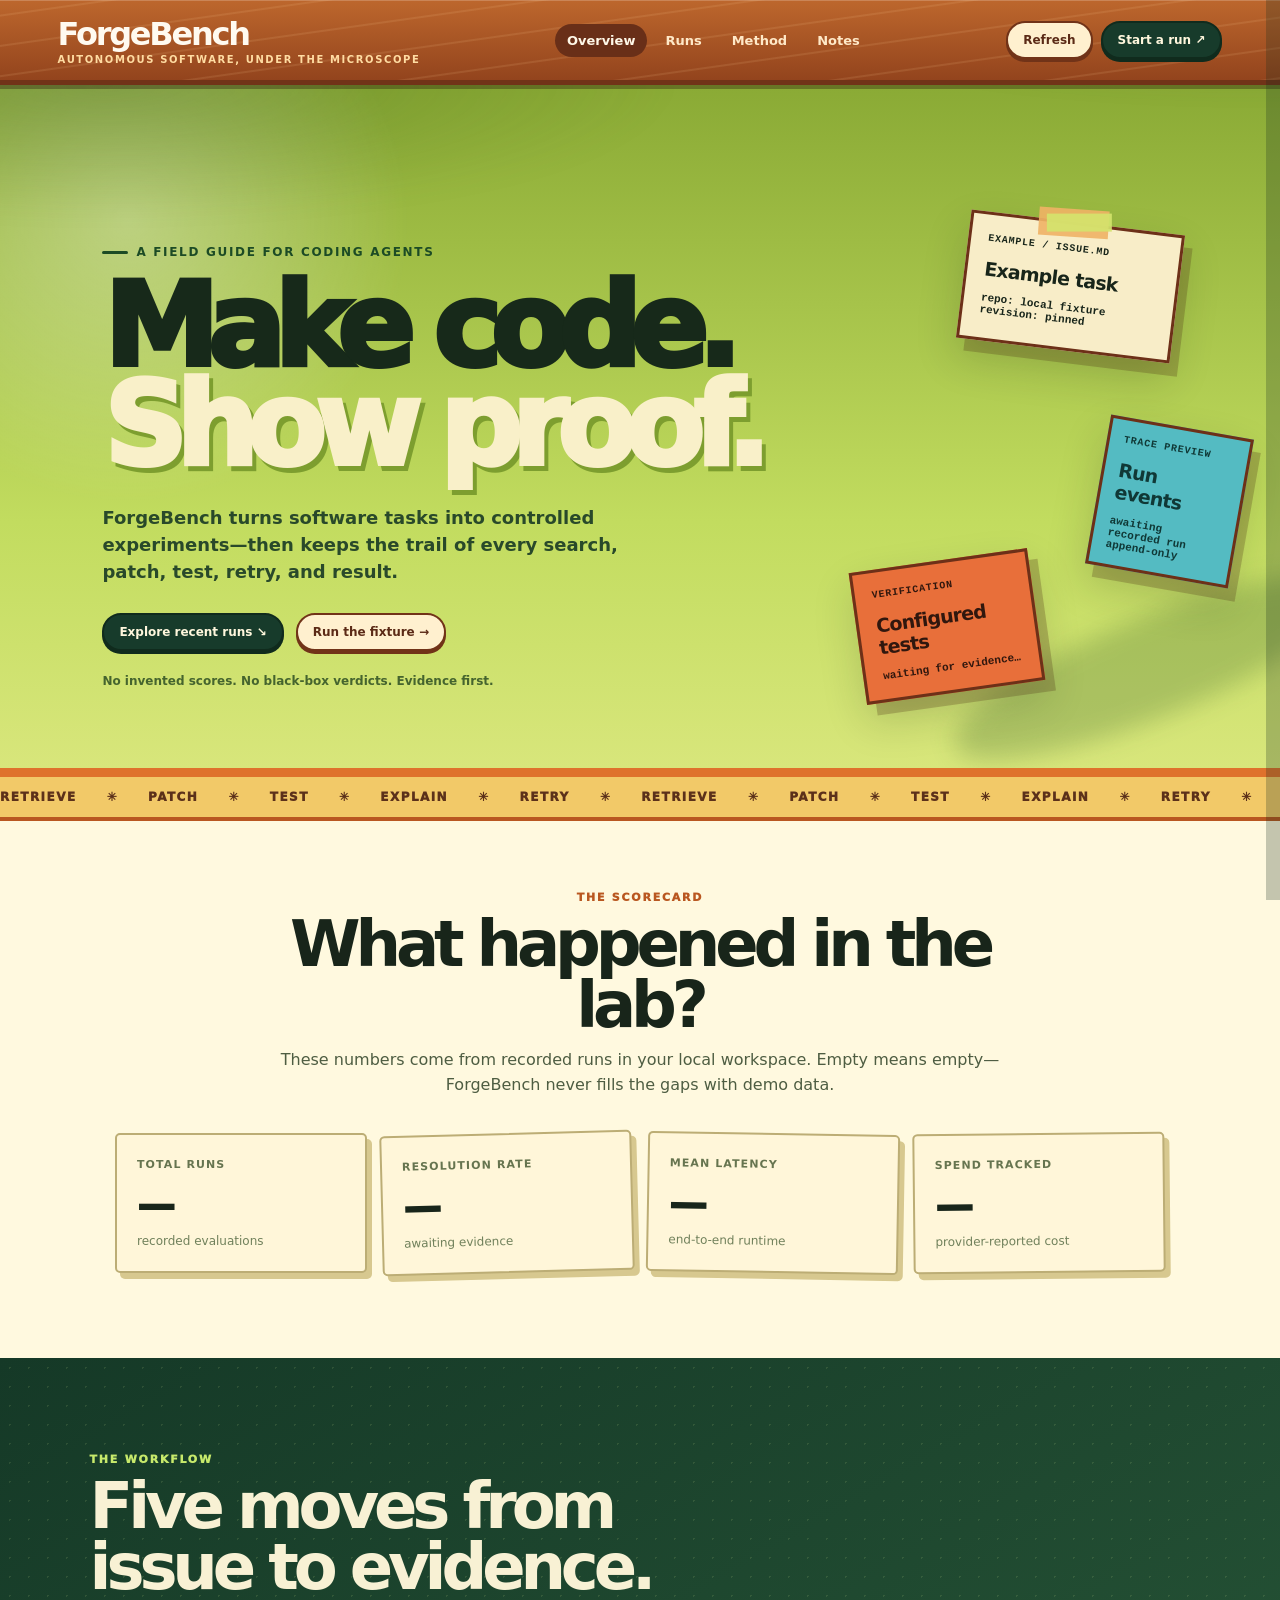
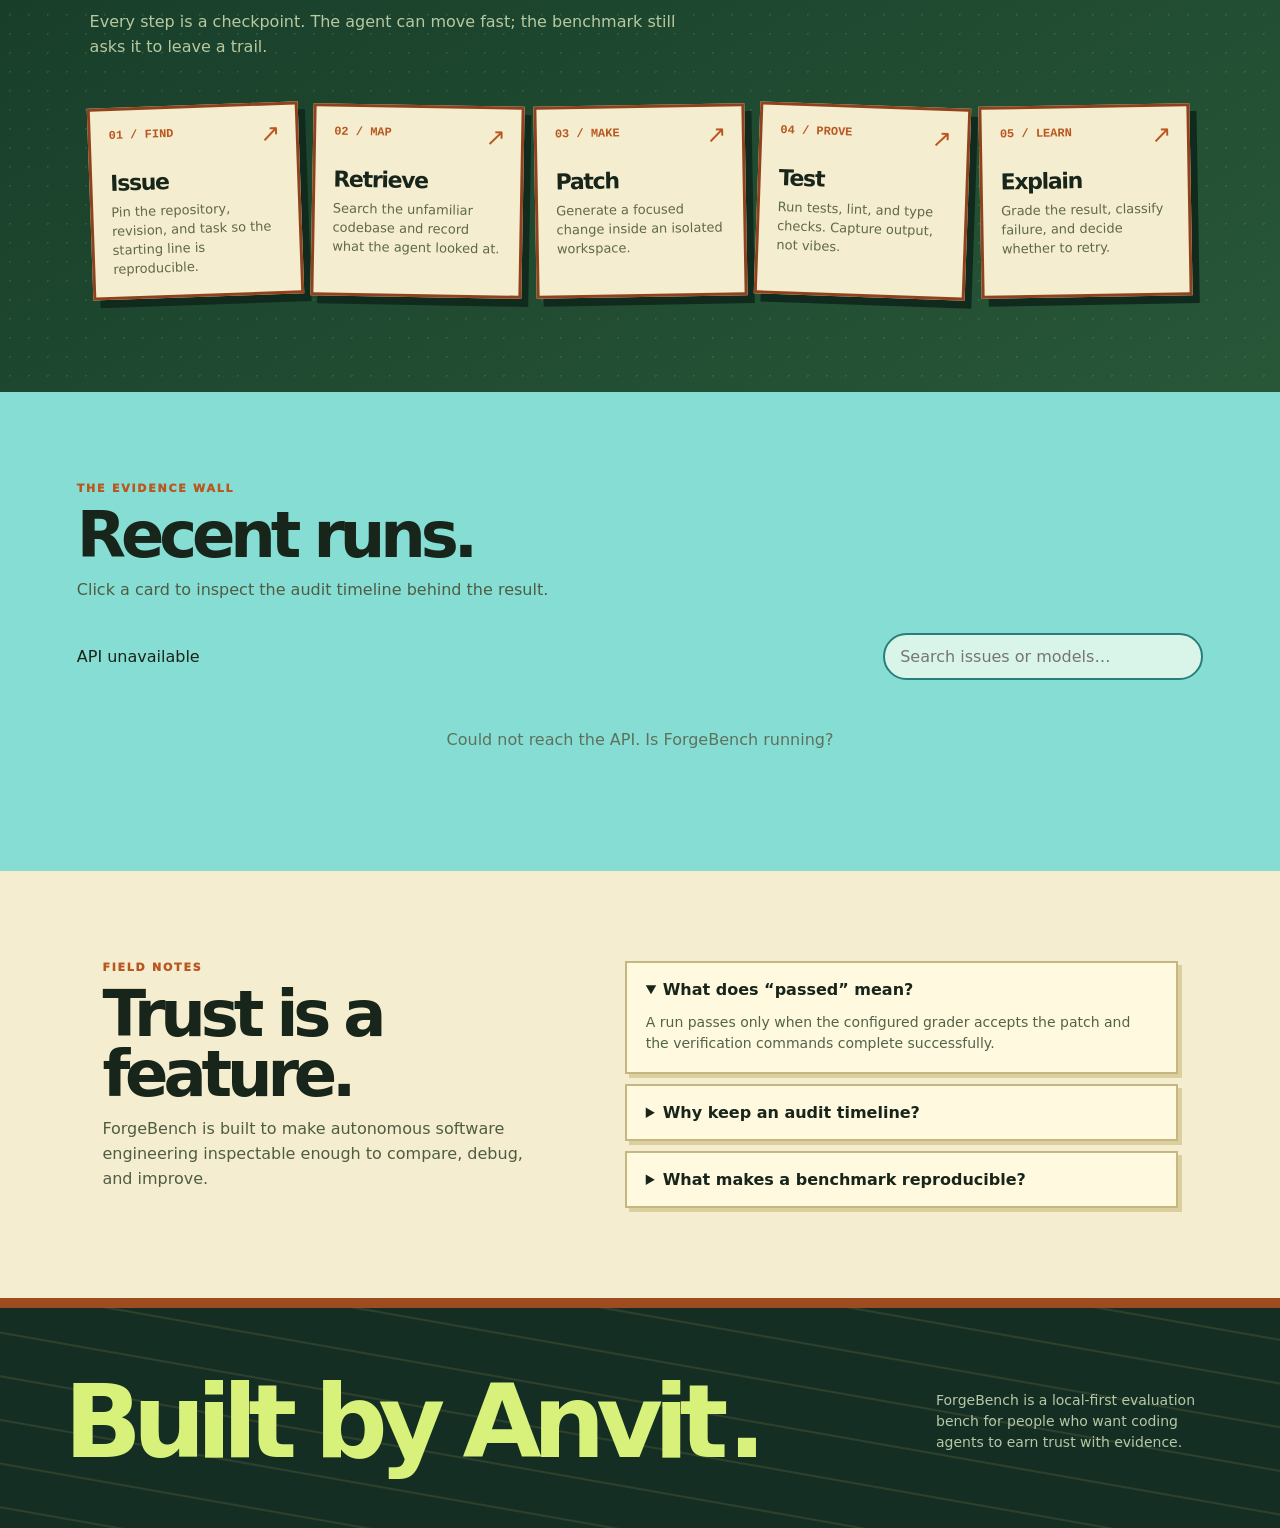
==== dashboard/index.html @ 29126e34 "Build ForgeBench coding agent and benchmark prototype" ====
<!doctype html>
<html lang="en">
<head>
  <meta charset="utf-8" />
  <meta name="viewport" content="width=device-width,initial-scale=1" />
  <meta name="theme-color" content="#1d462f" />
  <title>ForgeBench — autonomous software, under the microscope</title>
  <link rel="icon" href="/dashboard/assets/favicon.svg" />
  <style>
    :root{color-scheme:light;--forest:#173b2b;--forest-2:#245238;--moss:#729b34;--lime:#c7e96b;--leaf:#9ec64b;--paper:#f5edcf;--paper-2:#fff9df;--ink:#18251a;--rust:#b95720;--orange:#eb7a2f;--aqua:#8ce3db;--line:rgba(24,37,26,.22);--shadow:0 18px 42px rgba(22,38,22,.18);font-family:"Avenir Next","Trebuchet MS",ui-rounded,system-ui,sans-serif}*{box-sizing:border-box}html{scroll-behavior:smooth}body{margin:0;background:var(--forest);color:var(--ink);overflow-x:hidden}button,input{font:inherit}button{cursor:pointer}a{color:inherit}.page{max-width:1480px;margin:0 auto;background:var(--paper);box-shadow:0 0 80px rgba(0,0,0,.18);min-height:100vh}.topbar{position:sticky;top:0;z-index:10;display:flex;align-items:center;justify-content:space-between;gap:24px;padding:15px 4.5%;color:#fffaf0;background:linear-gradient(180deg,#bd672d,#93441d);border-bottom:5px solid #713318;box-shadow:0 4px 0 rgba(42,20,10,.35),inset 0 1px rgba(255,255,255,.2)}.topbar:before{content:"";position:absolute;inset:0;pointer-events:none;opacity:.12;background:repeating-linear-gradient(172deg,transparent 0 14px,#ffd097 15px 16px,transparent 17px 30px)}.wordmark,.nav,.top-actions{position:relative}.wordmark{text-decoration:none;font-size:clamp(22px,3vw,32px);font-weight:900;letter-spacing:-.07em}.wordmark span{display:block;font-size:10px;letter-spacing:.16em;text-transform:uppercase;font-weight:700;color:#ffdca2;margin-top:1px}.nav{display:flex;gap:6px}.nav button{border:0;background:transparent;color:#ffe9c8;padding:9px 12px;border-radius:999px;font-size:13px;font-weight:700}.nav button:hover,.nav button.active{background:#692f18;color:#fff8e8}.top-actions{display:flex;gap:8px;align-items:center}.btn{border:2px solid #713318;background:#fff0cf;color:#5b2a16;padding:10px 15px;border-radius:999px;font-size:12px;font-weight:900;box-shadow:0 3px 0 #713318;transition:transform .18s,box-shadow .18s}.btn:hover{transform:translateY(-2px);box-shadow:0 5px 0 #713318}.btn:active{transform:translateY(1px);box-shadow:0 1px 0 #713318}.btn.dark{background:#173b2b;color:#fff7dd;border-color:#102b1d;box-shadow:0 3px 0 #102b1d}.hero{position:relative;min-height:690px;overflow:hidden;padding:clamp(80px,12vw,170px) 8% 80px;background:radial-gradient(circle at 10% 20%,rgba(255,255,255,.32),transparent 22%),linear-gradient(180deg,#8aaa35,#c2dc5f 64%,#d8e67b);border-bottom:9px solid #df722c}.hero:before,.hero:after{content:"";position:absolute;pointer-events:none}.hero:before{inset:-45% -10% auto;height:75%;background:radial-gradient(ellipse at 15% 60%,rgba(56,91,20,.28),transparent 31%),radial-gradient(ellipse at 90% 38%,rgba(38,79,33,.32),transparent 28%);filter:blur(10px)}.hero:after{width:420px;height:100px;right:-80px;bottom:50px;border-radius:50%;background:rgba(40,83,37,.23);filter:blur(12px);transform:rotate(-22deg)}.hero-copy{position:relative;z-index:2;max-width:760px}.eyebrow{display:inline-flex;align-items:center;gap:8px;margin-bottom:19px;color:#1c4b25;font-size:12px;font-weight:900;letter-spacing:.14em;text-transform:uppercase}.eyebrow:before{content:"";width:26px;height:3px;background:#1c4b25;border-radius:9px}.hero h1{margin:0;max-width:830px;font-size:clamp(56px,9vw,132px);line-height:.86;letter-spacing:-.095em;font-weight:950;color:#17291a}.hero h1 em{font-style:normal;color:#f9f0c9;text-shadow:4px 5px 0 #7d9e2f}.hero p{max-width:540px;margin:28px 0 0;font-size:18px;line-height:1.5;font-weight:600;color:#29492a}.hero-actions{display:flex;gap:12px;flex-wrap:wrap;margin-top:28px}.hero-note{margin-top:23px;color:#45642e;font-size:12px;font-weight:700}.artifact{position:absolute;z-index:3;border:3px solid #6d3018;box-shadow:9px 12px 0 rgba(74,42,16,.25),var(--shadow);transition:transform .25s}.artifact.issue{right:8%;top:20%;width:215px;padding:18px 17px 22px;background:#f8edc8;transform:rotate(7deg);animation:drift 7s ease-in-out infinite}.artifact.issue:before{content:"";position:absolute;top:-16px;left:65px;width:70px;height:28px;background:#f0b365;transform:rotate(-3deg);opacity:.9}.artifact.test{right:19%;bottom:11%;width:180px;padding:17px;background:#e86f3a;color:#30170e;transform:rotate(-8deg);animation:drift 8s 1s ease-in-out infinite}.artifact.trace{right:3%;bottom:28%;width:145px;padding:14px;background:#54bbc2;color:#103836;transform:rotate(10deg);animation:drift 6.5s .5s ease-in-out infinite}.artifact .label{font:900 10px ui-monospace,SFMono-Regular,monospace;letter-spacing:.08em;text-transform:uppercase}.artifact strong{display:block;margin-top:14px;font-size:19px;letter-spacing:-.04em}.artifact code{display:block;margin-top:12px;font:700 11px ui-monospace,SFMono-Regular,monospace}.tape{position:absolute;width:65px;height:18px;top:-12px;left:35%;background:#d4e56d;transform:rotate(-7deg);opacity:.9}@keyframes drift{0%,100%{translate:0 0 rotate(0)}50%{translate:0 -13px rotate(2deg)}}.ticker{display:flex;gap:30px;overflow:hidden;white-space:nowrap;padding:13px 0;background:#f2c968;color:#5c311a;border-bottom:4px solid #b95720;font-size:12px;font-weight:950;letter-spacing:.12em;text-transform:uppercase}.ticker-track{display:flex;flex-shrink:0;gap:30px;min-width:max-content;animation:marquee 26s linear infinite}@keyframes marquee{to{transform:translateX(-50%)}}.overview{padding:70px 6% 85px;background:var(--paper-2)}.intro{text-align:center;max-width:740px;margin:0 auto 36px}.section-kicker{color:var(--rust);font-size:11px;font-weight:950;letter-spacing:.16em;text-transform:uppercase}.intro h2,.section-title h2{margin:10px 0 12px;font-size:clamp(34px,5vw,70px);line-height:.95;letter-spacing:-.08em}.intro p,.section-title p{margin:0;color:#4e5d42;font-size:16px;line-height:1.55}.stats{display:grid;grid-template-columns:repeat(4,1fr);gap:14px;max-width:1050px;margin:auto}.stat{position:relative;padding:23px 20px;background:#fff6d9;border:2px solid #bcad75;border-radius:5px;box-shadow:5px 6px 0 #d7c88f;transform:rotate(var(--tilt));transition:transform .2s}.stat:nth-child(2){--tilt:-1.5deg}.stat:nth-child(3){--tilt:1deg}.stat:nth-child(4){--tilt:-.6deg}.stat:hover{transform:translateY(-7px) rotate(0)}.stat .label{color:#66744f;font-size:11px;font-weight:900;text-transform:uppercase;letter-spacing:.1em}.stat .value{margin-top:12px;font-size:38px;font-weight:950;letter-spacing:-.08em}.stat .foot{margin-top:7px;color:#70805b;font-size:12px}.workshop{position:relative;padding:95px 7%;background:linear-gradient(150deg,#153927,#285738);color:#f8f1d4;overflow:hidden}.workshop:before{content:"";position:absolute;inset:0;opacity:.12;background-image:radial-gradient(#d9ee93 1px,transparent 1px);background-size:19px 19px}.workshop .section-title{position:relative;max-width:620px}.workshop .section-kicker{color:#c7e96b}.workshop .section-title p{color:#b7c9a0}.pipeline{position:relative;display:grid;grid-template-columns:repeat(5,1fr);gap:12px;margin-top:45px}.step{position:relative;min-height:180px;padding:18px;background:#f5edcf;color:var(--ink);border:3px solid #8e431e;box-shadow:7px 8px 0 #102a1e;transform:rotate(var(--tilt));transition:transform .25s}.step:nth-child(1){--tilt:-2deg}.step:nth-child(2){--tilt:1deg}.step:nth-child(3){--tilt:-1deg}.step:nth-child(4){--tilt:2deg}.step:nth-child(5){--tilt:-1deg}.step:hover{transform:translateY(-12px) rotate(0)}.step-number{font:900 12px ui-monospace,monospace;color:#b95720}.step h3{margin:28px 0 8px;font-size:22px;letter-spacing:-.06em}.step p{margin:0;color:#5f684b;font-size:13px;line-height:1.45}.step:after{content:"↗";position:absolute;right:15px;top:14px;color:#b95720;font-size:24px}.runs-section{padding:90px 6%;background:#86ddd4}.section-title{max-width:720px}.runs-section .section-title{margin-bottom:30px}.run-toolbar{display:flex;justify-content:space-between;align-items:center;gap:16px;margin-bottom:18px}.search{width:min(320px,100%);padding:12px 15px;border:2px solid #287f79;border-radius:999px;background:#d9f5e9;color:#18372e;outline:none}.search:focus{border-color:#153927;box-shadow:0 0 0 4px rgba(21,57,39,.13)}.run-list{display:grid;gap:12px}.run-card{display:grid;grid-template-columns:1fr auto;gap:20px;align-items:center;padding:20px 22px;background:#edfcdf;border:2px solid #2b7564;border-radius:6px;box-shadow:5px 5px 0 #55afa4;transition:transform .2s,background .2s;cursor:pointer}.run-card:hover{transform:translateX(7px);background:#fffbe4}.run-main{min-width:0}.run-title{font-size:19px;font-weight:900;letter-spacing:-.05em;white-space:nowrap;overflow:hidden;text-overflow:ellipsis}.run-meta{margin-top:8px;color:#537166;font-size:12px}.run-right{display:flex;align-items:center;gap:18px}.status{display:inline-flex;align-items:center;gap:7px;padding:7px 10px;border-radius:999px;font-size:11px;font-weight:900;text-transform:uppercase;letter-spacing:.07em}.status:before{content:"";width:8px;height:8px;border-radius:50%;background:currentColor}.status.passed{color:#13754b;background:#cef3d7}.status.failed{color:#a93834;background:#ffd8c8}.status.running,.status.queued{color:#9a6514;background:#ffe8a9}.run-metric{text-align:right;color:#537166;font-size:11px}.run-metric strong{display:block;color:#18372e;font-size:17px}.empty{padding:32px;text-align:center;color:#5d725d}.faq-section{padding:90px 8%;background:#f5edcf}.faq-grid{display:grid;grid-template-columns:.9fr 1.1fr;gap:70px;align-items:start}.faq-list{display:grid;gap:10px}.faq-list details{padding:17px 19px;background:#fff9df;border:2px solid #c4b77f;box-shadow:4px 4px 0 #dbcfa0}.faq-list summary{cursor:pointer;font-size:16px;font-weight:900}.faq-list p{margin:13px 0 0;color:#526348;line-height:1.55;font-size:14px}.footer{position:relative;overflow:hidden;padding:70px 5% 26px;background:#152e24;color:#f9edc8;border-top:10px solid #9e4b20}.footer:before{content:"";position:absolute;inset:0;opacity:.12;background:repeating-linear-gradient(10deg,transparent 0 19px,#eac66a 20px 21px,transparent 22px 43px)}.footer-inner{position:relative;display:flex;justify-content:space-between;align-items:end;gap:30px}.footer h2{margin:0;font-size:clamp(66px,12vw,170px);line-height:.75;letter-spacing:-.11em;color:#d7f17a}.footer p{max-width:250px;margin:0;color:#b6c8a6;line-height:1.5;font-size:13px}.footer small{position:relative;display:block;margin-top:60px;color:#9bb292;font-size:11px}.drawer-backdrop,.dialog-backdrop{display:none;position:fixed;inset:0;z-index:20;background:rgba(4,19,11,.7)}.drawer-backdrop.open,.dialog-backdrop.open{display:block}.drawer{position:fixed;z-index:21;top:0;right:-520px;width:min(520px,100vw);height:100vh;overflow:auto;padding:30px;background:#fff8dd;border-left:8px solid #a74d21;box-shadow:-14px 0 0 rgba(20,47,29,.25);transition:right .28s ease}.drawer.open{right:0}.drawer-close{float:right;border:0;background:transparent;color:#6e3b20;font-size:30px;line-height:1}.drawer h2{margin:38px 0 8px;font-size:31px;letter-spacing:-.07em}.drawer-meta{color:#53634a;font-size:12px;line-height:1.75}.drawer-block{margin-top:27px}.drawer-block h3{margin-bottom:12px;color:#a04d22;font-size:11px;letter-spacing:.12em;text-transform:uppercase}.event{border-left:3px solid #66aaa2;padding:3px 0 15px 13px;margin-left:5px;font-size:13px}.event strong{display:block}.event small{display:block;margin-top:4px;color:#67785d}.dialog-backdrop{display:none;place-items:center}.dialog-backdrop.open{display:grid}.dialog{width:min(560px,calc(100vw - 30px));padding:30px;background:#fff8dd;border:4px solid #a74d21;box-shadow:10px 12px 0 #122c1d}.dialog h3{margin:0 0 8px;font-size:30px;letter-spacing:-.07em}.dialog p{color:#53634a;line-height:1.5}.dialog pre{padding:15px;overflow:auto;background:#173b2b;color:#daf28b;border-radius:4px;font:12px ui-monospace,monospace;line-height:1.5}.dialog-actions{display:flex;justify-content:flex-end;gap:9px;margin-top:16px}.toast{position:fixed;z-index:30;right:22px;bottom:22px;padding:13px 17px;background:#173b2b;color:#e9f49c;border:2px solid #c7e96b;border-radius:999px;font-size:12px;font-weight:800;transform:translateY(18px);opacity:0;pointer-events:none;transition:.22s}.toast.show{opacity:1;transform:translateY(0)}.reveal{opacity:0;transform:translateY(24px);transition:opacity .7s ease,transform .7s ease}.reveal.visible{opacity:1;transform:none}.section-anchor{scroll-margin-top:85px}@media(max-width:980px){.nav{display:none}.hero{min-height:720px;padding-top:100px}.artifact.issue{right:6%;top:auto;bottom:15%;transform:scale(.9) rotate(7deg)}.artifact.test{right:42%;bottom:5%;transform:scale(.8) rotate(-8deg)}.artifact.trace{right:3%;bottom:32%;transform:scale(.8) rotate(10deg)}.pipeline{grid-template-columns:repeat(5,minmax(140px,1fr));overflow:auto;padding:10px 4px 17px}.stats{grid-template-columns:repeat(2,1fr)}.faq-grid{grid-template-columns:1fr;gap:30px}}@media(max-width:620px){.topbar{padding:13px 18px}.top-actions .btn:first-child{display:none}.hero{min-height:760px;padding:78px 24px 50px}.hero h1{font-size:67px}.hero p{font-size:16px}.artifact.issue{left:20px;right:auto;bottom:19%;transform:scale(.8) rotate(7deg)}.artifact.test{right:42px;bottom:7%;transform:scale(.68) rotate(-8deg)}.artifact.trace{right:12px;bottom:32%;transform:scale(.65) rotate(10deg)}.overview,.workshop,.runs-section,.faq-section{padding-left:20px;padding-right:20px}.stats{grid-template-columns:1fr 1fr;gap:9px}.stat{padding:16px 13px}.stat .value{font-size:28px}.run-toolbar{display:block}.search{margin-top:13px;width:100%}.run-card{grid-template-columns:1fr;gap:13px}.run-right{justify-content:space-between}.footer-inner{display:block}.footer p{margin-top:26px}.footer h2{font-size:90px}}
  </style>
  <style>
    .footer{padding:70px 5% 62px}
    .footer-inner{display:grid;grid-template-columns:minmax(0,1fr) 280px;align-items:center;gap:60px}
    .footer h2{max-width:700px;font-size:clamp(54px,8vw,112px);line-height:.86;letter-spacing:-.09em}
    .footer-period{display:inline-block;margin-left:.08em}
    .footer p{max-width:280px;font-size:14px}
    .footer small{display:none}
    @media(max-width:620px){.footer-inner{display:block}.footer h2{font-size:76px;line-height:.84}.footer p{margin-top:28px}}
  </style>
</head>
<body>
<div class="page">
  <header class="topbar">
    <a class="wordmark" href="#overview">ForgeBench<span>Autonomous software, under the microscope</span></a>
    <nav class="nav" aria-label="Primary navigation">
      <button class="active" onclick="goTo('overview')">Overview</button><button onclick="goTo('runs')">Runs</button><button onclick="goTo('method')">Method</button><button onclick="goTo('how-it-works')">Notes</button>
    </nav>
    <div class="top-actions"><button class="btn" onclick="load()">Refresh</button><button class="btn dark" onclick="openDialog()">Start a run ↗</button></div>
  </header>
  <main id="overview">
    <section class="hero"><div class="hero-copy reveal"><div class="eyebrow">A field guide for coding agents</div><h1>Make code.<br><em>Show proof.</em></h1><p>ForgeBench turns software tasks into controlled experiments—then keeps the trail of every search, patch, test, retry, and result.</p><div class="hero-actions"><button class="btn dark" onclick="goTo('runs')">Explore recent runs ↘</button><button class="btn" onclick="openDialog()">Run the fixture →</button></div><div class="hero-note">No invented scores. No black-box verdicts. Evidence first.</div></div><div class="artifact issue"><i class="tape"></i><div class="label">example / issue.md</div><strong>Example task</strong><code>repo: local fixture<br>revision: pinned</code></div><div class="artifact test"><div class="label">verification</div><strong>Configured tests</strong><code>waiting for evidence…</code></div><div class="artifact trace"><div class="label">trace preview</div><strong>Run events</strong><code>awaiting recorded run<br>append-only</code></div></section>
    <div class="ticker"><div class="ticker-track"><span>retrieve</span><span>✳</span><span>patch</span><span>✳</span><span>test</span><span>✳</span><span>explain</span><span>✳</span><span>retry</span><span>✳</span><span>retrieve</span><span>✳</span><span>patch</span><span>✳</span><span>test</span><span>✳</span><span>explain</span><span>✳</span><span>retry</span><span>✳</span></div></div>
    <section class="overview section-anchor reveal" id="method"><div class="intro"><div class="section-kicker">The scorecard</div><h2>What happened in the lab?</h2><p>These numbers come from recorded runs in your local workspace. Empty means empty—ForgeBench never fills the gaps with demo data.</p></div><div class="stats"><div class="stat"><div class="label">Total runs</div><div class="value" id="run-total">—</div><div class="foot">recorded evaluations</div></div><div class="stat"><div class="label">Resolution rate</div><div class="value" id="pass-rate">—</div><div class="foot" id="pass-foot">awaiting evidence</div></div><div class="stat"><div class="label">Mean latency</div><div class="value" id="latency">—</div><div class="foot">end-to-end runtime</div></div><div class="stat"><div class="label">Spend tracked</div><div class="value" id="cost">—</div><div class="foot">provider-reported cost</div></div></div></section>
    <section class="workshop section-anchor reveal" id="pipeline"><div class="section-title"><div class="section-kicker">The workflow</div><h2>Five moves from issue to evidence.</h2><p>Every step is a checkpoint. The agent can move fast; the benchmark still asks it to leave a trail.</p></div><div class="pipeline"><article class="step"><div class="step-number">01 / FIND</div><h3>Issue</h3><p>Pin the repository, revision, and task so the starting line is reproducible.</p></article><article class="step"><div class="step-number">02 / MAP</div><h3>Retrieve</h3><p>Search the unfamiliar codebase and record what the agent looked at.</p></article><article class="step"><div class="step-number">03 / MAKE</div><h3>Patch</h3><p>Generate a focused change inside an isolated workspace.</p></article><article class="step"><div class="step-number">04 / PROVE</div><h3>Test</h3><p>Run tests, lint, and type checks. Capture output, not vibes.</p></article><article class="step"><div class="step-number">05 / LEARN</div><h3>Explain</h3><p>Grade the result, classify failure, and decide whether to retry.</p></article></div></section>
    <section class="runs-section section-anchor reveal" id="runs"><div class="section-title"><div class="section-kicker">The evidence wall</div><h2>Recent runs.</h2><p>Click a card to inspect the audit timeline behind the result.</p></div><div class="run-toolbar"><div class="hint" id="run-count-label">Loading recorded runs…</div><input class="search" id="search" placeholder="Search issues or models…" oninput="render()" /></div><div class="run-list" id="run-list"></div></section>
    <section class="faq-section section-anchor reveal" id="how-it-works"><div class="faq-grid"><div class="section-title"><div class="section-kicker">Field notes</div><h2>Trust is a feature.</h2><p>ForgeBench is built to make autonomous software engineering inspectable enough to compare, debug, and improve.</p></div><div class="faq-list"><details open><summary>What does “passed” mean?</summary><p>A run passes only when the configured grader accepts the patch and the verification commands complete successfully.</p></details><details><summary>Why keep an audit timeline?</summary><p>It ties retrieval, tool calls, retries, tests, and failure categories to the final result instead of hiding the journey.</p></details><details><summary>What makes a benchmark reproducible?</summary><p>Each task pins a repository revision, issue statement, agent configuration, and output artifact. No invented metrics.</p></details></div></div></section>
  </main>
  <footer class="footer"><div class="footer-inner"><h2>Built by Anvit<span class="footer-period">.</span></h2><p>ForgeBench is a local-first evaluation bench for people who want coding agents to earn trust with evidence.</p></div></footer>
</div>
<div class="drawer-backdrop" id="backdrop" onclick="closeDrawer()"></div><aside class="drawer" id="drawer" aria-label="Run details"><button class="drawer-close" onclick="closeDrawer()">×</button><div id="drawer-content"></div></aside>
<div class="dialog-backdrop" id="dialog-backdrop" onclick="closeDialog(event)"><div class="dialog" onclick="event.stopPropagation()"><button class="drawer-close" onclick="closeDialog()">×</button><h3>Start a new evaluation</h3><p>Run the local fixture from the same terminal where your provider key is configured.</p><pre id="run-command">python -m forgebench run-experiment \
  --manifest experiments/retry-ablation-v1.toml \
  --dataset benchmarks/tasks.jsonl \
  --output results/fixture-retry-ablation.json</pre><div class="dialog-actions"><button class="btn" onclick="copyRunCommand()">Copy command</button><button class="btn dark" onclick="closeDialog()">Done</button></div></div></div><div class="toast" id="toast"></div>
<script>
let runs=[];const esc=v=>String(v??'').replace(/[&<>"']/g,c=>({'&':'&amp;','<':'&lt;','>':'&gt;','"':'&quot;',"'":'&#039;'}[c]));
function goTo(id){document.getElementById(id)?.scrollIntoView({behavior:'smooth',block:'start'})}
async function load(){try{const response=await fetch('/runs');if(!response.ok)throw Error('api');runs=await response.json();render()}catch(e){runs=[];document.querySelector('#run-list').innerHTML='<div class="empty">Could not reach the API. Is ForgeBench running?</div>';document.querySelector('#run-count-label').textContent='API unavailable'}}
function render(){const q=(document.querySelector('#search').value||'').toLowerCase();const filtered=runs.filter(r=>`${r.issue?.title||''} ${r.config?.model||''} ${r.failure_category||''}`.toLowerCase().includes(q));const passed=runs.filter(r=>r.status==='passed').length;document.querySelector('#run-total').textContent=runs.length;document.querySelector('#pass-rate').textContent=runs.length?`${Math.round(100*passed/runs.length)}%`:'—';document.querySelector('#pass-foot').textContent=runs.length?`${passed} accepted · ${runs.length-passed} need review`:'awaiting evidence';const latency=runs.filter(r=>r.latency_ms!=null).map(r=>r.latency_ms);document.querySelector('#latency').textContent=latency.length?`${Math.round(latency.reduce((a,b)=>a+b,0)/latency.length)} ms`:'—';document.querySelector('#cost').textContent=`$${runs.reduce((a,r)=>a+(r.cost_usd||0),0).toFixed(4)}`;document.querySelector('#run-count-label').textContent=`${filtered.length} of ${runs.length} recorded runs`;document.querySelector('#run-list').innerHTML=filtered.map(r=>`<article class="run-card" tabindex="0" onclick="openRun('${esc(r.id)}')" onkeydown="if(event.key==='Enter')openRun('${esc(r.id)}')"><div class="run-main"><div class="run-title">${esc(r.issue?.title||'Untitled issue')}</div><div class="run-meta">${esc(r.issue?.repository||'local repository')} · <code>${esc(r.config?.model||'unknown model')}</code> · ${r.attempts||0} attempt${r.attempts===1?'':'s'}</div></div><div class="run-right"><span class="status ${esc(r.status)}">${esc(r.status)}</span><div class="run-metric"><strong>${r.latency_ms??'—'} ms</strong>latency</div></div></article>`).join('')||'<div class="empty">No matching runs. Run an experiment to grow the evidence wall.</div>'}
async function openRun(id){const r=runs.find(x=>x.id===id);if(!r)return;let events=[];try{events=await fetch(`/runs/${encodeURIComponent(id)}/events`).then(x=>x.json())}catch(_){}document.querySelector('#drawer-content').innerHTML=`<div class="status ${esc(r.status)}">${esc(r.status)}</div><h2>${esc(r.issue?.title||'Untitled issue')}</h2><div class="drawer-meta">${esc(r.issue?.repository||'local repository')} · ${esc(r.config?.model||'unknown model')}<br>Run ID: <code>${esc(r.id)}</code></div><div class="drawer-block"><h3>Evaluation</h3><div class="drawer-meta">Attempts: ${r.attempts||0} · Latency: ${r.latency_ms??'—'} ms · Tokens: ${(r.input_tokens||0)+(r.output_tokens||0)} · Cost: $${(r.cost_usd||0).toFixed(4)}<br>Failure category: ${esc(r.failure_category||'none')}</div></div><div class="drawer-block"><h3>Audit timeline</h3>${events.map(e=>`<div class="event"><strong>${esc(e.name)}</strong><small>${new Date(e.timestamp).toLocaleString()}</small></div>`).join('')||'<div class="empty">No events recorded.</div>'}</div>`;document.querySelector('#drawer').classList.add('open');document.querySelector('#backdrop').classList.add('open')}
function closeDrawer(){document.querySelector('#drawer').classList.remove('open');document.querySelector('#backdrop').classList.remove('open')}
let toastTimer;function showToast(message){const t=document.querySelector('#toast');t.textContent=message;t.classList.add('show');clearTimeout(toastTimer);toastTimer=setTimeout(()=>t.classList.remove('show'),2600)}function openDialog(){document.querySelector('#dialog-backdrop').classList.add('open')}function closeDialog(e){if(!e||e.target.id==='dialog-backdrop')document.querySelector('#dialog-backdrop').classList.remove('open')}async function copyRunCommand(){try{await navigator.clipboard.writeText(document.querySelector('#run-command').textContent);showToast('Command copied')}catch(_){showToast('Select and copy the command manually')}}
const observer=new IntersectionObserver(entries=>entries.forEach(entry=>{if(entry.isIntersecting){entry.target.classList.add('visible');observer.unobserve(entry.target)}}),{threshold:.12});document.querySelectorAll('.reveal').forEach(el=>observer.observe(el));load();
</script>
<script>
  const forgeRender=render;render=function(){forgeRender();const costs=runs.filter(r=>r.cost_usd!=null).map(r=>r.cost_usd);document.querySelector('#cost').textContent=costs.length?`$${costs.reduce((a,b)=>a+b,0).toFixed(4)}`:'—'};
  const forgeOpenRun=openRun;openRun=async function(id){await forgeOpenRun(id);const r=runs.find(x=>x.id===id);if(r&&r.cost_usd==null){document.querySelector('#drawer-content').innerHTML=document.querySelector('#drawer-content').innerHTML.replace('Cost: $0.0000','Cost: not reported')}};load();
</script>
</body>
</html>
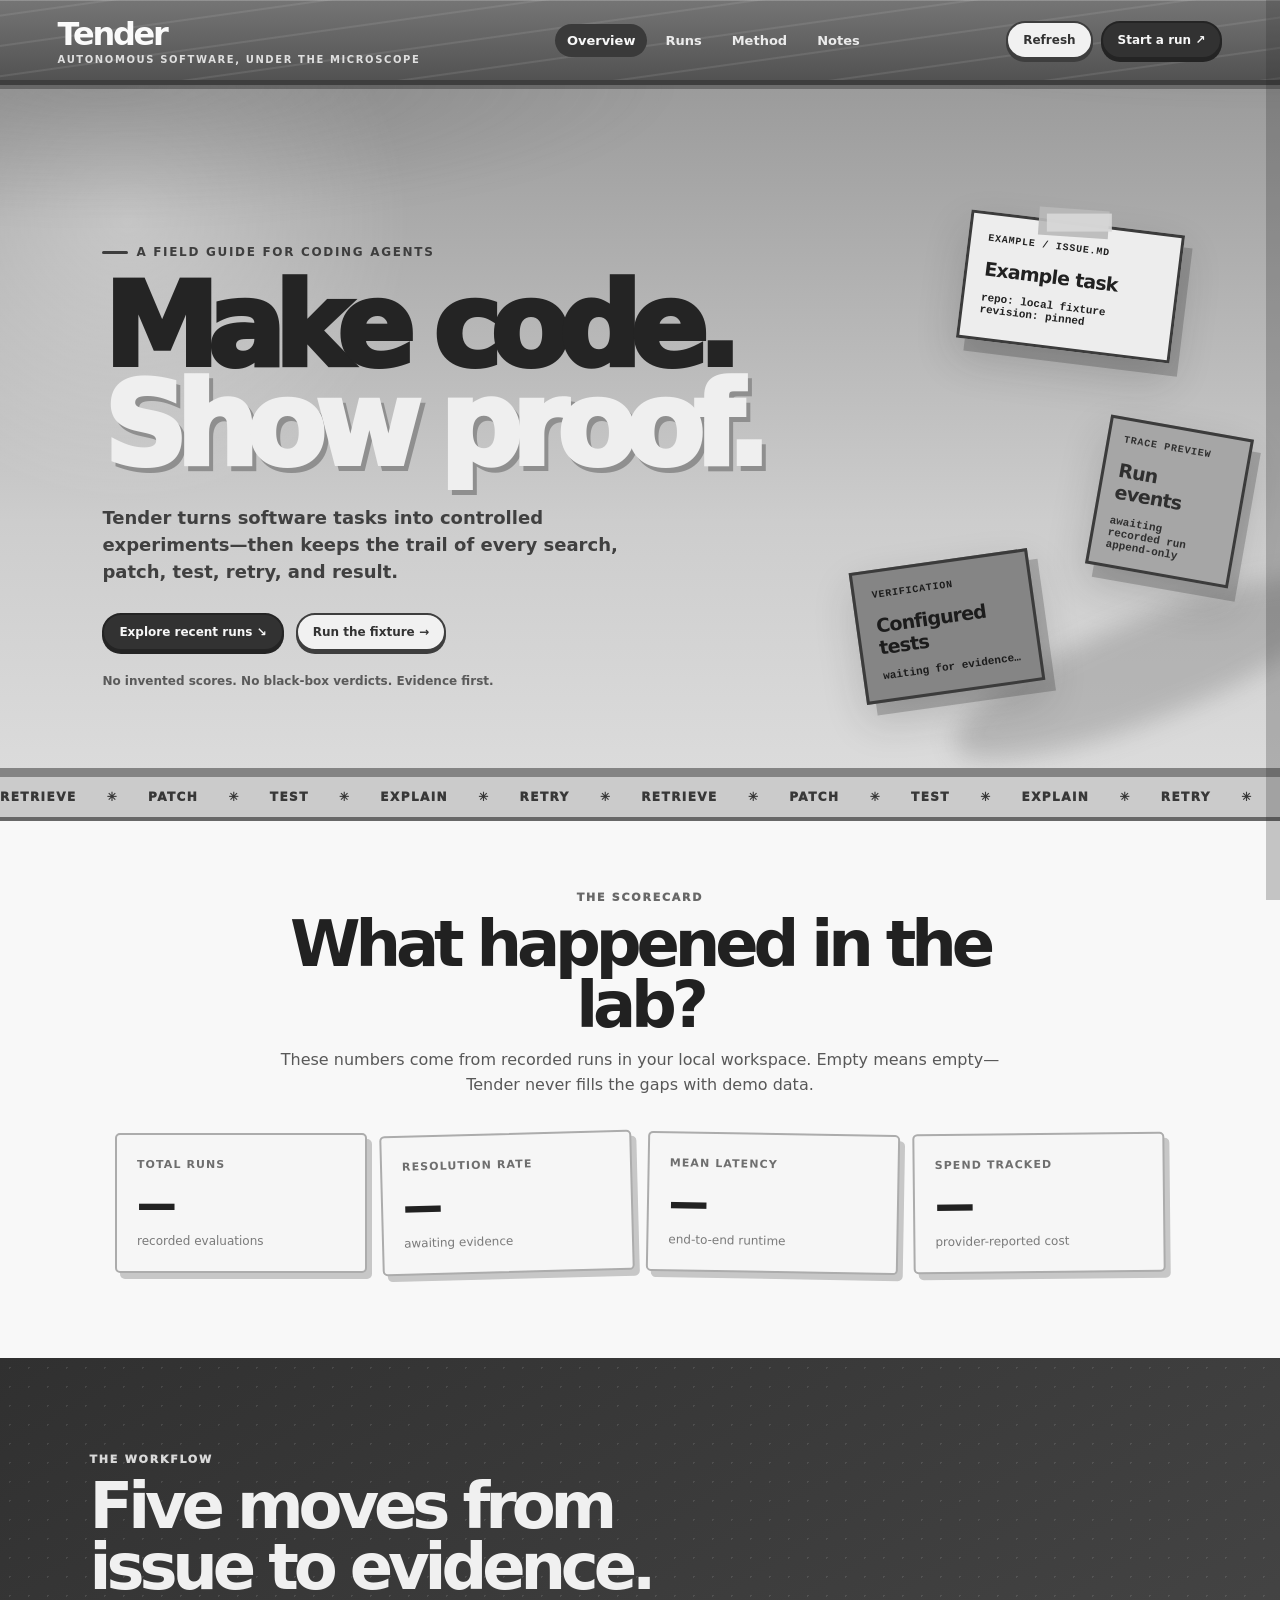
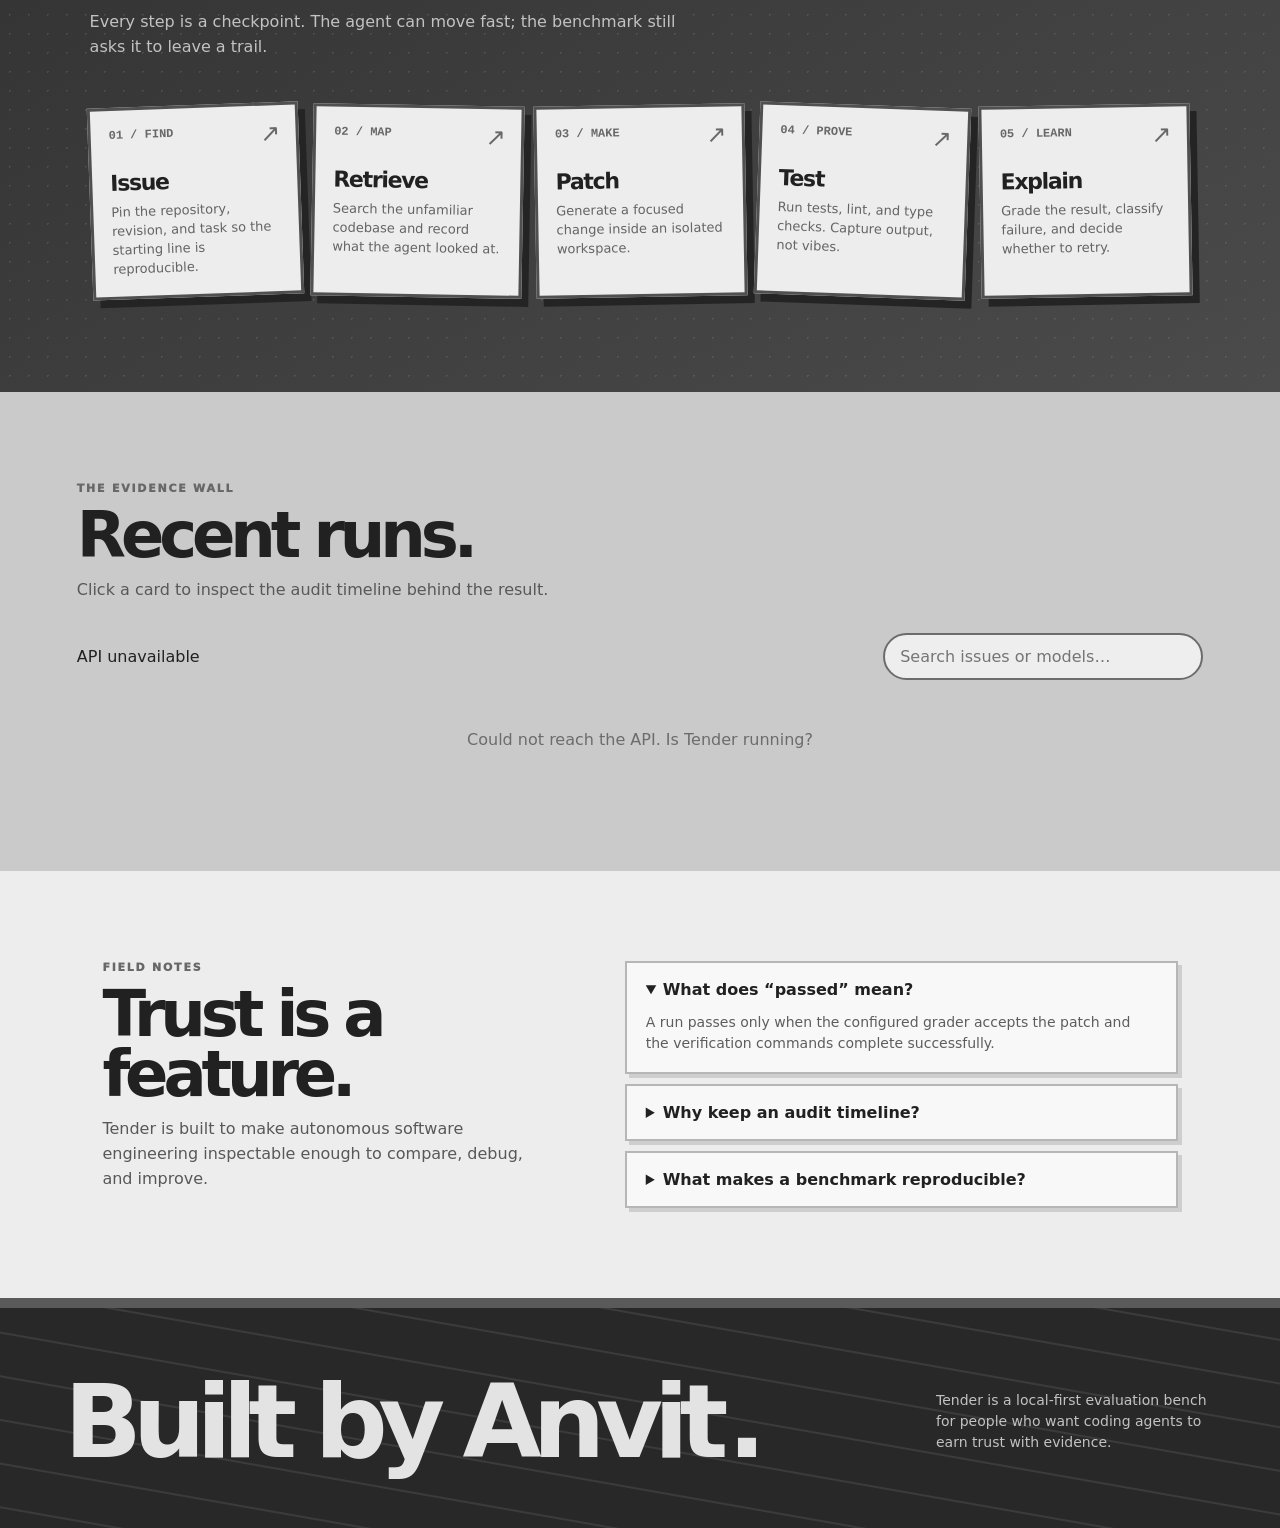
==== commit 226fe137: "Rebrand project as Tender" ====
--- a/dashboard/index.html
+++ b/dashboard/index.html
@@ -3,11 +3,11 @@
 <head>
   <meta charset="utf-8" />
   <meta name="viewport" content="width=device-width,initial-scale=1" />
-  <meta name="theme-color" content="#1d462f" />
-  <title>ForgeBench — autonomous software, under the microscope</title>
+  <meta name="theme-color" content="#3c3c3c" />
+  <title>Tender — autonomous software, under the microscope</title>
   <link rel="icon" href="/dashboard/assets/favicon.svg" />
   <style>
-    :root{color-scheme:light;--forest:#173b2b;--forest-2:#245238;--moss:#729b34;--lime:#c7e96b;--leaf:#9ec64b;--paper:#f5edcf;--paper-2:#fff9df;--ink:#18251a;--rust:#b95720;--orange:#eb7a2f;--aqua:#8ce3db;--line:rgba(24,37,26,.22);--shadow:0 18px 42px rgba(22,38,22,.18);font-family:"Avenir Next","Trebuchet MS",ui-rounded,system-ui,sans-serif}*{box-sizing:border-box}html{scroll-behavior:smooth}body{margin:0;background:var(--forest);color:var(--ink);overflow-x:hidden}button,input{font:inherit}button{cursor:pointer}a{color:inherit}.page{max-width:1480px;margin:0 auto;background:var(--paper);box-shadow:0 0 80px rgba(0,0,0,.18);min-height:100vh}.topbar{position:sticky;top:0;z-index:10;display:flex;align-items:center;justify-content:space-between;gap:24px;padding:15px 4.5%;color:#fffaf0;background:linear-gradient(180deg,#bd672d,#93441d);border-bottom:5px solid #713318;box-shadow:0 4px 0 rgba(42,20,10,.35),inset 0 1px rgba(255,255,255,.2)}.topbar:before{content:"";position:absolute;inset:0;pointer-events:none;opacity:.12;background:repeating-linear-gradient(172deg,transparent 0 14px,#ffd097 15px 16px,transparent 17px 30px)}.wordmark,.nav,.top-actions{position:relative}.wordmark{text-decoration:none;font-size:clamp(22px,3vw,32px);font-weight:900;letter-spacing:-.07em}.wordmark span{display:block;font-size:10px;letter-spacing:.16em;text-transform:uppercase;font-weight:700;color:#ffdca2;margin-top:1px}.nav{display:flex;gap:6px}.nav button{border:0;background:transparent;color:#ffe9c8;padding:9px 12px;border-radius:999px;font-size:13px;font-weight:700}.nav button:hover,.nav button.active{background:#692f18;color:#fff8e8}.top-actions{display:flex;gap:8px;align-items:center}.btn{border:2px solid #713318;background:#fff0cf;color:#5b2a16;padding:10px 15px;border-radius:999px;font-size:12px;font-weight:900;box-shadow:0 3px 0 #713318;transition:transform .18s,box-shadow .18s}.btn:hover{transform:translateY(-2px);box-shadow:0 5px 0 #713318}.btn:active{transform:translateY(1px);box-shadow:0 1px 0 #713318}.btn.dark{background:#173b2b;color:#fff7dd;border-color:#102b1d;box-shadow:0 3px 0 #102b1d}.hero{position:relative;min-height:690px;overflow:hidden;padding:clamp(80px,12vw,170px) 8% 80px;background:radial-gradient(circle at 10% 20%,rgba(255,255,255,.32),transparent 22%),linear-gradient(180deg,#8aaa35,#c2dc5f 64%,#d8e67b);border-bottom:9px solid #df722c}.hero:before,.hero:after{content:"";position:absolute;pointer-events:none}.hero:before{inset:-45% -10% auto;height:75%;background:radial-gradient(ellipse at 15% 60%,rgba(56,91,20,.28),transparent 31%),radial-gradient(ellipse at 90% 38%,rgba(38,79,33,.32),transparent 28%);filter:blur(10px)}.hero:after{width:420px;height:100px;right:-80px;bottom:50px;border-radius:50%;background:rgba(40,83,37,.23);filter:blur(12px);transform:rotate(-22deg)}.hero-copy{position:relative;z-index:2;max-width:760px}.eyebrow{display:inline-flex;align-items:center;gap:8px;margin-bottom:19px;color:#1c4b25;font-size:12px;font-weight:900;letter-spacing:.14em;text-transform:uppercase}.eyebrow:before{content:"";width:26px;height:3px;background:#1c4b25;border-radius:9px}.hero h1{margin:0;max-width:830px;font-size:clamp(56px,9vw,132px);line-height:.86;letter-spacing:-.095em;font-weight:950;color:#17291a}.hero h1 em{font-style:normal;color:#f9f0c9;text-shadow:4px 5px 0 #7d9e2f}.hero p{max-width:540px;margin:28px 0 0;font-size:18px;line-height:1.5;font-weight:600;color:#29492a}.hero-actions{display:flex;gap:12px;flex-wrap:wrap;margin-top:28px}.hero-note{margin-top:23px;color:#45642e;font-size:12px;font-weight:700}.artifact{position:absolute;z-index:3;border:3px solid #6d3018;box-shadow:9px 12px 0 rgba(74,42,16,.25),var(--shadow);transition:transform .25s}.artifact.issue{right:8%;top:20%;width:215px;padding:18px 17px 22px;background:#f8edc8;transform:rotate(7deg);animation:drift 7s ease-in-out infinite}.artifact.issue:before{content:"";position:absolute;top:-16px;left:65px;width:70px;height:28px;background:#f0b365;transform:rotate(-3deg);opacity:.9}.artifact.test{right:19%;bottom:11%;width:180px;padding:17px;background:#e86f3a;color:#30170e;transform:rotate(-8deg);animation:drift 8s 1s ease-in-out infinite}.artifact.trace{right:3%;bottom:28%;width:145px;padding:14px;background:#54bbc2;color:#103836;transform:rotate(10deg);animation:drift 6.5s .5s ease-in-out infinite}.artifact .label{font:900 10px ui-monospace,SFMono-Regular,monospace;letter-spacing:.08em;text-transform:uppercase}.artifact strong{display:block;margin-top:14px;font-size:19px;letter-spacing:-.04em}.artifact code{display:block;margin-top:12px;font:700 11px ui-monospace,SFMono-Regular,monospace}.tape{position:absolute;width:65px;height:18px;top:-12px;left:35%;background:#d4e56d;transform:rotate(-7deg);opacity:.9}@keyframes drift{0%,100%{translate:0 0 rotate(0)}50%{translate:0 -13px rotate(2deg)}}.ticker{display:flex;gap:30px;overflow:hidden;white-space:nowrap;padding:13px 0;background:#f2c968;color:#5c311a;border-bottom:4px solid #b95720;font-size:12px;font-weight:950;letter-spacing:.12em;text-transform:uppercase}.ticker-track{display:flex;flex-shrink:0;gap:30px;min-width:max-content;animation:marquee 26s linear infinite}@keyframes marquee{to{transform:translateX(-50%)}}.overview{padding:70px 6% 85px;background:var(--paper-2)}.intro{text-align:center;max-width:740px;margin:0 auto 36px}.section-kicker{color:var(--rust);font-size:11px;font-weight:950;letter-spacing:.16em;text-transform:uppercase}.intro h2,.section-title h2{margin:10px 0 12px;font-size:clamp(34px,5vw,70px);line-height:.95;letter-spacing:-.08em}.intro p,.section-title p{margin:0;color:#4e5d42;font-size:16px;line-height:1.55}.stats{display:grid;grid-template-columns:repeat(4,1fr);gap:14px;max-width:1050px;margin:auto}.stat{position:relative;padding:23px 20px;background:#fff6d9;border:2px solid #bcad75;border-radius:5px;box-shadow:5px 6px 0 #d7c88f;transform:rotate(var(--tilt));transition:transform .2s}.stat:nth-child(2){--tilt:-1.5deg}.stat:nth-child(3){--tilt:1deg}.stat:nth-child(4){--tilt:-.6deg}.stat:hover{transform:translateY(-7px) rotate(0)}.stat .label{color:#66744f;font-size:11px;font-weight:900;text-transform:uppercase;letter-spacing:.1em}.stat .value{margin-top:12px;font-size:38px;font-weight:950;letter-spacing:-.08em}.stat .foot{margin-top:7px;color:#70805b;font-size:12px}.workshop{position:relative;padding:95px 7%;background:linear-gradient(150deg,#153927,#285738);color:#f8f1d4;overflow:hidden}.workshop:before{content:"";position:absolute;inset:0;opacity:.12;background-image:radial-gradient(#d9ee93 1px,transparent 1px);background-size:19px 19px}.workshop .section-title{position:relative;max-width:620px}.workshop .section-kicker{color:#c7e96b}.workshop .section-title p{color:#b7c9a0}.pipeline{position:relative;display:grid;grid-template-columns:repeat(5,1fr);gap:12px;margin-top:45px}.step{position:relative;min-height:180px;padding:18px;background:#f5edcf;color:var(--ink);border:3px solid #8e431e;box-shadow:7px 8px 0 #102a1e;transform:rotate(var(--tilt));transition:transform .25s}.step:nth-child(1){--tilt:-2deg}.step:nth-child(2){--tilt:1deg}.step:nth-child(3){--tilt:-1deg}.step:nth-child(4){--tilt:2deg}.step:nth-child(5){--tilt:-1deg}.step:hover{transform:translateY(-12px) rotate(0)}.step-number{font:900 12px ui-monospace,monospace;color:#b95720}.step h3{margin:28px 0 8px;font-size:22px;letter-spacing:-.06em}.step p{margin:0;color:#5f684b;font-size:13px;line-height:1.45}.step:after{content:"↗";position:absolute;right:15px;top:14px;color:#b95720;font-size:24px}.runs-section{padding:90px 6%;background:#86ddd4}.section-title{max-width:720px}.runs-section .section-title{margin-bottom:30px}.run-toolbar{display:flex;justify-content:space-between;align-items:center;gap:16px;margin-bottom:18px}.search{width:min(320px,100%);padding:12px 15px;border:2px solid #287f79;border-radius:999px;background:#d9f5e9;color:#18372e;outline:none}.search:focus{border-color:#153927;box-shadow:0 0 0 4px rgba(21,57,39,.13)}.run-list{display:grid;gap:12px}.run-card{display:grid;grid-template-columns:1fr auto;gap:20px;align-items:center;padding:20px 22px;background:#edfcdf;border:2px solid #2b7564;border-radius:6px;box-shadow:5px 5px 0 #55afa4;transition:transform .2s,background .2s;cursor:pointer}.run-card:hover{transform:translateX(7px);background:#fffbe4}.run-main{min-width:0}.run-title{font-size:19px;font-weight:900;letter-spacing:-.05em;white-space:nowrap;overflow:hidden;text-overflow:ellipsis}.run-meta{margin-top:8px;color:#537166;font-size:12px}.run-right{display:flex;align-items:center;gap:18px}.status{display:inline-flex;align-items:center;gap:7px;padding:7px 10px;border-radius:999px;font-size:11px;font-weight:900;text-transform:uppercase;letter-spacing:.07em}.status:before{content:"";width:8px;height:8px;border-radius:50%;background:currentColor}.status.passed{color:#13754b;background:#cef3d7}.status.failed{color:#a93834;background:#ffd8c8}.status.running,.status.queued{color:#9a6514;background:#ffe8a9}.run-metric{text-align:right;color:#537166;font-size:11px}.run-metric strong{display:block;color:#18372e;font-size:17px}.empty{padding:32px;text-align:center;color:#5d725d}.faq-section{padding:90px 8%;background:#f5edcf}.faq-grid{display:grid;grid-template-columns:.9fr 1.1fr;gap:70px;align-items:start}.faq-list{display:grid;gap:10px}.faq-list details{padding:17px 19px;background:#fff9df;border:2px solid #c4b77f;box-shadow:4px 4px 0 #dbcfa0}.faq-list summary{cursor:pointer;font-size:16px;font-weight:900}.faq-list p{margin:13px 0 0;color:#526348;line-height:1.55;font-size:14px}.footer{position:relative;overflow:hidden;padding:70px 5% 26px;background:#152e24;color:#f9edc8;border-top:10px solid #9e4b20}.footer:before{content:"";position:absolute;inset:0;opacity:.12;background:repeating-linear-gradient(10deg,transparent 0 19px,#eac66a 20px 21px,transparent 22px 43px)}.footer-inner{position:relative;display:flex;justify-content:space-between;align-items:end;gap:30px}.footer h2{margin:0;font-size:clamp(66px,12vw,170px);line-height:.75;letter-spacing:-.11em;color:#d7f17a}.footer p{max-width:250px;margin:0;color:#b6c8a6;line-height:1.5;font-size:13px}.footer small{position:relative;display:block;margin-top:60px;color:#9bb292;font-size:11px}.drawer-backdrop,.dialog-backdrop{display:none;position:fixed;inset:0;z-index:20;background:rgba(4,19,11,.7)}.drawer-backdrop.open,.dialog-backdrop.open{display:block}.drawer{position:fixed;z-index:21;top:0;right:-520px;width:min(520px,100vw);height:100vh;overflow:auto;padding:30px;background:#fff8dd;border-left:8px solid #a74d21;box-shadow:-14px 0 0 rgba(20,47,29,.25);transition:right .28s ease}.drawer.open{right:0}.drawer-close{float:right;border:0;background:transparent;color:#6e3b20;font-size:30px;line-height:1}.drawer h2{margin:38px 0 8px;font-size:31px;letter-spacing:-.07em}.drawer-meta{color:#53634a;font-size:12px;line-height:1.75}.drawer-block{margin-top:27px}.drawer-block h3{margin-bottom:12px;color:#a04d22;font-size:11px;letter-spacing:.12em;text-transform:uppercase}.event{border-left:3px solid #66aaa2;padding:3px 0 15px 13px;margin-left:5px;font-size:13px}.event strong{display:block}.event small{display:block;margin-top:4px;color:#67785d}.dialog-backdrop{display:none;place-items:center}.dialog-backdrop.open{display:grid}.dialog{width:min(560px,calc(100vw - 30px));padding:30px;background:#fff8dd;border:4px solid #a74d21;box-shadow:10px 12px 0 #122c1d}.dialog h3{margin:0 0 8px;font-size:30px;letter-spacing:-.07em}.dialog p{color:#53634a;line-height:1.5}.dialog pre{padding:15px;overflow:auto;background:#173b2b;color:#daf28b;border-radius:4px;font:12px ui-monospace,monospace;line-height:1.5}.dialog-actions{display:flex;justify-content:flex-end;gap:9px;margin-top:16px}.toast{position:fixed;z-index:30;right:22px;bottom:22px;padding:13px 17px;background:#173b2b;color:#e9f49c;border:2px solid #c7e96b;border-radius:999px;font-size:12px;font-weight:800;transform:translateY(18px);opacity:0;pointer-events:none;transition:.22s}.toast.show{opacity:1;transform:translateY(0)}.reveal{opacity:0;transform:translateY(24px);transition:opacity .7s ease,transform .7s ease}.reveal.visible{opacity:1;transform:none}.section-anchor{scroll-margin-top:85px}@media(max-width:980px){.nav{display:none}.hero{min-height:720px;padding-top:100px}.artifact.issue{right:6%;top:auto;bottom:15%;transform:scale(.9) rotate(7deg)}.artifact.test{right:42%;bottom:5%;transform:scale(.8) rotate(-8deg)}.artifact.trace{right:3%;bottom:32%;transform:scale(.8) rotate(10deg)}.pipeline{grid-template-columns:repeat(5,minmax(140px,1fr));overflow:auto;padding:10px 4px 17px}.stats{grid-template-columns:repeat(2,1fr)}.faq-grid{grid-template-columns:1fr;gap:30px}}@media(max-width:620px){.topbar{padding:13px 18px}.top-actions .btn:first-child{display:none}.hero{min-height:760px;padding:78px 24px 50px}.hero h1{font-size:67px}.hero p{font-size:16px}.artifact.issue{left:20px;right:auto;bottom:19%;transform:scale(.8) rotate(7deg)}.artifact.test{right:42px;bottom:7%;transform:scale(.68) rotate(-8deg)}.artifact.trace{right:12px;bottom:32%;transform:scale(.65) rotate(10deg)}.overview,.workshop,.runs-section,.faq-section{padding-left:20px;padding-right:20px}.stats{grid-template-columns:1fr 1fr;gap:9px}.stat{padding:16px 13px}.stat .value{font-size:28px}.run-toolbar{display:block}.search{margin-top:13px;width:100%}.run-card{grid-template-columns:1fr;gap:13px}.run-right{justify-content:space-between}.footer-inner{display:block}.footer p{margin-top:26px}.footer h2{font-size:90px}}
+    :root{color-scheme:light;--forest:#323232;--forest-2:#464646;--moss:#8b8b8b;--lime:#d9d9d9;--leaf:#b5b5b5;--paper:#ededed;--paper-2:#f8f8f8;--ink:#212121;--rust:#686868;--orange:#8d8d8d;--aqua:#d0d0d0;--line:rgba(33,33,33,0.22);--shadow:0 18px 42px rgba(33,33,33,0.18);font-family:"Avenir Next","Trebuchet MS",ui-rounded,system-ui,sans-serif}*{box-sizing:border-box}html{scroll-behavior:smooth}body{margin:0;background:var(--forest);color:var(--ink);overflow-x:hidden}button,input{font:inherit}button{cursor:pointer}a{color:inherit}.page{max-width:1480px;margin:0 auto;background:var(--paper);box-shadow:0 0 80px rgba(0,0,0,0.18);min-height:100vh}.topbar{position:sticky;top:0;z-index:10;display:flex;align-items:center;justify-content:space-between;gap:24px;padding:15px 4.5%;color:#fafafa;background:linear-gradient(180deg,#757575,#525252);border-bottom:5px solid #3e3e3e;box-shadow:0 4px 0 rgba(24,24,24,0.35),inset 0 1px rgba(255,255,255,0.2)}.topbar:before{content:"";position:absolute;inset:0;pointer-events:none;opacity:.12;background:repeating-linear-gradient(172deg,transparent 0 14px,#d6d6d6 15px 16px,transparent 17px 30px)}.wordmark,.nav,.top-actions{position:relative}.wordmark{text-decoration:none;font-size:clamp(22px,3vw,32px);font-weight:900;letter-spacing:-.07em}.wordmark span{display:block;font-size:10px;letter-spacing:.16em;text-transform:uppercase;font-weight:700;color:#dfdfdf;margin-top:1px}.nav{display:flex;gap:6px}.nav button{border:0;background:transparent;color:#ebebeb;padding:9px 12px;border-radius:999px;font-size:13px;font-weight:700}.nav button:hover,.nav button.active{background:#3a3a3a;color:#f8f8f8}.top-actions{display:flex;gap:8px;align-items:center}.btn{border:2px solid #3e3e3e;background:#f1f1f1;color:#333333;padding:10px 15px;border-radius:999px;font-size:12px;font-weight:900;box-shadow:0 3px 0 #3e3e3e;transition:transform .18s,box-shadow .18s}.btn:hover{transform:translateY(-2px);box-shadow:0 5px 0 #3e3e3e}.btn:active{transform:translateY(1px);box-shadow:0 1px 0 #3e3e3e}.btn.dark{background:#323232;color:#f7f7f7;border-color:#242424;box-shadow:0 3px 0 #242424}.hero{position:relative;min-height:690px;overflow:hidden;padding:clamp(80px,12vw,170px) 8% 80px;background:radial-gradient(circle at 10% 20%,rgba(255,255,255,0.32),transparent 22%),linear-gradient(180deg,#9b9b9b,#cdcdcd 64%,#dbdbdb);border-bottom:9px solid #848484}.hero:before,.hero:after{content:"";position:absolute;pointer-events:none}.hero:before{inset:-45% -10% auto;height:75%;background:radial-gradient(ellipse at 15% 60%,rgba(78,78,78,0.28),transparent 31%),radial-gradient(ellipse at 90% 38%,rgba(67,67,67,0.32),transparent 28%);filter:blur(10px)}.hero:after{width:420px;height:100px;right:-80px;bottom:50px;border-radius:50%;background:rgba(71,71,71,0.23);filter:blur(12px);transform:rotate(-22deg)}.hero-copy{position:relative;z-index:2;max-width:760px}.eyebrow{display:inline-flex;align-items:center;gap:8px;margin-bottom:19px;color:#3e3e3e;font-size:12px;font-weight:900;letter-spacing:.14em;text-transform:uppercase}.eyebrow:before{content:"";width:26px;height:3px;background:#3e3e3e;border-radius:9px}.hero h1{margin:0;max-width:830px;font-size:clamp(56px,9vw,132px);line-height:.86;letter-spacing:-.095em;font-weight:950;color:#242424}.hero h1 em{font-style:normal;color:#efefef;text-shadow:4px 5px 0 #8f8f8f}.hero p{max-width:540px;margin:28px 0 0;font-size:18px;line-height:1.5;font-weight:600;color:#404040}.hero-actions{display:flex;gap:12px;flex-wrap:wrap;margin-top:28px}.hero-note{margin-top:23px;color:#5a5a5a;font-size:12px;font-weight:700}.artifact{position:absolute;z-index:3;border:3px solid #3b3b3b;box-shadow:9px 12px 0 rgba(47,47,47,0.25),var(--shadow);transition:transform .25s}.artifact.issue{right:8%;top:20%;width:215px;padding:18px 17px 22px;background:#ededed;transform:rotate(7deg);animation:drift 7s ease-in-out infinite}.artifact.issue:before{content:"";position:absolute;top:-16px;left:65px;width:70px;height:28px;background:#bababa;transform:rotate(-3deg);opacity:.9}.artifact.test{right:19%;bottom:11%;width:180px;padding:17px;background:#858585;color:#1c1c1c;transform:rotate(-8deg);animation:drift 8s 1s ease-in-out infinite}.artifact.trace{right:3%;bottom:28%;width:145px;padding:14px;background:#a6a6a6;color:#2f2f2f;transform:rotate(10deg);animation:drift 6.5s .5s ease-in-out infinite}.artifact .label{font:900 10px ui-monospace,SFMono-Regular,monospace;letter-spacing:.08em;text-transform:uppercase}.artifact strong{display:block;margin-top:14px;font-size:19px;letter-spacing:-.04em}.artifact code{display:block;margin-top:12px;font:700 11px ui-monospace,SFMono-Regular,monospace}.tape{position:absolute;width:65px;height:18px;top:-12px;left:35%;background:#d9d9d9;transform:rotate(-7deg);opacity:.9}@keyframes drift{0%,100%{translate:0 0 rotate(0)}50%{translate:0 -13px rotate(2deg)}}.ticker{display:flex;gap:30px;overflow:hidden;white-space:nowrap;padding:13px 0;background:#cbcbcb;color:#383838;border-bottom:4px solid #686868;font-size:12px;font-weight:950;letter-spacing:.12em;text-transform:uppercase}.ticker-track{display:flex;flex-shrink:0;gap:30px;min-width:max-content;animation:marquee 26s linear infinite}@keyframes marquee{to{transform:translateX(-50%)}}.overview{padding:70px 6% 85px;background:var(--paper-2)}.intro{text-align:center;max-width:740px;margin:0 auto 36px}.section-kicker{color:var(--rust);font-size:11px;font-weight:950;letter-spacing:.16em;text-transform:uppercase}.intro h2,.section-title h2{margin:10px 0 12px;font-size:clamp(34px,5vw,70px);line-height:.95;letter-spacing:-.08em}.intro p,.section-title p{margin:0;color:#585858;font-size:16px;line-height:1.55}.stats{display:grid;grid-template-columns:repeat(4,1fr);gap:14px;max-width:1050px;margin:auto}.stat{position:relative;padding:23px 20px;background:#f6f6f6;border:2px solid #acacac;border-radius:5px;box-shadow:5px 6px 0 #c7c7c7;transform:rotate(var(--tilt));transition:transform .2s}.stat:nth-child(2){--tilt:-1.5deg}.stat:nth-child(3){--tilt:1deg}.stat:nth-child(4){--tilt:-.6deg}.stat:hover{transform:translateY(-7px) rotate(0)}.stat .label{color:#6e6e6e;font-size:11px;font-weight:900;text-transform:uppercase;letter-spacing:.1em}.stat .value{margin-top:12px;font-size:38px;font-weight:950;letter-spacing:-.08em}.stat .foot{margin-top:7px;color:#7a7a7a;font-size:12px}.workshop{position:relative;padding:95px 7%;background:linear-gradient(150deg,#303030,#4b4b4b);color:#f0f0f0;overflow:hidden}.workshop:before{content:"";position:absolute;inset:0;opacity:.12;background-image:radial-gradient(#e3e3e3 1px,transparent 1px);background-size:19px 19px}.workshop .section-title{position:relative;max-width:620px}.workshop .section-kicker{color:#d9d9d9}.workshop .section-title p{color:#c2c2c2}.pipeline{position:relative;display:grid;grid-template-columns:repeat(5,1fr);gap:12px;margin-top:45px}.step{position:relative;min-height:180px;padding:18px;background:#ededed;color:var(--ink);border:3px solid #505050;box-shadow:7px 8px 0 #242424;transform:rotate(var(--tilt));transition:transform .25s}.step:nth-child(1){--tilt:-2deg}.step:nth-child(2){--tilt:1deg}.step:nth-child(3){--tilt:-1deg}.step:nth-child(4){--tilt:2deg}.step:nth-child(5){--tilt:-1deg}.step:hover{transform:translateY(-12px) rotate(0)}.step-number{font:900 12px ui-monospace,monospace;color:#686868}.step h3{margin:28px 0 8px;font-size:22px;letter-spacing:-.06em}.step p{margin:0;color:#646464;font-size:13px;line-height:1.45}.step:after{content:"↗";position:absolute;right:15px;top:14px;color:#686868;font-size:24px}.runs-section{padding:90px 6%;background:#cacaca}.section-title{max-width:720px}.runs-section .section-title{margin-bottom:30px}.run-toolbar{display:flex;justify-content:space-between;align-items:center;gap:16px;margin-bottom:18px}.search{width:min(320px,100%);padding:12px 15px;border:2px solid #6c6c6c;border-radius:999px;background:#eeeeee;color:#303030;outline:none}.search:focus{border-color:#303030;box-shadow:0 0 0 4px rgba(48,48,48,0.13)}.run-list{display:grid;gap:12px}.run-card{display:grid;grid-template-columns:1fr auto;gap:20px;align-items:center;padding:20px 22px;background:#f7f7f7;border:2px solid #646464;border-radius:6px;box-shadow:5px 5px 0 #9b9b9b;transition:transform .2s,background .2s;cursor:pointer}.run-card:hover{transform:translateX(7px);background:#fafafa}.run-main{min-width:0}.run-title{font-size:19px;font-weight:900;letter-spacing:-.05em;white-space:nowrap;overflow:hidden;text-overflow:ellipsis}.run-meta{margin-top:8px;color:#6a6a6a;font-size:12px}.run-right{display:flex;align-items:center;gap:18px}.status{display:inline-flex;align-items:center;gap:7px;padding:7px 10px;border-radius:999px;font-size:11px;font-weight:900;text-transform:uppercase;letter-spacing:.07em}.status:before{content:"";width:8px;height:8px;border-radius:50%;background:currentColor}.status.passed{color:#5d5d5d;background:#e9e9e9}.status.failed{color:#505050;background:#dfdfdf}.status.running,.status.queued{color:#6a6a6a;background:#e8e8e8}.run-metric{text-align:right;color:#6a6a6a;font-size:11px}.run-metric strong{display:block;color:#303030;font-size:17px}.empty{padding:32px;text-align:center;color:#6c6c6c}.faq-section{padding:90px 8%;background:#ededed}.faq-grid{display:grid;grid-template-columns:.9fr 1.1fr;gap:70px;align-items:start}.faq-list{display:grid;gap:10px}.faq-list details{padding:17px 19px;background:#f8f8f8;border:2px solid #b6b6b6;box-shadow:4px 4px 0 #cecece}.faq-list summary{cursor:pointer;font-size:16px;font-weight:900}.faq-list p{margin:13px 0 0;color:#5d5d5d;line-height:1.55;font-size:14px}.footer{position:relative;overflow:hidden;padding:70px 5% 26px;background:#282828;color:#ededed;border-top:10px solid #5a5a5a}.footer:before{content:"";position:absolute;inset:0;opacity:.12;background:repeating-linear-gradient(10deg,transparent 0 19px,#c7c7c7 20px 21px,transparent 22px 43px)}.footer-inner{position:relative;display:flex;justify-content:space-between;align-items:end;gap:30px}.footer h2{margin:0;font-size:clamp(66px,12vw,170px);line-height:.75;letter-spacing:-.11em;color:#e3e3e3}.footer p{max-width:250px;margin:0;color:#c2c2c2;line-height:1.5;font-size:13px}.footer small{position:relative;display:block;margin-top:60px;color:#ababab;font-size:11px}.drawer-backdrop,.dialog-backdrop{display:none;position:fixed;inset:0;z-index:20;background:rgba(15,15,15,0.7)}.drawer-backdrop.open,.dialog-backdrop.open{display:block}.drawer{position:fixed;z-index:21;top:0;right:-520px;width:min(520px,100vw);height:100vh;overflow:auto;padding:30px;background:#f8f8f8;border-left:8px solid #5d5d5d;box-shadow:-14px 0 0 rgba(40,40,40,0.25);transition:right .28s ease}.drawer.open{right:0}.drawer-close{float:right;border:0;background:transparent;color:#444444;font-size:30px;line-height:1}.drawer h2{margin:38px 0 8px;font-size:31px;letter-spacing:-.07em}.drawer-meta{color:#5e5e5e;font-size:12px;line-height:1.75}.drawer-block{margin-top:27px}.drawer-block h3{margin-bottom:12px;color:#5c5c5c;font-size:11px;letter-spacing:.12em;text-transform:uppercase}.event{border-left:3px solid #9b9b9b;padding:3px 0 15px 13px;margin-left:5px;font-size:13px}.event strong{display:block}.event small{display:block;margin-top:4px;color:#727272}.dialog-backdrop{display:none;place-items:center}.dialog-backdrop.open{display:grid}.dialog{width:min(560px,calc(100vw - 30px));padding:30px;background:#f8f8f8;border:4px solid #5d5d5d;box-shadow:10px 12px 0 #252525}.dialog h3{margin:0 0 8px;font-size:30px;letter-spacing:-.07em}.dialog p{color:#5e5e5e;line-height:1.5}.dialog pre{padding:15px;overflow:auto;background:#323232;color:#e5e5e5;border-radius:4px;font:12px ui-monospace,monospace;line-height:1.5}.dialog-actions{display:flex;justify-content:flex-end;gap:9px;margin-top:16px}.toast{position:fixed;z-index:30;right:22px;bottom:22px;padding:13px 17px;background:#323232;color:#ebebeb;border:2px solid #d9d9d9;border-radius:999px;font-size:12px;font-weight:800;transform:translateY(18px);opacity:0;pointer-events:none;transition:.22s}.toast.show{opacity:1;transform:translateY(0)}.reveal{opacity:0;transform:translateY(24px);transition:opacity .7s ease,transform .7s ease}.reveal.visible{opacity:1;transform:none}.section-anchor{scroll-margin-top:85px}@media(max-width:980px){.nav{display:none}.hero{min-height:720px;padding-top:100px}.artifact.issue{right:6%;top:auto;bottom:15%;transform:scale(.9) rotate(7deg)}.artifact.test{right:42%;bottom:5%;transform:scale(.8) rotate(-8deg)}.artifact.trace{right:3%;bottom:32%;transform:scale(.8) rotate(10deg)}.pipeline{grid-template-columns:repeat(5,minmax(140px,1fr));overflow:auto;padding:10px 4px 17px}.stats{grid-template-columns:repeat(2,1fr)}.faq-grid{grid-template-columns:1fr;gap:30px}}@media(max-width:620px){.topbar{padding:13px 18px}.top-actions .btn:first-child{display:none}.hero{min-height:760px;padding:78px 24px 50px}.hero h1{font-size:67px}.hero p{font-size:16px}.artifact.issue{left:20px;right:auto;bottom:19%;transform:scale(.8) rotate(7deg)}.artifact.test{right:42px;bottom:7%;transform:scale(.68) rotate(-8deg)}.artifact.trace{right:12px;bottom:32%;transform:scale(.65) rotate(10deg)}.overview,.workshop,.runs-section,.faq-section{padding-left:20px;padding-right:20px}.stats{grid-template-columns:1fr 1fr;gap:9px}.stat{padding:16px 13px}.stat .value{font-size:28px}.run-toolbar{display:block}.search{margin-top:13px;width:100%}.run-card{grid-template-columns:1fr;gap:13px}.run-right{justify-content:space-between}.footer-inner{display:block}.footer p{margin-top:26px}.footer h2{font-size:90px}}
   </style>
   <style>
     .footer{padding:70px 5% 62px}
@@ -22,31 +22,31 @@
 <body>
 <div class="page">
   <header class="topbar">
-    <a class="wordmark" href="#overview">ForgeBench<span>Autonomous software, under the microscope</span></a>
+    <a class="wordmark" href="#overview">Tender<span>Autonomous software, under the microscope</span></a>
     <nav class="nav" aria-label="Primary navigation">
       <button class="active" onclick="goTo('overview')">Overview</button><button onclick="goTo('runs')">Runs</button><button onclick="goTo('method')">Method</button><button onclick="goTo('how-it-works')">Notes</button>
     </nav>
     <div class="top-actions"><button class="btn" onclick="load()">Refresh</button><button class="btn dark" onclick="openDialog()">Start a run ↗</button></div>
   </header>
   <main id="overview">
-    <section class="hero"><div class="hero-copy reveal"><div class="eyebrow">A field guide for coding agents</div><h1>Make code.<br><em>Show proof.</em></h1><p>ForgeBench turns software tasks into controlled experiments—then keeps the trail of every search, patch, test, retry, and result.</p><div class="hero-actions"><button class="btn dark" onclick="goTo('runs')">Explore recent runs ↘</button><button class="btn" onclick="openDialog()">Run the fixture →</button></div><div class="hero-note">No invented scores. No black-box verdicts. Evidence first.</div></div><div class="artifact issue"><i class="tape"></i><div class="label">example / issue.md</div><strong>Example task</strong><code>repo: local fixture<br>revision: pinned</code></div><div class="artifact test"><div class="label">verification</div><strong>Configured tests</strong><code>waiting for evidence…</code></div><div class="artifact trace"><div class="label">trace preview</div><strong>Run events</strong><code>awaiting recorded run<br>append-only</code></div></section>
+    <section class="hero"><div class="hero-copy reveal"><div class="eyebrow">A field guide for coding agents</div><h1>Make code.<br><em>Show proof.</em></h1><p>Tender turns software tasks into controlled experiments—then keeps the trail of every search, patch, test, retry, and result.</p><div class="hero-actions"><button class="btn dark" onclick="goTo('runs')">Explore recent runs ↘</button><button class="btn" onclick="openDialog()">Run the fixture →</button></div><div class="hero-note">No invented scores. No black-box verdicts. Evidence first.</div></div><div class="artifact issue"><i class="tape"></i><div class="label">example / issue.md</div><strong>Example task</strong><code>repo: local fixture<br>revision: pinned</code></div><div class="artifact test"><div class="label">verification</div><strong>Configured tests</strong><code>waiting for evidence…</code></div><div class="artifact trace"><div class="label">trace preview</div><strong>Run events</strong><code>awaiting recorded run<br>append-only</code></div></section>
     <div class="ticker"><div class="ticker-track"><span>retrieve</span><span>✳</span><span>patch</span><span>✳</span><span>test</span><span>✳</span><span>explain</span><span>✳</span><span>retry</span><span>✳</span><span>retrieve</span><span>✳</span><span>patch</span><span>✳</span><span>test</span><span>✳</span><span>explain</span><span>✳</span><span>retry</span><span>✳</span></div></div>
-    <section class="overview section-anchor reveal" id="method"><div class="intro"><div class="section-kicker">The scorecard</div><h2>What happened in the lab?</h2><p>These numbers come from recorded runs in your local workspace. Empty means empty—ForgeBench never fills the gaps with demo data.</p></div><div class="stats"><div class="stat"><div class="label">Total runs</div><div class="value" id="run-total">—</div><div class="foot">recorded evaluations</div></div><div class="stat"><div class="label">Resolution rate</div><div class="value" id="pass-rate">—</div><div class="foot" id="pass-foot">awaiting evidence</div></div><div class="stat"><div class="label">Mean latency</div><div class="value" id="latency">—</div><div class="foot">end-to-end runtime</div></div><div class="stat"><div class="label">Spend tracked</div><div class="value" id="cost">—</div><div class="foot">provider-reported cost</div></div></div></section>
+    <section class="overview section-anchor reveal" id="method"><div class="intro"><div class="section-kicker">The scorecard</div><h2>What happened in the lab?</h2><p>These numbers come from recorded runs in your local workspace. Empty means empty—Tender never fills the gaps with demo data.</p></div><div class="stats"><div class="stat"><div class="label">Total runs</div><div class="value" id="run-total">—</div><div class="foot">recorded evaluations</div></div><div class="stat"><div class="label">Resolution rate</div><div class="value" id="pass-rate">—</div><div class="foot" id="pass-foot">awaiting evidence</div></div><div class="stat"><div class="label">Mean latency</div><div class="value" id="latency">—</div><div class="foot">end-to-end runtime</div></div><div class="stat"><div class="label">Spend tracked</div><div class="value" id="cost">—</div><div class="foot">provider-reported cost</div></div></div></section>
     <section class="workshop section-anchor reveal" id="pipeline"><div class="section-title"><div class="section-kicker">The workflow</div><h2>Five moves from issue to evidence.</h2><p>Every step is a checkpoint. The agent can move fast; the benchmark still asks it to leave a trail.</p></div><div class="pipeline"><article class="step"><div class="step-number">01 / FIND</div><h3>Issue</h3><p>Pin the repository, revision, and task so the starting line is reproducible.</p></article><article class="step"><div class="step-number">02 / MAP</div><h3>Retrieve</h3><p>Search the unfamiliar codebase and record what the agent looked at.</p></article><article class="step"><div class="step-number">03 / MAKE</div><h3>Patch</h3><p>Generate a focused change inside an isolated workspace.</p></article><article class="step"><div class="step-number">04 / PROVE</div><h3>Test</h3><p>Run tests, lint, and type checks. Capture output, not vibes.</p></article><article class="step"><div class="step-number">05 / LEARN</div><h3>Explain</h3><p>Grade the result, classify failure, and decide whether to retry.</p></article></div></section>
     <section class="runs-section section-anchor reveal" id="runs"><div class="section-title"><div class="section-kicker">The evidence wall</div><h2>Recent runs.</h2><p>Click a card to inspect the audit timeline behind the result.</p></div><div class="run-toolbar"><div class="hint" id="run-count-label">Loading recorded runs…</div><input class="search" id="search" placeholder="Search issues or models…" oninput="render()" /></div><div class="run-list" id="run-list"></div></section>
-    <section class="faq-section section-anchor reveal" id="how-it-works"><div class="faq-grid"><div class="section-title"><div class="section-kicker">Field notes</div><h2>Trust is a feature.</h2><p>ForgeBench is built to make autonomous software engineering inspectable enough to compare, debug, and improve.</p></div><div class="faq-list"><details open><summary>What does “passed” mean?</summary><p>A run passes only when the configured grader accepts the patch and the verification commands complete successfully.</p></details><details><summary>Why keep an audit timeline?</summary><p>It ties retrieval, tool calls, retries, tests, and failure categories to the final result instead of hiding the journey.</p></details><details><summary>What makes a benchmark reproducible?</summary><p>Each task pins a repository revision, issue statement, agent configuration, and output artifact. No invented metrics.</p></details></div></div></section>
+    <section class="faq-section section-anchor reveal" id="how-it-works"><div class="faq-grid"><div class="section-title"><div class="section-kicker">Field notes</div><h2>Trust is a feature.</h2><p>Tender is built to make autonomous software engineering inspectable enough to compare, debug, and improve.</p></div><div class="faq-list"><details open><summary>What does “passed” mean?</summary><p>A run passes only when the configured grader accepts the patch and the verification commands complete successfully.</p></details><details><summary>Why keep an audit timeline?</summary><p>It ties retrieval, tool calls, retries, tests, and failure categories to the final result instead of hiding the journey.</p></details><details><summary>What makes a benchmark reproducible?</summary><p>Each task pins a repository revision, issue statement, agent configuration, and output artifact. No invented metrics.</p></details></div></div></section>
   </main>
-  <footer class="footer"><div class="footer-inner"><h2>Built by Anvit<span class="footer-period">.</span></h2><p>ForgeBench is a local-first evaluation bench for people who want coding agents to earn trust with evidence.</p></div></footer>
+  <footer class="footer"><div class="footer-inner"><h2>Built by Anvit<span class="footer-period">.</span></h2><p>Tender is a local-first evaluation bench for people who want coding agents to earn trust with evidence.</p></div></footer>
 </div>
 <div class="drawer-backdrop" id="backdrop" onclick="closeDrawer()"></div><aside class="drawer" id="drawer" aria-label="Run details"><button class="drawer-close" onclick="closeDrawer()">×</button><div id="drawer-content"></div></aside>
-<div class="dialog-backdrop" id="dialog-backdrop" onclick="closeDialog(event)"><div class="dialog" onclick="event.stopPropagation()"><button class="drawer-close" onclick="closeDialog()">×</button><h3>Start a new evaluation</h3><p>Run the local fixture from the same terminal where your provider key is configured.</p><pre id="run-command">python -m forgebench run-experiment \
+<div class="dialog-backdrop" id="dialog-backdrop" onclick="closeDialog(event)"><div class="dialog" onclick="event.stopPropagation()"><button class="drawer-close" onclick="closeDialog()">×</button><h3>Start a new evaluation</h3><p>Run the local fixture from the same terminal where your provider key is configured.</p><pre id="run-command">python -m tender run-experiment \
   --manifest experiments/retry-ablation-v1.toml \
   --dataset benchmarks/tasks.jsonl \
   --output results/fixture-retry-ablation.json</pre><div class="dialog-actions"><button class="btn" onclick="copyRunCommand()">Copy command</button><button class="btn dark" onclick="closeDialog()">Done</button></div></div></div><div class="toast" id="toast"></div>
 <script>
-let runs=[];const esc=v=>String(v??'').replace(/[&<>"']/g,c=>({'&':'&amp;','<':'&lt;','>':'&gt;','"':'&quot;',"'":'&#039;'}[c]));
+let runs=[];const esc=v=>String(v??'').replace(/[&<>"']/g,c=>({'&':'&amp;','<':'&lt;','>':'&gt;','"':'&quot;',"'":'&#303030;'}[c]));
 function goTo(id){document.getElementById(id)?.scrollIntoView({behavior:'smooth',block:'start'})}
-async function load(){try{const response=await fetch('/runs');if(!response.ok)throw Error('api');runs=await response.json();render()}catch(e){runs=[];document.querySelector('#run-list').innerHTML='<div class="empty">Could not reach the API. Is ForgeBench running?</div>';document.querySelector('#run-count-label').textContent='API unavailable'}}
+async function load(){try{const response=await fetch('/runs');if(!response.ok)throw Error('api');runs=await response.json();render()}catch(e){runs=[];document.querySelector('#run-list').innerHTML='<div class="empty">Could not reach the API. Is Tender running?</div>';document.querySelector('#run-count-label').textContent='API unavailable'}}
 function render(){const q=(document.querySelector('#search').value||'').toLowerCase();const filtered=runs.filter(r=>`${r.issue?.title||''} ${r.config?.model||''} ${r.failure_category||''}`.toLowerCase().includes(q));const passed=runs.filter(r=>r.status==='passed').length;document.querySelector('#run-total').textContent=runs.length;document.querySelector('#pass-rate').textContent=runs.length?`${Math.round(100*passed/runs.length)}%`:'—';document.querySelector('#pass-foot').textContent=runs.length?`${passed} accepted · ${runs.length-passed} need review`:'awaiting evidence';const latency=runs.filter(r=>r.latency_ms!=null).map(r=>r.latency_ms);document.querySelector('#latency').textContent=latency.length?`${Math.round(latency.reduce((a,b)=>a+b,0)/latency.length)} ms`:'—';document.querySelector('#cost').textContent=`$${runs.reduce((a,r)=>a+(r.cost_usd||0),0).toFixed(4)}`;document.querySelector('#run-count-label').textContent=`${filtered.length} of ${runs.length} recorded runs`;document.querySelector('#run-list').innerHTML=filtered.map(r=>`<article class="run-card" tabindex="0" onclick="openRun('${esc(r.id)}')" onkeydown="if(event.key==='Enter')openRun('${esc(r.id)}')"><div class="run-main"><div class="run-title">${esc(r.issue?.title||'Untitled issue')}</div><div class="run-meta">${esc(r.issue?.repository||'local repository')} · <code>${esc(r.config?.model||'unknown model')}</code> · ${r.attempts||0} attempt${r.attempts===1?'':'s'}</div></div><div class="run-right"><span class="status ${esc(r.status)}">${esc(r.status)}</span><div class="run-metric"><strong>${r.latency_ms??'—'} ms</strong>latency</div></div></article>`).join('')||'<div class="empty">No matching runs. Run an experiment to grow the evidence wall.</div>'}
 async function openRun(id){const r=runs.find(x=>x.id===id);if(!r)return;let events=[];try{events=await fetch(`/runs/${encodeURIComponent(id)}/events`).then(x=>x.json())}catch(_){}document.querySelector('#drawer-content').innerHTML=`<div class="status ${esc(r.status)}">${esc(r.status)}</div><h2>${esc(r.issue?.title||'Untitled issue')}</h2><div class="drawer-meta">${esc(r.issue?.repository||'local repository')} · ${esc(r.config?.model||'unknown model')}<br>Run ID: <code>${esc(r.id)}</code></div><div class="drawer-block"><h3>Evaluation</h3><div class="drawer-meta">Attempts: ${r.attempts||0} · Latency: ${r.latency_ms??'—'} ms · Tokens: ${(r.input_tokens||0)+(r.output_tokens||0)} · Cost: $${(r.cost_usd||0).toFixed(4)}<br>Failure category: ${esc(r.failure_category||'none')}</div></div><div class="drawer-block"><h3>Audit timeline</h3>${events.map(e=>`<div class="event"><strong>${esc(e.name)}</strong><small>${new Date(e.timestamp).toLocaleString()}</small></div>`).join('')||'<div class="empty">No events recorded.</div>'}</div>`;document.querySelector('#drawer').classList.add('open');document.querySelector('#backdrop').classList.add('open')}
 function closeDrawer(){document.querySelector('#drawer').classList.remove('open');document.querySelector('#backdrop').classList.remove('open')}
@@ -54,8 +54,8 @@
 const observer=new IntersectionObserver(entries=>entries.forEach(entry=>{if(entry.isIntersecting){entry.target.classList.add('visible');observer.unobserve(entry.target)}}),{threshold:.12});document.querySelectorAll('.reveal').forEach(el=>observer.observe(el));load();
 </script>
 <script>
-  const forgeRender=render;render=function(){forgeRender();const costs=runs.filter(r=>r.cost_usd!=null).map(r=>r.cost_usd);document.querySelector('#cost').textContent=costs.length?`$${costs.reduce((a,b)=>a+b,0).toFixed(4)}`:'—'};
-  const forgeOpenRun=openRun;openRun=async function(id){await forgeOpenRun(id);const r=runs.find(x=>x.id===id);if(r&&r.cost_usd==null){document.querySelector('#drawer-content').innerHTML=document.querySelector('#drawer-content').innerHTML.replace('Cost: $0.0000','Cost: not reported')}};load();
+  const tenderRender=render;render=function(){tenderRender();const costs=runs.filter(r=>r.cost_usd!=null).map(r=>r.cost_usd);document.querySelector('#cost').textContent=costs.length?`$${costs.reduce((a,b)=>a+b,0).toFixed(4)}`:'—'};
+  const tenderOpenRun=openRun;openRun=async function(id){await tenderOpenRun(id);const r=runs.find(x=>x.id===id);if(r&&r.cost_usd==null){document.querySelector('#drawer-content').innerHTML=document.querySelector('#drawer-content').innerHTML.replace('Cost: $0.0000','Cost: not reported')}};load();
 </script>
 </body>
 </html>
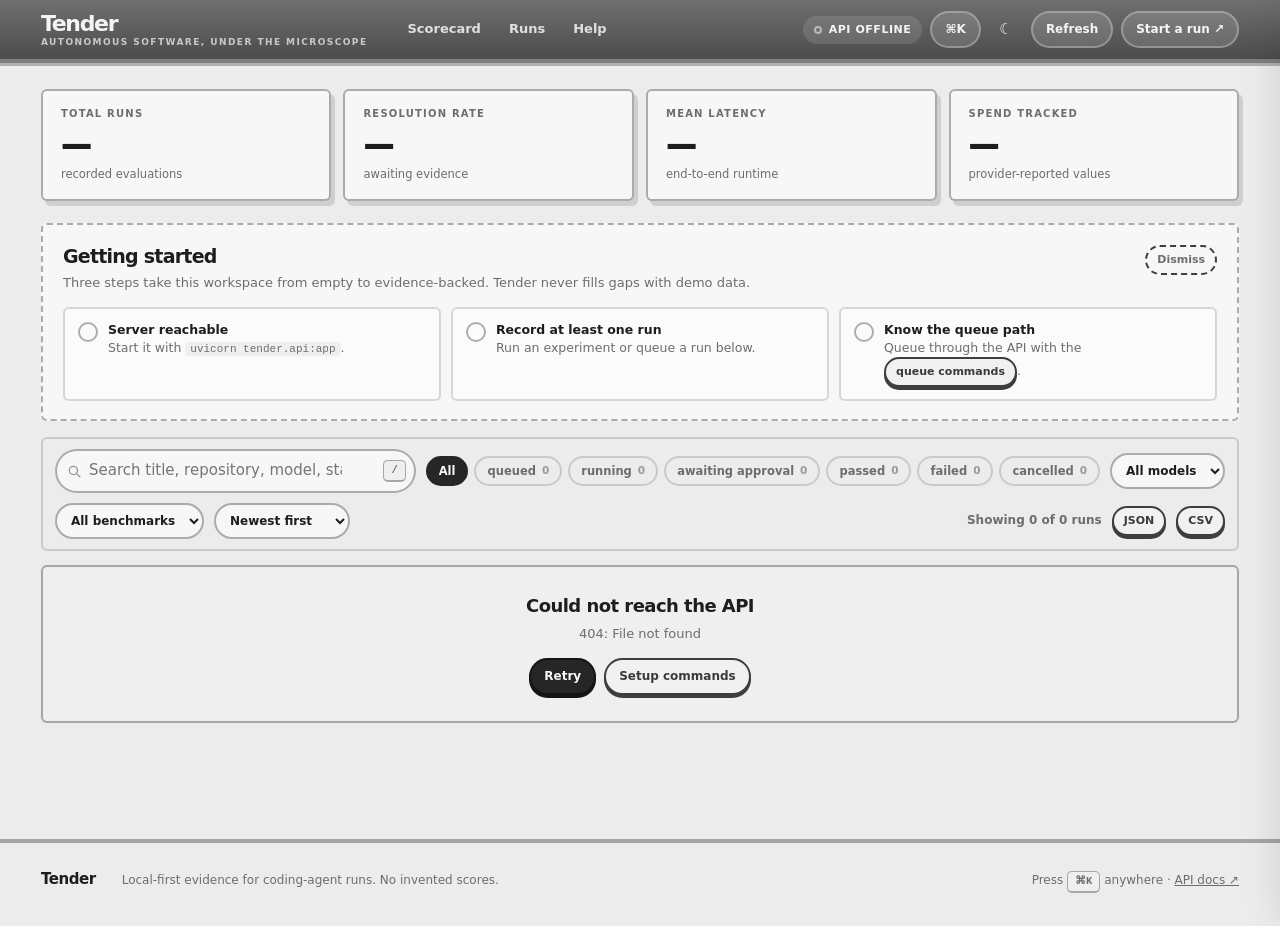
==== commit fe2c6f6b: "Ship dashboard command center and API guardrails Dashboard: split the single-file explorer into inde" ====
--- a/dashboard/index.html
+++ b/dashboard/index.html
@@ -2,60 +2,251 @@
 <html lang="en">
 <head>
   <meta charset="utf-8" />
-  <meta name="viewport" content="width=device-width,initial-scale=1" />
-  <meta name="theme-color" content="#3c3c3c" />
-  <title>Tender — autonomous software, under the microscope</title>
-  <link rel="icon" href="/dashboard/assets/favicon.svg" />
-  <style>
-    :root{color-scheme:light;--forest:#323232;--forest-2:#464646;--moss:#8b8b8b;--lime:#d9d9d9;--leaf:#b5b5b5;--paper:#ededed;--paper-2:#f8f8f8;--ink:#212121;--rust:#686868;--orange:#8d8d8d;--aqua:#d0d0d0;--line:rgba(33,33,33,0.22);--shadow:0 18px 42px rgba(33,33,33,0.18);font-family:"Avenir Next","Trebuchet MS",ui-rounded,system-ui,sans-serif}*{box-sizing:border-box}html{scroll-behavior:smooth}body{margin:0;background:var(--forest);color:var(--ink);overflow-x:hidden}button,input{font:inherit}button{cursor:pointer}a{color:inherit}.page{max-width:1480px;margin:0 auto;background:var(--paper);box-shadow:0 0 80px rgba(0,0,0,0.18);min-height:100vh}.topbar{position:sticky;top:0;z-index:10;display:flex;align-items:center;justify-content:space-between;gap:24px;padding:15px 4.5%;color:#fafafa;background:linear-gradient(180deg,#757575,#525252);border-bottom:5px solid #3e3e3e;box-shadow:0 4px 0 rgba(24,24,24,0.35),inset 0 1px rgba(255,255,255,0.2)}.topbar:before{content:"";position:absolute;inset:0;pointer-events:none;opacity:.12;background:repeating-linear-gradient(172deg,transparent 0 14px,#d6d6d6 15px 16px,transparent 17px 30px)}.wordmark,.nav,.top-actions{position:relative}.wordmark{text-decoration:none;font-size:clamp(22px,3vw,32px);font-weight:900;letter-spacing:-.07em}.wordmark span{display:block;font-size:10px;letter-spacing:.16em;text-transform:uppercase;font-weight:700;color:#dfdfdf;margin-top:1px}.nav{display:flex;gap:6px}.nav button{border:0;background:transparent;color:#ebebeb;padding:9px 12px;border-radius:999px;font-size:13px;font-weight:700}.nav button:hover,.nav button.active{background:#3a3a3a;color:#f8f8f8}.top-actions{display:flex;gap:8px;align-items:center}.btn{border:2px solid #3e3e3e;background:#f1f1f1;color:#333333;padding:10px 15px;border-radius:999px;font-size:12px;font-weight:900;box-shadow:0 3px 0 #3e3e3e;transition:transform .18s,box-shadow .18s}.btn:hover{transform:translateY(-2px);box-shadow:0 5px 0 #3e3e3e}.btn:active{transform:translateY(1px);box-shadow:0 1px 0 #3e3e3e}.btn.dark{background:#323232;color:#f7f7f7;border-color:#242424;box-shadow:0 3px 0 #242424}.hero{position:relative;min-height:690px;overflow:hidden;padding:clamp(80px,12vw,170px) 8% 80px;background:radial-gradient(circle at 10% 20%,rgba(255,255,255,0.32),transparent 22%),linear-gradient(180deg,#9b9b9b,#cdcdcd 64%,#dbdbdb);border-bottom:9px solid #848484}.hero:before,.hero:after{content:"";position:absolute;pointer-events:none}.hero:before{inset:-45% -10% auto;height:75%;background:radial-gradient(ellipse at 15% 60%,rgba(78,78,78,0.28),transparent 31%),radial-gradient(ellipse at 90% 38%,rgba(67,67,67,0.32),transparent 28%);filter:blur(10px)}.hero:after{width:420px;height:100px;right:-80px;bottom:50px;border-radius:50%;background:rgba(71,71,71,0.23);filter:blur(12px);transform:rotate(-22deg)}.hero-copy{position:relative;z-index:2;max-width:760px}.eyebrow{display:inline-flex;align-items:center;gap:8px;margin-bottom:19px;color:#3e3e3e;font-size:12px;font-weight:900;letter-spacing:.14em;text-transform:uppercase}.eyebrow:before{content:"";width:26px;height:3px;background:#3e3e3e;border-radius:9px}.hero h1{margin:0;max-width:830px;font-size:clamp(56px,9vw,132px);line-height:.86;letter-spacing:-.095em;font-weight:950;color:#242424}.hero h1 em{font-style:normal;color:#efefef;text-shadow:4px 5px 0 #8f8f8f}.hero p{max-width:540px;margin:28px 0 0;font-size:18px;line-height:1.5;font-weight:600;color:#404040}.hero-actions{display:flex;gap:12px;flex-wrap:wrap;margin-top:28px}.hero-note{margin-top:23px;color:#5a5a5a;font-size:12px;font-weight:700}.artifact{position:absolute;z-index:3;border:3px solid #3b3b3b;box-shadow:9px 12px 0 rgba(47,47,47,0.25),var(--shadow);transition:transform .25s}.artifact.issue{right:8%;top:20%;width:215px;padding:18px 17px 22px;background:#ededed;transform:rotate(7deg);animation:drift 7s ease-in-out infinite}.artifact.issue:before{content:"";position:absolute;top:-16px;left:65px;width:70px;height:28px;background:#bababa;transform:rotate(-3deg);opacity:.9}.artifact.test{right:19%;bottom:11%;width:180px;padding:17px;background:#858585;color:#1c1c1c;transform:rotate(-8deg);animation:drift 8s 1s ease-in-out infinite}.artifact.trace{right:3%;bottom:28%;width:145px;padding:14px;background:#a6a6a6;color:#2f2f2f;transform:rotate(10deg);animation:drift 6.5s .5s ease-in-out infinite}.artifact .label{font:900 10px ui-monospace,SFMono-Regular,monospace;letter-spacing:.08em;text-transform:uppercase}.artifact strong{display:block;margin-top:14px;font-size:19px;letter-spacing:-.04em}.artifact code{display:block;margin-top:12px;font:700 11px ui-monospace,SFMono-Regular,monospace}.tape{position:absolute;width:65px;height:18px;top:-12px;left:35%;background:#d9d9d9;transform:rotate(-7deg);opacity:.9}@keyframes drift{0%,100%{translate:0 0 rotate(0)}50%{translate:0 -13px rotate(2deg)}}.ticker{display:flex;gap:30px;overflow:hidden;white-space:nowrap;padding:13px 0;background:#cbcbcb;color:#383838;border-bottom:4px solid #686868;font-size:12px;font-weight:950;letter-spacing:.12em;text-transform:uppercase}.ticker-track{display:flex;flex-shrink:0;gap:30px;min-width:max-content;animation:marquee 26s linear infinite}@keyframes marquee{to{transform:translateX(-50%)}}.overview{padding:70px 6% 85px;background:var(--paper-2)}.intro{text-align:center;max-width:740px;margin:0 auto 36px}.section-kicker{color:var(--rust);font-size:11px;font-weight:950;letter-spacing:.16em;text-transform:uppercase}.intro h2,.section-title h2{margin:10px 0 12px;font-size:clamp(34px,5vw,70px);line-height:.95;letter-spacing:-.08em}.intro p,.section-title p{margin:0;color:#585858;font-size:16px;line-height:1.55}.stats{display:grid;grid-template-columns:repeat(4,1fr);gap:14px;max-width:1050px;margin:auto}.stat{position:relative;padding:23px 20px;background:#f6f6f6;border:2px solid #acacac;border-radius:5px;box-shadow:5px 6px 0 #c7c7c7;transform:rotate(var(--tilt));transition:transform .2s}.stat:nth-child(2){--tilt:-1.5deg}.stat:nth-child(3){--tilt:1deg}.stat:nth-child(4){--tilt:-.6deg}.stat:hover{transform:translateY(-7px) rotate(0)}.stat .label{color:#6e6e6e;font-size:11px;font-weight:900;text-transform:uppercase;letter-spacing:.1em}.stat .value{margin-top:12px;font-size:38px;font-weight:950;letter-spacing:-.08em}.stat .foot{margin-top:7px;color:#7a7a7a;font-size:12px}.workshop{position:relative;padding:95px 7%;background:linear-gradient(150deg,#303030,#4b4b4b);color:#f0f0f0;overflow:hidden}.workshop:before{content:"";position:absolute;inset:0;opacity:.12;background-image:radial-gradient(#e3e3e3 1px,transparent 1px);background-size:19px 19px}.workshop .section-title{position:relative;max-width:620px}.workshop .section-kicker{color:#d9d9d9}.workshop .section-title p{color:#c2c2c2}.pipeline{position:relative;display:grid;grid-template-columns:repeat(5,1fr);gap:12px;margin-top:45px}.step{position:relative;min-height:180px;padding:18px;background:#ededed;color:var(--ink);border:3px solid #505050;box-shadow:7px 8px 0 #242424;transform:rotate(var(--tilt));transition:transform .25s}.step:nth-child(1){--tilt:-2deg}.step:nth-child(2){--tilt:1deg}.step:nth-child(3){--tilt:-1deg}.step:nth-child(4){--tilt:2deg}.step:nth-child(5){--tilt:-1deg}.step:hover{transform:translateY(-12px) rotate(0)}.step-number{font:900 12px ui-monospace,monospace;color:#686868}.step h3{margin:28px 0 8px;font-size:22px;letter-spacing:-.06em}.step p{margin:0;color:#646464;font-size:13px;line-height:1.45}.step:after{content:"↗";position:absolute;right:15px;top:14px;color:#686868;font-size:24px}.runs-section{padding:90px 6%;background:#cacaca}.section-title{max-width:720px}.runs-section .section-title{margin-bottom:30px}.run-toolbar{display:flex;justify-content:space-between;align-items:center;gap:16px;margin-bottom:18px}.search{width:min(320px,100%);padding:12px 15px;border:2px solid #6c6c6c;border-radius:999px;background:#eeeeee;color:#303030;outline:none}.search:focus{border-color:#303030;box-shadow:0 0 0 4px rgba(48,48,48,0.13)}.run-list{display:grid;gap:12px}.run-card{display:grid;grid-template-columns:1fr auto;gap:20px;align-items:center;padding:20px 22px;background:#f7f7f7;border:2px solid #646464;border-radius:6px;box-shadow:5px 5px 0 #9b9b9b;transition:transform .2s,background .2s;cursor:pointer}.run-card:hover{transform:translateX(7px);background:#fafafa}.run-main{min-width:0}.run-title{font-size:19px;font-weight:900;letter-spacing:-.05em;white-space:nowrap;overflow:hidden;text-overflow:ellipsis}.run-meta{margin-top:8px;color:#6a6a6a;font-size:12px}.run-right{display:flex;align-items:center;gap:18px}.status{display:inline-flex;align-items:center;gap:7px;padding:7px 10px;border-radius:999px;font-size:11px;font-weight:900;text-transform:uppercase;letter-spacing:.07em}.status:before{content:"";width:8px;height:8px;border-radius:50%;background:currentColor}.status.passed{color:#5d5d5d;background:#e9e9e9}.status.failed{color:#505050;background:#dfdfdf}.status.running,.status.queued{color:#6a6a6a;background:#e8e8e8}.run-metric{text-align:right;color:#6a6a6a;font-size:11px}.run-metric strong{display:block;color:#303030;font-size:17px}.empty{padding:32px;text-align:center;color:#6c6c6c}.faq-section{padding:90px 8%;background:#ededed}.faq-grid{display:grid;grid-template-columns:.9fr 1.1fr;gap:70px;align-items:start}.faq-list{display:grid;gap:10px}.faq-list details{padding:17px 19px;background:#f8f8f8;border:2px solid #b6b6b6;box-shadow:4px 4px 0 #cecece}.faq-list summary{cursor:pointer;font-size:16px;font-weight:900}.faq-list p{margin:13px 0 0;color:#5d5d5d;line-height:1.55;font-size:14px}.footer{position:relative;overflow:hidden;padding:70px 5% 26px;background:#282828;color:#ededed;border-top:10px solid #5a5a5a}.footer:before{content:"";position:absolute;inset:0;opacity:.12;background:repeating-linear-gradient(10deg,transparent 0 19px,#c7c7c7 20px 21px,transparent 22px 43px)}.footer-inner{position:relative;display:flex;justify-content:space-between;align-items:end;gap:30px}.footer h2{margin:0;font-size:clamp(66px,12vw,170px);line-height:.75;letter-spacing:-.11em;color:#e3e3e3}.footer p{max-width:250px;margin:0;color:#c2c2c2;line-height:1.5;font-size:13px}.footer small{position:relative;display:block;margin-top:60px;color:#ababab;font-size:11px}.drawer-backdrop,.dialog-backdrop{display:none;position:fixed;inset:0;z-index:20;background:rgba(15,15,15,0.7)}.drawer-backdrop.open,.dialog-backdrop.open{display:block}.drawer{position:fixed;z-index:21;top:0;right:-520px;width:min(520px,100vw);height:100vh;overflow:auto;padding:30px;background:#f8f8f8;border-left:8px solid #5d5d5d;box-shadow:-14px 0 0 rgba(40,40,40,0.25);transition:right .28s ease}.drawer.open{right:0}.drawer-close{float:right;border:0;background:transparent;color:#444444;font-size:30px;line-height:1}.drawer h2{margin:38px 0 8px;font-size:31px;letter-spacing:-.07em}.drawer-meta{color:#5e5e5e;font-size:12px;line-height:1.75}.drawer-block{margin-top:27px}.drawer-block h3{margin-bottom:12px;color:#5c5c5c;font-size:11px;letter-spacing:.12em;text-transform:uppercase}.event{border-left:3px solid #9b9b9b;padding:3px 0 15px 13px;margin-left:5px;font-size:13px}.event strong{display:block}.event small{display:block;margin-top:4px;color:#727272}.dialog-backdrop{display:none;place-items:center}.dialog-backdrop.open{display:grid}.dialog{width:min(560px,calc(100vw - 30px));padding:30px;background:#f8f8f8;border:4px solid #5d5d5d;box-shadow:10px 12px 0 #252525}.dialog h3{margin:0 0 8px;font-size:30px;letter-spacing:-.07em}.dialog p{color:#5e5e5e;line-height:1.5}.dialog pre{padding:15px;overflow:auto;background:#323232;color:#e5e5e5;border-radius:4px;font:12px ui-monospace,monospace;line-height:1.5}.dialog-actions{display:flex;justify-content:flex-end;gap:9px;margin-top:16px}.toast{position:fixed;z-index:30;right:22px;bottom:22px;padding:13px 17px;background:#323232;color:#ebebeb;border:2px solid #d9d9d9;border-radius:999px;font-size:12px;font-weight:800;transform:translateY(18px);opacity:0;pointer-events:none;transition:.22s}.toast.show{opacity:1;transform:translateY(0)}.reveal{opacity:0;transform:translateY(24px);transition:opacity .7s ease,transform .7s ease}.reveal.visible{opacity:1;transform:none}.section-anchor{scroll-margin-top:85px}@media(max-width:980px){.nav{display:none}.hero{min-height:720px;padding-top:100px}.artifact.issue{right:6%;top:auto;bottom:15%;transform:scale(.9) rotate(7deg)}.artifact.test{right:42%;bottom:5%;transform:scale(.8) rotate(-8deg)}.artifact.trace{right:3%;bottom:32%;transform:scale(.8) rotate(10deg)}.pipeline{grid-template-columns:repeat(5,minmax(140px,1fr));overflow:auto;padding:10px 4px 17px}.stats{grid-template-columns:repeat(2,1fr)}.faq-grid{grid-template-columns:1fr;gap:30px}}@media(max-width:620px){.topbar{padding:13px 18px}.top-actions .btn:first-child{display:none}.hero{min-height:760px;padding:78px 24px 50px}.hero h1{font-size:67px}.hero p{font-size:16px}.artifact.issue{left:20px;right:auto;bottom:19%;transform:scale(.8) rotate(7deg)}.artifact.test{right:42px;bottom:7%;transform:scale(.68) rotate(-8deg)}.artifact.trace{right:12px;bottom:32%;transform:scale(.65) rotate(10deg)}.overview,.workshop,.runs-section,.faq-section{padding-left:20px;padding-right:20px}.stats{grid-template-columns:1fr 1fr;gap:9px}.stat{padding:16px 13px}.stat .value{font-size:28px}.run-toolbar{display:block}.search{margin-top:13px;width:100%}.run-card{grid-template-columns:1fr;gap:13px}.run-right{justify-content:space-between}.footer-inner{display:block}.footer p{margin-top:26px}.footer h2{font-size:90px}}
-  </style>
-  <style>
-    .footer{padding:70px 5% 62px}
-    .footer-inner{display:grid;grid-template-columns:minmax(0,1fr) 280px;align-items:center;gap:60px}
-    .footer h2{max-width:700px;font-size:clamp(54px,8vw,112px);line-height:.86;letter-spacing:-.09em}
-    .footer-period{display:inline-block;margin-left:.08em}
-    .footer p{max-width:280px;font-size:14px}
-    .footer small{display:none}
-    @media(max-width:620px){.footer-inner{display:block}.footer h2{font-size:76px;line-height:.84}.footer p{margin-top:28px}}
-  </style>
+  <meta name="viewport" content="width=device-width, initial-scale=1" />
+  <title>Tender — operations dashboard</title>
+  <meta
+    name="description"
+    content="Local-first evidence for coding-agent runs: statuses, events, patches, and provider-reported spend. No invented scores."
+  />
+  <link rel="icon" href="assets/favicon.svg" type="image/svg+xml" />
+  <link rel="stylesheet" href="styles.css" />
+  <script type="module" src="app.js"></script>
 </head>
 <body>
-<div class="page">
   <header class="topbar">
-    <a class="wordmark" href="#overview">Tender<span>Autonomous software, under the microscope</span></a>
-    <nav class="nav" aria-label="Primary navigation">
-      <button class="active" onclick="goTo('overview')">Overview</button><button onclick="goTo('runs')">Runs</button><button onclick="goTo('method')">Method</button><button onclick="goTo('how-it-works')">Notes</button>
-    </nav>
-    <div class="top-actions"><button class="btn" onclick="load()">Refresh</button><button class="btn dark" onclick="openDialog()">Start a run ↗</button></div>
+    <div class="topbar-inner">
+      <a class="wordmark" href="#overview" data-action="goto" data-id="overview">
+        Tender<small>Autonomous software, under the microscope</small>
+      </a>
+      <nav class="top-nav" aria-label="Primary navigation">
+        <button data-action="goto" data-id="overview">Scorecard</button>
+        <button data-action="goto" data-id="runs">Runs</button>
+        <button data-action="help">Help</button>
+      </nav>
+      <div class="top-actions">
+        <span class="pill live" id="status-pill" role="status">
+          <span class="dot" aria-hidden="true"></span>
+          <span class="label">API ready</span>
+        </span>
+        <button class="btn on-dark" data-action="open-palette" title="Command palette (Ctrl/Cmd + K)">⌘K</button>
+        <button class="icon-btn" id="theme-btn" data-action="toggle-theme" aria-label="Toggle color theme" title="Toggle theme">☾</button>
+        <button class="btn on-dark" data-action="refresh">Refresh</button>
+        <button class="btn on-dark" data-action="new-run">Start a run ↗</button>
+      </div>
+    </div>
   </header>
-  <main id="overview">
-    <section class="hero"><div class="hero-copy reveal"><div class="eyebrow">A field guide for coding agents</div><h1>Make code.<br><em>Show proof.</em></h1><p>Tender turns software tasks into controlled experiments—then keeps the trail of every search, patch, test, retry, and result.</p><div class="hero-actions"><button class="btn dark" onclick="goTo('runs')">Explore recent runs ↘</button><button class="btn" onclick="openDialog()">Run the fixture →</button></div><div class="hero-note">No invented scores. No black-box verdicts. Evidence first.</div></div><div class="artifact issue"><i class="tape"></i><div class="label">example / issue.md</div><strong>Example task</strong><code>repo: local fixture<br>revision: pinned</code></div><div class="artifact test"><div class="label">verification</div><strong>Configured tests</strong><code>waiting for evidence…</code></div><div class="artifact trace"><div class="label">trace preview</div><strong>Run events</strong><code>awaiting recorded run<br>append-only</code></div></section>
-    <div class="ticker"><div class="ticker-track"><span>retrieve</span><span>✳</span><span>patch</span><span>✳</span><span>test</span><span>✳</span><span>explain</span><span>✳</span><span>retry</span><span>✳</span><span>retrieve</span><span>✳</span><span>patch</span><span>✳</span><span>test</span><span>✳</span><span>explain</span><span>✳</span><span>retry</span><span>✳</span></div></div>
-    <section class="overview section-anchor reveal" id="method"><div class="intro"><div class="section-kicker">The scorecard</div><h2>What happened in the lab?</h2><p>These numbers come from recorded runs in your local workspace. Empty means empty—Tender never fills the gaps with demo data.</p></div><div class="stats"><div class="stat"><div class="label">Total runs</div><div class="value" id="run-total">—</div><div class="foot">recorded evaluations</div></div><div class="stat"><div class="label">Resolution rate</div><div class="value" id="pass-rate">—</div><div class="foot" id="pass-foot">awaiting evidence</div></div><div class="stat"><div class="label">Mean latency</div><div class="value" id="latency">—</div><div class="foot">end-to-end runtime</div></div><div class="stat"><div class="label">Spend tracked</div><div class="value" id="cost">—</div><div class="foot">provider-reported cost</div></div></div></section>
-    <section class="workshop section-anchor reveal" id="pipeline"><div class="section-title"><div class="section-kicker">The workflow</div><h2>Five moves from issue to evidence.</h2><p>Every step is a checkpoint. The agent can move fast; the benchmark still asks it to leave a trail.</p></div><div class="pipeline"><article class="step"><div class="step-number">01 / FIND</div><h3>Issue</h3><p>Pin the repository, revision, and task so the starting line is reproducible.</p></article><article class="step"><div class="step-number">02 / MAP</div><h3>Retrieve</h3><p>Search the unfamiliar codebase and record what the agent looked at.</p></article><article class="step"><div class="step-number">03 / MAKE</div><h3>Patch</h3><p>Generate a focused change inside an isolated workspace.</p></article><article class="step"><div class="step-number">04 / PROVE</div><h3>Test</h3><p>Run tests, lint, and type checks. Capture output, not vibes.</p></article><article class="step"><div class="step-number">05 / LEARN</div><h3>Explain</h3><p>Grade the result, classify failure, and decide whether to retry.</p></article></div></section>
-    <section class="runs-section section-anchor reveal" id="runs"><div class="section-title"><div class="section-kicker">The evidence wall</div><h2>Recent runs.</h2><p>Click a card to inspect the audit timeline behind the result.</p></div><div class="run-toolbar"><div class="hint" id="run-count-label">Loading recorded runs…</div><input class="search" id="search" placeholder="Search issues or models…" oninput="render()" /></div><div class="run-list" id="run-list"></div></section>
-    <section class="faq-section section-anchor reveal" id="how-it-works"><div class="faq-grid"><div class="section-title"><div class="section-kicker">Field notes</div><h2>Trust is a feature.</h2><p>Tender is built to make autonomous software engineering inspectable enough to compare, debug, and improve.</p></div><div class="faq-list"><details open><summary>What does “passed” mean?</summary><p>A run passes only when the configured grader accepts the patch and the verification commands complete successfully.</p></details><details><summary>Why keep an audit timeline?</summary><p>It ties retrieval, tool calls, retries, tests, and failure categories to the final result instead of hiding the journey.</p></details><details><summary>What makes a benchmark reproducible?</summary><p>Each task pins a repository revision, issue statement, agent configuration, and output artifact. No invented metrics.</p></details></div></div></section>
+
+  <main class="shell" id="overview">
+    <noscript>
+      <div class="note">
+        This dashboard needs JavaScript. The JSON API (including <code>/docs</code>) works fine without it.
+      </div>
+    </noscript>
+
+    <div class="banner" id="banner" role="alert">
+      <span aria-hidden="true">⚠</span>
+      <span class="grow" id="banner-text">API unreachable.</span>
+      <button class="btn small" data-action="refresh">Retry</button>
+    </div>
+
+    <section class="kpis" aria-label="Recorded workspace metrics">
+      <div class="kpi">
+        <div class="label">Total runs</div>
+        <div class="value" id="kpi-runs">—</div>
+        <div class="foot" id="kpi-runs-foot">recorded evaluations</div>
+      </div>
+      <div class="kpi">
+        <div class="label">Resolution rate</div>
+        <div class="value" id="kpi-pass">—</div>
+        <div class="foot" id="kpi-pass-foot">awaiting evidence</div>
+      </div>
+      <div class="kpi">
+        <div class="label">Mean latency</div>
+        <div class="value" id="kpi-latency">—</div>
+        <div class="foot" id="kpi-latency-foot">end-to-end runtime</div>
+      </div>
+      <div class="kpi">
+        <div class="label">Spend tracked</div>
+        <div class="value" id="kpi-cost">—</div>
+        <div class="foot" id="kpi-cost-foot">provider-reported values</div>
+      </div>
+    </section>
+
+    <section class="onboarding" id="onboarding" aria-label="Getting started">
+      <header>
+        <div>
+          <h2>Getting started</h2>
+          <p>Three steps take this workspace from empty to evidence-backed. Tender never fills gaps with demo data.</p>
+        </div>
+        <button class="btn small ghost dismiss" data-action="dismiss-onboarding">Dismiss</button>
+      </header>
+      <div class="steps" id="onboard-steps"></div>
+    </section>
+
+    <section id="runs" aria-label="Run history">
+      <div class="toolbar">
+        <div class="search-wrap">
+          <svg class="search-icon" width="14" height="14" viewBox="0 0 24 24" aria-hidden="true">
+            <circle cx="11" cy="11" r="7" fill="none" stroke="currentColor" stroke-width="2.4"></circle>
+            <line x1="16.5" y1="16.5" x2="22" y2="22" stroke="currentColor" stroke-width="2.4" stroke-linecap="round"></line>
+          </svg>
+          <input
+            class="search"
+            id="search"
+            type="search"
+            placeholder="Search title, repository, model, status…"
+            aria-label="Search runs"
+            autocomplete="off"
+          />
+          <kbd>/</kbd>
+        </div>
+        <div class="chips" id="status-chips" role="group" aria-label="Status filters"></div>
+        <select class="select" id="model-select" aria-label="Filter by model"></select>
+        <select class="select" id="benchmark-select" aria-label="Filter by benchmark"></select>
+        <select class="select" id="sort-select" aria-label="Sort runs"></select>
+        <span class="spacer"></span>
+        <span class="view-count" id="view-count"></span>
+        <button class="btn small" data-action="export-json" title="Export current view as JSON">JSON</button>
+        <button class="btn small" data-action="export-csv" title="Export current view as CSV">CSV</button>
+      </div>
+
+      <div class="compare-tray" id="compare-tray" aria-label="Comparison selection">
+        <span id="compare-count"></span>
+        <span class="grow"></span>
+        <button class="btn small" data-action="compare-open">Compare</button>
+        <button class="btn small ghost" data-action="compare-clear">Clear</button>
+      </div>
+
+      <div class="run-list" id="run-list" aria-live="polite"></div>
+    </section>
   </main>
-  <footer class="footer"><div class="footer-inner"><h2>Built by Anvit<span class="footer-period">.</span></h2><p>Tender is a local-first evaluation bench for people who want coding agents to earn trust with evidence.</p></div></footer>
-</div>
-<div class="drawer-backdrop" id="backdrop" onclick="closeDrawer()"></div><aside class="drawer" id="drawer" aria-label="Run details"><button class="drawer-close" onclick="closeDrawer()">×</button><div id="drawer-content"></div></aside>
-<div class="dialog-backdrop" id="dialog-backdrop" onclick="closeDialog(event)"><div class="dialog" onclick="event.stopPropagation()"><button class="drawer-close" onclick="closeDialog()">×</button><h3>Start a new evaluation</h3><p>Run the local fixture from the same terminal where your provider key is configured.</p><pre id="run-command">python -m tender run-experiment \
+
+  <footer class="footer">
+    <div class="footer-inner">
+      <strong>Tender</strong>
+      <span>Local-first evidence for coding-agent runs. No invented scores.</span>
+      <span class="grow"></span>
+      <span>Press <kbd>⌘K</kbd> anywhere · <a href="/docs" target="_blank" rel="noreferrer">API docs ↗</a></span>
+    </div>
+  </footer>
+
+  <div class="drawer-backdrop" id="drawer-backdrop" data-close-on-backdrop></div>
+  <aside class="drawer" id="drawer" role="dialog" aria-modal="true" aria-label="Run details">
+    <div id="drawer-content"></div>
+  </aside>
+
+  <div class="palette-backdrop" id="palette-backdrop" data-close-on-backdrop>
+    <div class="palette" role="dialog" aria-modal="true" aria-label="Command palette">
+      <input
+        id="palette-input"
+        type="text"
+        placeholder="Search runs, actions, and filters…"
+        aria-label="Command palette search"
+        aria-controls="palette-results"
+        autocomplete="off"
+      />
+      <div class="palette-results" id="palette-results" role="listbox" aria-label="Command results"></div>
+      <div class="palette-foot">
+        <span><kbd>↑↓</kbd> navigate</span>
+        <span><kbd>↵</kbd> run</span>
+        <span><kbd>esc</kbd> close</span>
+      </div>
+    </div>
+  </div>
+
+  <div class="dialog-backdrop" id="setup-backdrop" data-close-on-backdrop>
+    <div class="dialog" role="dialog" aria-modal="true" aria-labelledby="setup-title">
+      <h3 id="setup-title">Start a run</h3>
+      <p class="lead">
+        Two honest paths: run the pinned fixture locally, or queue a run through the API for a worker to claim.
+        The dashboard only reports what gets recorded.
+      </p>
+      <h4>1 · Run the pinned fixture</h4>
+      <pre id="setup-command">python -m tender run-experiment \
   --manifest experiments/retry-ablation-v1.toml \
   --dataset benchmarks/tasks.jsonl \
-  --output results/fixture-retry-ablation.json</pre><div class="dialog-actions"><button class="btn" onclick="copyRunCommand()">Copy command</button><button class="btn dark" onclick="closeDialog()">Done</button></div></div></div><div class="toast" id="toast"></div>
-<script>
-let runs=[];const esc=v=>String(v??'').replace(/[&<>"']/g,c=>({'&':'&amp;','<':'&lt;','>':'&gt;','"':'&quot;',"'":'&#303030;'}[c]));
-function goTo(id){document.getElementById(id)?.scrollIntoView({behavior:'smooth',block:'start'})}
-async function load(){try{const response=await fetch('/runs');if(!response.ok)throw Error('api');runs=await response.json();render()}catch(e){runs=[];document.querySelector('#run-list').innerHTML='<div class="empty">Could not reach the API. Is Tender running?</div>';document.querySelector('#run-count-label').textContent='API unavailable'}}
-function render(){const q=(document.querySelector('#search').value||'').toLowerCase();const filtered=runs.filter(r=>`${r.issue?.title||''} ${r.config?.model||''} ${r.failure_category||''}`.toLowerCase().includes(q));const passed=runs.filter(r=>r.status==='passed').length;document.querySelector('#run-total').textContent=runs.length;document.querySelector('#pass-rate').textContent=runs.length?`${Math.round(100*passed/runs.length)}%`:'—';document.querySelector('#pass-foot').textContent=runs.length?`${passed} accepted · ${runs.length-passed} need review`:'awaiting evidence';const latency=runs.filter(r=>r.latency_ms!=null).map(r=>r.latency_ms);document.querySelector('#latency').textContent=latency.length?`${Math.round(latency.reduce((a,b)=>a+b,0)/latency.length)} ms`:'—';document.querySelector('#cost').textContent=`$${runs.reduce((a,r)=>a+(r.cost_usd||0),0).toFixed(4)}`;document.querySelector('#run-count-label').textContent=`${filtered.length} of ${runs.length} recorded runs`;document.querySelector('#run-list').innerHTML=filtered.map(r=>`<article class="run-card" tabindex="0" onclick="openRun('${esc(r.id)}')" onkeydown="if(event.key==='Enter')openRun('${esc(r.id)}')"><div class="run-main"><div class="run-title">${esc(r.issue?.title||'Untitled issue')}</div><div class="run-meta">${esc(r.issue?.repository||'local repository')} · <code>${esc(r.config?.model||'unknown model')}</code> · ${r.attempts||0} attempt${r.attempts===1?'':'s'}</div></div><div class="run-right"><span class="status ${esc(r.status)}">${esc(r.status)}</span><div class="run-metric"><strong>${r.latency_ms??'—'} ms</strong>latency</div></div></article>`).join('')||'<div class="empty">No matching runs. Run an experiment to grow the evidence wall.</div>'}
-async function openRun(id){const r=runs.find(x=>x.id===id);if(!r)return;let events=[];try{events=await fetch(`/runs/${encodeURIComponent(id)}/events`).then(x=>x.json())}catch(_){}document.querySelector('#drawer-content').innerHTML=`<div class="status ${esc(r.status)}">${esc(r.status)}</div><h2>${esc(r.issue?.title||'Untitled issue')}</h2><div class="drawer-meta">${esc(r.issue?.repository||'local repository')} · ${esc(r.config?.model||'unknown model')}<br>Run ID: <code>${esc(r.id)}</code></div><div class="drawer-block"><h3>Evaluation</h3><div class="drawer-meta">Attempts: ${r.attempts||0} · Latency: ${r.latency_ms??'—'} ms · Tokens: ${(r.input_tokens||0)+(r.output_tokens||0)} · Cost: $${(r.cost_usd||0).toFixed(4)}<br>Failure category: ${esc(r.failure_category||'none')}</div></div><div class="drawer-block"><h3>Audit timeline</h3>${events.map(e=>`<div class="event"><strong>${esc(e.name)}</strong><small>${new Date(e.timestamp).toLocaleString()}</small></div>`).join('')||'<div class="empty">No events recorded.</div>'}</div>`;document.querySelector('#drawer').classList.add('open');document.querySelector('#backdrop').classList.add('open')}
-function closeDrawer(){document.querySelector('#drawer').classList.remove('open');document.querySelector('#backdrop').classList.remove('open')}
-let toastTimer;function showToast(message){const t=document.querySelector('#toast');t.textContent=message;t.classList.add('show');clearTimeout(toastTimer);toastTimer=setTimeout(()=>t.classList.remove('show'),2600)}function openDialog(){document.querySelector('#dialog-backdrop').classList.add('open')}function closeDialog(e){if(!e||e.target.id==='dialog-backdrop')document.querySelector('#dialog-backdrop').classList.remove('open')}async function copyRunCommand(){try{await navigator.clipboard.writeText(document.querySelector('#run-command').textContent);showToast('Command copied')}catch(_){showToast('Select and copy the command manually')}}
-const observer=new IntersectionObserver(entries=>entries.forEach(entry=>{if(entry.isIntersecting){entry.target.classList.add('visible');observer.unobserve(entry.target)}}),{threshold:.12});document.querySelectorAll('.reveal').forEach(el=>observer.observe(el));load();
-</script>
-<script>
-  const tenderRender=render;render=function(){tenderRender();const costs=runs.filter(r=>r.cost_usd!=null).map(r=>r.cost_usd);document.querySelector('#cost').textContent=costs.length?`$${costs.reduce((a,b)=>a+b,0).toFixed(4)}`:'—'};
-  const tenderOpenRun=openRun;openRun=async function(id){await tenderOpenRun(id);const r=runs.find(x=>x.id===id);if(r&&r.cost_usd==null){document.querySelector('#drawer-content').innerHTML=document.querySelector('#drawer-content').innerHTML.replace('Cost: $0.0000','Cost: not reported')}};load();
-</script>
+  --output results/fixture-retry-ablation.json</pre>
+      <div class="actions-row">
+        <button class="btn small" data-action="copy-code" data-id="setup-command" data-label="Fixture command">Copy command</button>
+      </div>
+      <h4>2 · Or queue through the API + worker</h4>
+      <pre id="setup-queue"># Terminal 1 — API on loopback
+uvicorn tender.api:app --port 8000
+
+# Terminal 2 — worker (needs TENDER_WORKSPACE_ROOT + a Docker sandbox)
+python -m tender worker
+
+# Terminal 3 — queue a run
+curl -s -X POST http://127.0.0.1:8000/runs \
+  -H 'content-type: application/json' \
+  -d '{
+    "workspace": "your-fixture-name",
+    "config": {"sandbox": "docker"},
+    "issue": {"repository": "local/fixture", "title": "Fix the percentage bug"}
+  }'</pre>
+      <div class="actions-row">
+        <button class="btn small" data-action="copy-code" data-id="setup-queue" data-label="Queue commands">Copy commands</button>
+      </div>
+      <div class="note">
+        Cancelling only works while a run is queued; once a worker claims it, the workflow decides the outcome.
+      </div>
+      <div class="dialog-actions">
+        <button class="btn primary" data-action="close-dialog">Done</button>
+      </div>
+    </div>
+  </div>
+
+  <div class="dialog-backdrop" id="help-backdrop" data-close-on-backdrop>
+    <div class="dialog" role="dialog" aria-modal="true" aria-labelledby="help-title">
+      <h3 id="help-title">Keyboard &amp; operations</h3>
+      <p class="lead">Every action here maps to a plain API call — nothing is hidden behind the UI.</p>
+      <h4>Shortcuts</h4>
+      <div class="shortcut-grid">
+        <div class="shortcut"><span>Command palette</span><span><kbd>⌘K</kbd> / <kbd>Ctrl K</kbd></span></div>
+        <div class="shortcut"><span>Focus search</span><kbd>/</kbd></div>
+        <div class="shortcut"><span>Move selection</span><span><kbd>j</kbd> <kbd>k</kbd></span></div>
+        <div class="shortcut"><span>Open selected run</span><kbd>↵</kbd></div>
+        <div class="shortcut"><span>Select for compare</span><kbd>x</kbd></div>
+        <div class="shortcut"><span>Cancel selected run</span><kbd>c</kbd></div>
+        <div class="shortcut"><span>Refresh</span><kbd>r</kbd></div>
+        <div class="shortcut"><span>Toggle theme</span><kbd>t</kbd></div>
+        <div class="shortcut"><span>Close overlays</span><kbd>esc</kbd></div>
+      </div>
+      <h4>Endpoints used by this page</h4>
+      <pre id="help-endpoints">GET  /runs?summary=true     list with X-Total-Count
+GET  /runs/{id}             full run (patch, output)
+GET  /runs/{id}/events      timeline
+GET  /runs/{id}/artifact    recorded files
+POST /runs/{id}/cancel      cancel a queued run
+GET  /metrics               scorecard aggregate
+GET  /ready                 liveness</pre>
+      <h4>Worker &amp; validation commands</h4>
+      <pre id="help-commands">python -m tender worker
+python -m tender validate-benchmark \
+  --manifest experiments/retry-ablation-v1.toml \
+  --dataset benchmarks/tasks.jsonl</pre>
+      <div class="actions-row">
+        <button class="btn small" data-action="copy-code" data-id="help-commands" data-label="Commands">Copy commands</button>
+      </div>
+      <div class="dialog-actions">
+        <a class="btn" href="/docs" target="_blank" rel="noreferrer">Open API docs ↗</a>
+        <button class="btn primary" data-action="close-dialog">Close</button>
+      </div>
+    </div>
+  </div>
+
+  <div class="dialog-backdrop" id="compare-backdrop" data-close-on-backdrop>
+    <div class="dialog wide" role="dialog" aria-modal="true" aria-labelledby="compare-title">
+      <h3 id="compare-title">Run comparison</h3>
+      <p class="lead">Side-by-side recorded fields from the selected runs. No composite scores.</p>
+      <div id="compare-content"></div>
+      <div class="dialog-actions">
+        <button class="btn" data-action="compare-export">Export comparison JSON</button>
+        <button class="btn primary" data-action="compare-close">Close</button>
+      </div>
+    </div>
+  </div>
+
+  <div class="toasts" id="toasts" aria-live="polite"></div>
 </body>
 </html>
--- a/dashboard/styles.css
+++ b/dashboard/styles.css
@@ -0,0 +1,1634 @@
+/* ==========================================================================
+   Tender dashboard — monochrome editorial design system
+   Zero-build: linked directly by index.html. No inline styles (strict CSP).
+   ========================================================================== */
+
+:root {
+  color-scheme: light;
+  --paper: #ececec;
+  --paper-2: #f6f6f6;
+  --paper-3: #fbfbfb;
+  --ink: #1d1d1d;
+  --ink-2: #3a3a3a;
+  --muted: #6d6d6d;
+  --faint: #9a9a9a;
+  --line: rgba(29, 29, 29, 0.16);
+  --line-strong: rgba(29, 29, 29, 0.35);
+  --bar: linear-gradient(180deg, #6f6f6f, #4c4c4c);
+  --bar-ink: #f5f5f5;
+  --btn: #f1f1f1;
+  --btn-border: #3e3e3e;
+  --btn-shadow: #3e3e3e;
+  --primary: #262626;
+  --primary-ink: #f7f7f7;
+  --primary-shadow: #151515;
+  --surface: #f7f7f7;
+  --surface-2: #efefef;
+  --surface-3: #e4e4e4;
+  --overlay: rgba(18, 18, 18, 0.62);
+  --shadow: 0 18px 44px rgba(20, 20, 20, 0.24);
+  --shadow-soft: 0 6px 18px rgba(20, 20, 20, 0.12);
+  --focus: #1d1d1d;
+  --ok: #4d4d4d;
+  --warn: #6a6a6a;
+  --font: "Avenir Next", "Trebuchet MS", ui-rounded, system-ui, -apple-system, sans-serif;
+  --mono: ui-monospace, "SF Mono", SFMono-Regular, Menlo, Consolas, monospace;
+  --radius: 6px;
+  --radius-pill: 999px;
+}
+
+[data-theme="dark"] {
+  color-scheme: dark;
+  --paper: #191919;
+  --paper-2: #212121;
+  --paper-3: #262626;
+  --ink: #ececec;
+  --ink-2: #cfcfcf;
+  --muted: #9b9b9b;
+  --faint: #707070;
+  --line: rgba(236, 236, 236, 0.16);
+  --line-strong: rgba(236, 236, 236, 0.38);
+  --bar: linear-gradient(180deg, #3b3b3b, #2a2a2a);
+  --bar-ink: #ededed;
+  --btn: #2c2c2c;
+  --btn-border: #4a4a4a;
+  --btn-shadow: #111111;
+  --primary: #ececec;
+  --primary-ink: #1c1c1c;
+  --primary-shadow: #000000;
+  --surface: #232323;
+  --surface-2: #2a2a2a;
+  --surface-3: #333333;
+  --overlay: rgba(5, 5, 5, 0.72);
+  --shadow: 0 18px 44px rgba(0, 0, 0, 0.55);
+  --shadow-soft: 0 6px 18px rgba(0, 0, 0, 0.4);
+  --focus: #f0f0f0;
+  --ok: #b9b9b9;
+  --warn: #8d8d8d;
+}
+
+* {
+  box-sizing: border-box;
+}
+
+html {
+  scroll-behavior: smooth;
+}
+
+body {
+  margin: 0;
+  background: var(--paper);
+  color: var(--ink);
+  font-family: var(--font);
+  font-size: 15px;
+  line-height: 1.45;
+  overflow-x: hidden;
+}
+
+button,
+input,
+select {
+  font: inherit;
+  color: inherit;
+}
+
+a {
+  color: inherit;
+}
+
+a.btn {
+  text-decoration: none;
+}
+
+code,
+kbd,
+pre {
+  font-family: var(--mono);
+}
+
+.sr-only {
+  position: absolute;
+  width: 1px;
+  height: 1px;
+  padding: 0;
+  margin: -1px;
+  overflow: hidden;
+  clip: rect(0 0 0 0);
+  white-space: nowrap;
+  border: 0;
+}
+
+:focus-visible {
+  outline: 2px solid var(--focus);
+  outline-offset: 2px;
+  border-radius: 3px;
+}
+
+/* --------------------------------------------------------------------------
+   Top bar
+   -------------------------------------------------------------------------- */
+
+.topbar {
+  position: sticky;
+  top: 0;
+  z-index: 40;
+  background: var(--bar);
+  color: var(--bar-ink);
+  border-bottom: 4px solid color-mix(in srgb, var(--bar-ink) 12%, transparent);
+  box-shadow: 0 3px 0 rgba(24, 24, 24, 0.28);
+}
+
+.topbar-inner {
+  display: flex;
+  align-items: center;
+  gap: 18px;
+  max-width: 1460px;
+  margin: 0 auto;
+  padding: 11px 3.2%;
+}
+
+.wordmark {
+  display: flex;
+  flex-direction: column;
+  text-decoration: none;
+  font-size: 22px;
+  font-weight: 900;
+  letter-spacing: -0.06em;
+  line-height: 1;
+}
+
+.wordmark small {
+  margin-top: 3px;
+  font-size: 9px;
+  font-weight: 700;
+  letter-spacing: 0.16em;
+  text-transform: uppercase;
+  opacity: 0.72;
+}
+
+.top-nav {
+  display: flex;
+  gap: 4px;
+  margin-left: 10px;
+}
+
+.top-nav button {
+  border: 0;
+  background: transparent;
+  color: inherit;
+  padding: 8px 12px;
+  border-radius: var(--radius-pill);
+  font-size: 13px;
+  font-weight: 700;
+  opacity: 0.86;
+  transition: background 0.15s ease, opacity 0.15s ease;
+}
+
+.top-nav button:hover {
+  background: color-mix(in srgb, var(--bar-ink) 14%, transparent);
+  opacity: 1;
+}
+
+.top-actions {
+  display: flex;
+  align-items: center;
+  gap: 8px;
+  margin-left: auto;
+}
+
+.pill {
+  display: inline-flex;
+  align-items: center;
+  gap: 7px;
+  padding: 6px 11px;
+  border-radius: var(--radius-pill);
+  background: color-mix(in srgb, var(--bar-ink) 12%, transparent);
+  font-size: 11px;
+  font-weight: 800;
+  letter-spacing: 0.05em;
+  text-transform: uppercase;
+  white-space: nowrap;
+}
+
+.pill .dot {
+  width: 8px;
+  height: 8px;
+  border-radius: 50%;
+  background: var(--bar-ink);
+  opacity: 0.55;
+}
+
+.pill.live .dot {
+  opacity: 1;
+  animation: pulse 2.2s ease-in-out infinite;
+}
+
+.pill.offline .dot {
+  background: transparent;
+  border: 2px solid var(--bar-ink);
+}
+
+@keyframes pulse {
+  0%,
+  100% {
+    transform: scale(1);
+    opacity: 1;
+  }
+  50% {
+    transform: scale(0.68);
+    opacity: 0.55;
+  }
+}
+
+/* --------------------------------------------------------------------------
+   Buttons
+   -------------------------------------------------------------------------- */
+
+.btn {
+  display: inline-flex;
+  align-items: center;
+  gap: 7px;
+  border: 2px solid var(--btn-border);
+  background: var(--btn);
+  color: var(--ink-2);
+  padding: 8px 13px;
+  border-radius: var(--radius-pill);
+  font-size: 12px;
+  font-weight: 900;
+  box-shadow: 0 3px 0 var(--btn-shadow);
+  transition: transform 0.15s ease, box-shadow 0.15s ease, background 0.15s ease;
+}
+
+.btn:hover {
+  transform: translateY(-1px);
+  box-shadow: 0 4px 0 var(--btn-shadow);
+}
+
+.btn:active {
+  transform: translateY(1px);
+  box-shadow: 0 1px 0 var(--btn-shadow);
+}
+
+.btn.primary {
+  background: var(--primary);
+  color: var(--primary-ink);
+  border-color: var(--primary-shadow);
+  box-shadow: 0 3px 0 var(--primary-shadow);
+}
+
+.btn.ghost {
+  background: transparent;
+  box-shadow: none;
+  border-style: dashed;
+  color: var(--muted);
+}
+
+.btn.ghost:hover {
+  background: color-mix(in srgb, var(--ink) 6%, transparent);
+  box-shadow: none;
+}
+
+.btn.on-dark {
+  background: color-mix(in srgb, var(--bar-ink) 14%, transparent);
+  border-color: color-mix(in srgb, var(--bar-ink) 30%, transparent);
+  color: var(--bar-ink);
+  box-shadow: none;
+}
+
+.btn.on-dark:hover {
+  background: color-mix(in srgb, var(--bar-ink) 22%, transparent);
+}
+
+.btn.small {
+  padding: 5px 10px;
+  font-size: 11px;
+  border-width: 2px;
+}
+
+.btn:disabled {
+  opacity: 0.55;
+  cursor: not-allowed;
+  transform: none;
+  box-shadow: none;
+}
+
+.icon-btn {
+  border: 0;
+  background: transparent;
+  color: inherit;
+  width: 34px;
+  height: 34px;
+  border-radius: 50%;
+  display: inline-grid;
+  place-items: center;
+  font-size: 15px;
+  transition: background 0.15s ease;
+}
+
+.icon-btn:hover {
+  background: color-mix(in srgb, currentColor 12%, transparent);
+}
+
+/* --------------------------------------------------------------------------
+   Shell & KPIs
+   -------------------------------------------------------------------------- */
+
+.shell {
+  max-width: 1460px;
+  margin: 0 auto;
+  padding: 26px 3.2% 60px;
+}
+
+.banner {
+  display: none;
+  align-items: center;
+  gap: 12px;
+  margin-bottom: 18px;
+  padding: 12px 16px;
+  border: 2px solid var(--line-strong);
+  background: var(--surface-2);
+  border-radius: var(--radius);
+  font-size: 13px;
+  font-weight: 700;
+}
+
+.banner.open {
+  display: flex;
+}
+
+.banner .grow {
+  flex: 1;
+}
+
+.kpis {
+  display: grid;
+  grid-template-columns: repeat(4, 1fr);
+  gap: 12px;
+  margin-bottom: 22px;
+}
+
+.kpi {
+  position: relative;
+  padding: 16px 18px;
+  background: var(--surface);
+  border: 2px solid var(--line-strong);
+  border-radius: var(--radius);
+  box-shadow: 4px 5px 0 color-mix(in srgb, var(--ink) 14%, transparent);
+  transition: transform 0.18s ease;
+}
+
+.kpi:hover {
+  transform: translateY(-3px);
+}
+
+.kpi .label {
+  color: var(--muted);
+  font-size: 10px;
+  font-weight: 900;
+  letter-spacing: 0.12em;
+  text-transform: uppercase;
+}
+
+.kpi .value {
+  margin-top: 8px;
+  font-size: 30px;
+  font-weight: 950;
+  letter-spacing: -0.06em;
+  line-height: 1;
+}
+
+.kpi .foot {
+  margin-top: 6px;
+  color: var(--muted);
+  font-size: 11.5px;
+}
+
+/* --------------------------------------------------------------------------
+   Toolbar
+   -------------------------------------------------------------------------- */
+
+.toolbar {
+  position: sticky;
+  top: 59px;
+  z-index: 30;
+  display: flex;
+  flex-wrap: wrap;
+  align-items: center;
+  gap: 10px;
+  margin-bottom: 14px;
+  padding: 10px 12px;
+  background: color-mix(in srgb, var(--paper) 88%, transparent);
+  backdrop-filter: blur(10px);
+  border: 2px solid var(--line);
+  border-radius: var(--radius);
+}
+
+.search-wrap {
+  position: relative;
+  flex: 1 1 240px;
+  min-width: 200px;
+}
+
+.search-wrap .search-icon {
+  position: absolute;
+  left: 12px;
+  top: 50%;
+  transform: translateY(-50%);
+  color: var(--faint);
+  font-size: 13px;
+  pointer-events: none;
+}
+
+.search {
+  width: 100%;
+  padding: 9px 58px 9px 32px;
+  border: 2px solid var(--line-strong);
+  border-radius: var(--radius-pill);
+  background: var(--surface);
+  outline: none;
+  transition: border-color 0.15s ease, box-shadow 0.15s ease;
+}
+
+.search:focus {
+  border-color: var(--ink);
+  box-shadow: 0 0 0 3px color-mix(in srgb, var(--ink) 12%, transparent);
+}
+
+.search-wrap kbd {
+  position: absolute;
+  right: 10px;
+  top: 50%;
+  transform: translateY(-50%);
+}
+
+kbd {
+  display: inline-block;
+  padding: 2px 7px;
+  border: 1px solid var(--line-strong);
+  border-bottom-width: 2px;
+  border-radius: 5px;
+  background: var(--surface-2);
+  font-size: 10.5px;
+  font-weight: 800;
+  color: var(--muted);
+}
+
+.chips {
+  display: flex;
+  flex-wrap: wrap;
+  gap: 6px;
+}
+
+.chip {
+  display: inline-flex;
+  align-items: center;
+  gap: 6px;
+  border: 2px solid var(--line);
+  background: transparent;
+  color: var(--muted);
+  padding: 5px 11px;
+  border-radius: var(--radius-pill);
+  font-size: 11.5px;
+  font-weight: 800;
+  transition: background 0.15s ease, color 0.15s ease, border-color 0.15s ease;
+}
+
+.chip:hover {
+  border-color: var(--line-strong);
+  color: var(--ink);
+}
+
+.chip.active {
+  background: var(--primary);
+  border-color: var(--primary);
+  color: var(--primary-ink);
+}
+
+.chip .count {
+  opacity: 0.65;
+  font-size: 10.5px;
+}
+
+.select {
+  padding: 8px 10px;
+  border: 2px solid var(--line-strong);
+  border-radius: var(--radius-pill);
+  background: var(--surface);
+  font-size: 12px;
+  font-weight: 700;
+  cursor: pointer;
+  max-width: 190px;
+}
+
+.toolbar .spacer {
+  flex: 1;
+}
+
+.view-count {
+  color: var(--muted);
+  font-size: 12px;
+  font-weight: 700;
+  white-space: nowrap;
+}
+
+/* --------------------------------------------------------------------------
+   Onboarding
+   -------------------------------------------------------------------------- */
+
+.onboarding {
+  display: none;
+  margin-bottom: 16px;
+  padding: 18px 20px;
+  border: 2px dashed var(--line-strong);
+  border-radius: var(--radius);
+  background: var(--surface);
+}
+
+.onboarding.open {
+  display: block;
+}
+
+.onboarding header {
+  display: flex;
+  align-items: baseline;
+  gap: 12px;
+}
+
+.onboarding h2 {
+  margin: 0;
+  font-size: 19px;
+  letter-spacing: -0.04em;
+}
+
+.onboarding p {
+  margin: 4px 0 0;
+  color: var(--muted);
+  font-size: 13px;
+}
+
+.onboarding .dismiss {
+  margin-left: auto;
+}
+
+.steps {
+  display: grid;
+  grid-template-columns: repeat(3, 1fr);
+  gap: 10px;
+  margin-top: 14px;
+}
+
+.step {
+  display: flex;
+  gap: 10px;
+  padding: 12px 13px;
+  border: 2px solid var(--line);
+  border-radius: var(--radius);
+  background: var(--paper-3);
+  font-size: 12.5px;
+}
+
+.step .tick {
+  flex: none;
+  width: 20px;
+  height: 20px;
+  margin-top: 1px;
+  border: 2px solid var(--line-strong);
+  border-radius: 50%;
+  display: grid;
+  place-items: center;
+  font-size: 11px;
+  font-weight: 900;
+  color: transparent;
+}
+
+.step.done .tick {
+  background: var(--primary);
+  border-color: var(--primary);
+  color: var(--primary-ink);
+}
+
+.step strong {
+  display: block;
+}
+
+.step span {
+  color: var(--muted);
+}
+
+.step code {
+  font-size: 11px;
+  background: var(--surface-2);
+  padding: 1px 5px;
+  border-radius: 4px;
+}
+
+/* --------------------------------------------------------------------------
+   Run list
+   -------------------------------------------------------------------------- */
+
+.run-list {
+  display: grid;
+  gap: 9px;
+}
+
+.run-row {
+  display: grid;
+  grid-template-columns: 22px minmax(0, 1fr) auto auto;
+  align-items: center;
+  gap: 14px;
+  padding: 14px 16px;
+  background: var(--surface);
+  border: 2px solid var(--line-strong);
+  border-radius: var(--radius);
+  box-shadow: 4px 4px 0 color-mix(in srgb, var(--ink) 12%, transparent);
+  cursor: pointer;
+  transition: transform 0.16s ease, box-shadow 0.16s ease, background 0.16s ease;
+}
+
+.run-row:hover {
+  transform: translateX(4px);
+  background: var(--paper-3);
+}
+
+.run-row.selected {
+  border-color: var(--ink);
+  box-shadow: 4px 4px 0 var(--ink-2);
+}
+
+.run-row.compare-on {
+  background: var(--surface-2);
+}
+
+.run-row .pick {
+  width: 16px;
+  height: 16px;
+  accent-color: var(--ink);
+  cursor: pointer;
+}
+
+.run-main {
+  min-width: 0;
+}
+
+.run-title {
+  font-size: 16.5px;
+  font-weight: 900;
+  letter-spacing: -0.035em;
+  white-space: nowrap;
+  overflow: hidden;
+  text-overflow: ellipsis;
+}
+
+.run-meta {
+  display: flex;
+  flex-wrap: wrap;
+  gap: 6px 12px;
+  margin-top: 6px;
+  color: var(--muted);
+  font-size: 12px;
+}
+
+.run-meta .mono {
+  font-size: 11.5px;
+}
+
+.run-metrics {
+  display: flex;
+  gap: 20px;
+  text-align: right;
+}
+
+.metric {
+  color: var(--muted);
+  font-size: 10px;
+  font-weight: 800;
+  letter-spacing: 0.08em;
+  text-transform: uppercase;
+}
+
+.metric strong {
+  display: block;
+  margin-top: 3px;
+  color: var(--ink);
+  font-size: 15px;
+  font-weight: 900;
+  letter-spacing: -0.02em;
+  text-transform: none;
+}
+
+.run-actions {
+  display: flex;
+  gap: 6px;
+  opacity: 0;
+  transition: opacity 0.15s ease;
+}
+
+.run-row:hover .run-actions,
+.run-row:focus-within .run-actions {
+  opacity: 1;
+}
+
+/* Status chips */
+
+.status-chip {
+  display: inline-flex;
+  align-items: center;
+  gap: 6px;
+  padding: 5px 10px;
+  border-radius: var(--radius-pill);
+  font-size: 10.5px;
+  font-weight: 900;
+  letter-spacing: 0.06em;
+  text-transform: uppercase;
+  white-space: nowrap;
+  background: var(--surface-3);
+  color: var(--ink-2);
+}
+
+.status-chip::before {
+  content: "";
+  width: 7px;
+  height: 7px;
+  border-radius: 50%;
+  background: currentColor;
+}
+
+.status-chip.status-queued::before {
+  background: transparent;
+  border: 2px solid currentColor;
+}
+
+.status-chip.status-running::before {
+  animation: pulse 1.6s ease-in-out infinite;
+}
+
+.status-chip.status-passed {
+  background: var(--primary);
+  color: var(--primary-ink);
+}
+
+.status-chip.status-failed {
+  background: var(--surface-3);
+  border: 2px solid var(--ink-2);
+}
+
+.status-chip.status-cancelled {
+  background: transparent;
+  border: 2px dashed var(--line-strong);
+  color: var(--muted);
+}
+
+.status-chip.status-awaiting_approval {
+  background: var(--surface-2);
+  border: 2px solid var(--ink-2);
+}
+
+/* Skeleton */
+
+.skeleton-row {
+  padding: 16px;
+  border: 2px solid var(--line);
+  border-radius: var(--radius);
+  background: var(--surface);
+}
+
+.sk {
+  height: 12px;
+  border-radius: 6px;
+  background: linear-gradient(
+    90deg,
+    var(--surface-2) 25%,
+    var(--surface-3) 45%,
+    var(--surface-2) 65%
+  );
+  background-size: 220% 100%;
+  animation: shimmer 1.3s ease-in-out infinite;
+}
+
+.sk + .sk {
+  margin-top: 9px;
+}
+
+.sk.w40 {
+  width: 40%;
+}
+
+.sk.w70 {
+  width: 70%;
+}
+
+.sk.w95 {
+  width: 95%;
+}
+
+@keyframes shimmer {
+  from {
+    background-position: 120% 0;
+  }
+  to {
+    background-position: -120% 0;
+  }
+}
+
+/* Empty & error states */
+
+.empty {
+  padding: 44px 26px;
+  text-align: center;
+  border: 2px dashed var(--line-strong);
+  border-radius: var(--radius);
+  background: var(--surface);
+}
+
+.empty h3 {
+  margin: 0 0 6px;
+  font-size: 21px;
+  letter-spacing: -0.04em;
+}
+
+.empty p {
+  margin: 0 auto 18px;
+  max-width: 520px;
+  color: var(--muted);
+  font-size: 13.5px;
+}
+
+.empty-actions {
+  display: flex;
+  justify-content: center;
+  flex-wrap: wrap;
+  gap: 8px;
+}
+
+.error-card {
+  padding: 26px;
+  text-align: center;
+  border: 2px solid var(--line-strong);
+  border-radius: var(--radius);
+  background: var(--surface-2);
+}
+
+.error-card h3 {
+  margin: 0 0 6px;
+  font-size: 18px;
+  letter-spacing: -0.03em;
+}
+
+.error-card p {
+  margin: 0 auto 14px;
+  max-width: 520px;
+  color: var(--muted);
+  font-size: 13px;
+}
+
+/* Compare tray */
+
+.compare-tray {
+  display: none;
+  align-items: center;
+  gap: 10px;
+  margin-bottom: 12px;
+  padding: 10px 14px;
+  border: 2px solid var(--ink);
+  border-radius: var(--radius);
+  background: var(--surface-2);
+  font-size: 12.5px;
+  font-weight: 800;
+}
+
+.compare-tray.open {
+  display: flex;
+}
+
+.compare-tray .grow {
+  flex: 1;
+}
+
+/* --------------------------------------------------------------------------
+   Drawer
+   -------------------------------------------------------------------------- */
+
+.drawer-backdrop {
+  position: fixed;
+  inset: 0;
+  z-index: 60;
+  background: var(--overlay);
+  opacity: 0;
+  pointer-events: none;
+  transition: opacity 0.22s ease;
+}
+
+.drawer-backdrop.open {
+  opacity: 1;
+  pointer-events: auto;
+}
+
+.drawer {
+  position: fixed;
+  z-index: 61;
+  top: 0;
+  right: 0;
+  width: min(600px, 100vw);
+  height: 100dvh;
+  display: flex;
+  flex-direction: column;
+  background: var(--paper-2);
+  border-left: 6px solid var(--line-strong);
+  box-shadow: var(--shadow);
+  transform: translateX(102%);
+  transition: transform 0.26s cubic-bezier(0.22, 0.8, 0.3, 1);
+}
+
+.drawer.open {
+  transform: translateX(0);
+}
+
+#drawer-content {
+  display: flex;
+  flex-direction: column;
+  height: 100%;
+  min-height: 0;
+}
+
+.drawer-head {
+  display: flex;
+  align-items: flex-start;
+  gap: 10px;
+  padding: 18px 20px 12px;
+  border-bottom: 2px solid var(--line);
+}
+
+.drawer-head .titles {
+  flex: 1;
+  min-width: 0;
+}
+
+.drawer-head h2 {
+  margin: 6px 0 0;
+  font-size: 22px;
+  letter-spacing: -0.05em;
+  line-height: 1.15;
+}
+
+.drawer-head .sub {
+  margin-top: 4px;
+  color: var(--muted);
+  font-size: 12px;
+}
+
+.drawer-tabs {
+  display: flex;
+  gap: 2px;
+  padding: 8px 14px 0;
+  border-bottom: 2px solid var(--line);
+  overflow-x: auto;
+}
+
+.tab {
+  border: 0;
+  background: transparent;
+  padding: 9px 13px;
+  border-radius: var(--radius) var(--radius) 0 0;
+  font-size: 12.5px;
+  font-weight: 900;
+  color: var(--muted);
+  white-space: nowrap;
+  border-bottom: 3px solid transparent;
+  transition: color 0.15s ease, border-color 0.15s ease;
+}
+
+.tab:hover {
+  color: var(--ink);
+}
+
+.tab.active {
+  color: var(--ink);
+  border-bottom-color: var(--ink);
+}
+
+.drawer-body {
+  flex: 1;
+  overflow-y: auto;
+  padding: 18px 20px 40px;
+}
+
+.drawer-section {
+  margin-bottom: 22px;
+}
+
+.drawer-section h3 {
+  margin: 0 0 10px;
+  color: var(--muted);
+  font-size: 10.5px;
+  font-weight: 900;
+  letter-spacing: 0.14em;
+  text-transform: uppercase;
+}
+
+.kv-grid {
+  display: grid;
+  grid-template-columns: repeat(auto-fill, minmax(150px, 1fr));
+  gap: 8px;
+}
+
+.kv {
+  padding: 10px 12px;
+  border: 2px solid var(--line);
+  border-radius: var(--radius);
+  background: var(--surface);
+}
+
+.kv .k {
+  color: var(--muted);
+  font-size: 10px;
+  font-weight: 900;
+  letter-spacing: 0.1em;
+  text-transform: uppercase;
+}
+
+.kv .v {
+  margin-top: 4px;
+  font-size: 14px;
+  font-weight: 800;
+  word-break: break-word;
+}
+
+.actions-row {
+  display: flex;
+  flex-wrap: wrap;
+  gap: 7px;
+}
+
+.note {
+  padding: 12px 14px;
+  border: 2px dashed var(--line-strong);
+  border-radius: var(--radius);
+  color: var(--muted);
+  font-size: 12.5px;
+  background: var(--surface);
+}
+
+/* Events timeline */
+
+.event {
+  position: relative;
+  padding: 0 0 14px 20px;
+  border-left: 2px solid var(--line-strong);
+  margin-left: 5px;
+  font-size: 13px;
+}
+
+.event:last-child {
+  border-left-color: transparent;
+  padding-bottom: 0;
+}
+
+.event::before {
+  content: "";
+  position: absolute;
+  left: -6px;
+  top: 3px;
+  width: 10px;
+  height: 10px;
+  border-radius: 50%;
+  background: var(--ink-2);
+  border: 2px solid var(--paper-2);
+}
+
+.event strong {
+  display: block;
+  font-size: 13px;
+}
+
+.event small {
+  display: block;
+  margin-top: 2px;
+  color: var(--faint);
+  font-size: 11px;
+}
+
+.event details {
+  margin-top: 6px;
+}
+
+.event summary {
+  cursor: pointer;
+  color: var(--muted);
+  font-size: 11.5px;
+  font-weight: 800;
+}
+
+.event pre {
+  margin: 7px 0 0;
+  padding: 10px 12px;
+  background: var(--primary);
+  color: var(--primary-ink);
+  border-radius: var(--radius);
+  font-size: 11px;
+  line-height: 1.5;
+  overflow: auto;
+  max-height: 220px;
+}
+
+/* Diff */
+
+.diff {
+  margin: 0;
+  padding: 12px;
+  background: var(--paper-3);
+  border: 2px solid var(--line-strong);
+  border-radius: var(--radius);
+  font-size: 11.5px;
+  line-height: 1.55;
+  overflow: auto;
+  max-height: 460px;
+}
+
+.diff-line {
+  display: block;
+  white-space: pre;
+  padding: 0 4px;
+  border-radius: 2px;
+}
+
+.dl-add {
+  background: color-mix(in srgb, var(--ink) 12%, transparent);
+}
+
+.dl-del {
+  background: color-mix(in srgb, var(--ink) 5%, transparent);
+  text-decoration: line-through;
+  text-decoration-thickness: 1px;
+  text-decoration-color: color-mix(in srgb, var(--ink) 45%, transparent);
+}
+
+.dl-hunk {
+  color: var(--muted);
+  font-weight: 800;
+}
+
+.dl-meta {
+  color: var(--faint);
+}
+
+.code-block {
+  margin: 0;
+  padding: 12px 14px;
+  background: var(--primary);
+  color: var(--primary-ink);
+  border-radius: var(--radius);
+  font-size: 11.5px;
+  line-height: 1.55;
+  overflow: auto;
+  max-height: 420px;
+  white-space: pre-wrap;
+  word-break: break-word;
+}
+
+.artifact-list {
+  list-style: none;
+  margin: 0;
+  padding: 0;
+  display: grid;
+  gap: 6px;
+}
+
+.artifact-list li {
+  padding: 8px 11px;
+  border: 2px solid var(--line);
+  border-radius: var(--radius);
+  background: var(--surface);
+  font-family: var(--mono);
+  font-size: 11.5px;
+  word-break: break-all;
+}
+
+/* --------------------------------------------------------------------------
+   Palette
+   -------------------------------------------------------------------------- */
+
+.palette-backdrop {
+  position: fixed;
+  inset: 0;
+  z-index: 80;
+  background: var(--overlay);
+  display: none;
+  justify-content: center;
+  align-items: flex-start;
+  padding: 12vh 16px 16px;
+}
+
+.palette-backdrop.open {
+  display: flex;
+}
+
+.palette {
+  width: min(620px, 100%);
+  background: var(--paper-2);
+  border: 3px solid var(--btn-border);
+  border-radius: var(--radius);
+  box-shadow: var(--shadow);
+  overflow: hidden;
+  animation: palette-in 0.18s ease;
+}
+
+@keyframes palette-in {
+  from {
+    transform: translateY(-10px) scale(0.985);
+    opacity: 0;
+  }
+  to {
+    transform: none;
+    opacity: 1;
+  }
+}
+
+.palette input {
+  width: 100%;
+  border: 0;
+  border-bottom: 2px solid var(--line);
+  background: transparent;
+  padding: 15px 18px;
+  font-size: 16px;
+  outline: none;
+}
+
+.palette-results {
+  max-height: 46vh;
+  overflow-y: auto;
+  padding: 8px;
+}
+
+.palette-group {
+  padding: 9px 11px 4px;
+  color: var(--faint);
+  font-size: 10px;
+  font-weight: 900;
+  letter-spacing: 0.14em;
+  text-transform: uppercase;
+}
+
+.palette-item {
+  display: flex;
+  align-items: center;
+  gap: 10px;
+  width: 100%;
+  border: 0;
+  background: transparent;
+  text-align: left;
+  padding: 9px 11px;
+  border-radius: var(--radius);
+  font-size: 13.5px;
+  cursor: pointer;
+}
+
+.palette-item .hint {
+  margin-left: auto;
+  color: var(--faint);
+  font-size: 11px;
+  white-space: nowrap;
+}
+
+.palette-item.active,
+.palette-item:hover {
+  background: color-mix(in srgb, var(--ink) 9%, transparent);
+}
+
+.palette-empty {
+  padding: 18px;
+  text-align: center;
+  color: var(--muted);
+  font-size: 13px;
+}
+
+.palette-foot {
+  display: flex;
+  gap: 14px;
+  padding: 9px 16px;
+  border-top: 2px solid var(--line);
+  color: var(--muted);
+  font-size: 11px;
+}
+
+/* --------------------------------------------------------------------------
+   Dialogs (setup, help, compare)
+   -------------------------------------------------------------------------- */
+
+.dialog-backdrop {
+  position: fixed;
+  inset: 0;
+  z-index: 70;
+  background: var(--overlay);
+  display: none;
+  place-items: center;
+  padding: 24px 14px;
+}
+
+.dialog-backdrop.open {
+  display: grid;
+}
+
+.dialog {
+  width: min(640px, 100%);
+  max-height: 86vh;
+  overflow-y: auto;
+  padding: 24px 26px;
+  background: var(--paper-2);
+  border: 3px solid var(--btn-border);
+  border-radius: var(--radius);
+  box-shadow: var(--shadow);
+}
+
+.dialog.wide {
+  width: min(1080px, 100%);
+}
+
+.dialog h3 {
+  margin: 0 0 6px;
+  font-size: 25px;
+  letter-spacing: -0.05em;
+}
+
+.dialog .lead {
+  margin: 0 0 16px;
+  color: var(--muted);
+  font-size: 13.5px;
+}
+
+.dialog h4 {
+  margin: 18px 0 8px;
+  font-size: 11px;
+  font-weight: 900;
+  letter-spacing: 0.13em;
+  text-transform: uppercase;
+  color: var(--muted);
+}
+
+.dialog pre {
+  margin: 0 0 10px;
+  padding: 12px 14px;
+  background: var(--primary);
+  color: var(--primary-ink);
+  border-radius: var(--radius);
+  font-size: 11.5px;
+  line-height: 1.6;
+  overflow: auto;
+  white-space: pre-wrap;
+  word-break: break-word;
+}
+
+.dialog-actions {
+  display: flex;
+  justify-content: flex-end;
+  flex-wrap: wrap;
+  gap: 8px;
+  margin-top: 18px;
+}
+
+.shortcut-grid {
+  display: grid;
+  grid-template-columns: 1fr 1fr;
+  gap: 6px 18px;
+}
+
+.shortcut {
+  display: flex;
+  justify-content: space-between;
+  gap: 12px;
+  padding: 7px 2px;
+  border-bottom: 1px dashed var(--line);
+  font-size: 13px;
+}
+
+.shortcut span {
+  color: var(--muted);
+}
+
+/* Compare table */
+
+.compare-grid {
+  display: grid;
+  grid-template-columns: 170px repeat(var(--cols, 2), minmax(190px, 1fr));
+  gap: 0;
+  margin-top: 8px;
+  overflow-x: auto;
+  border: 2px solid var(--line-strong);
+  border-radius: var(--radius);
+}
+
+.compare-grid > div {
+  padding: 9px 12px;
+  border-bottom: 1px solid var(--line);
+  font-size: 12.5px;
+  min-width: 0;
+  word-break: break-word;
+}
+
+.compare-grid .rowlabel {
+  color: var(--muted);
+  font-size: 10.5px;
+  font-weight: 900;
+  letter-spacing: 0.09em;
+  text-transform: uppercase;
+  background: var(--surface-2);
+}
+
+.compare-grid .cell-win {
+  font-weight: 900;
+}
+
+.compare-grid .head {
+  font-weight: 900;
+  font-size: 13.5px;
+  background: var(--surface-2);
+}
+
+.compare-grid.cols-2 {
+  --cols: 2;
+}
+
+.compare-grid.cols-3 {
+  --cols: 3;
+}
+
+.compare-grid.cols-4 {
+  --cols: 4;
+}
+
+/* --------------------------------------------------------------------------
+   Toasts
+   -------------------------------------------------------------------------- */
+
+.toasts {
+  position: fixed;
+  z-index: 90;
+  right: 18px;
+  bottom: 18px;
+  display: flex;
+  flex-direction: column;
+  gap: 8px;
+  max-width: min(380px, calc(100vw - 36px));
+}
+
+.toast {
+  display: flex;
+  align-items: center;
+  gap: 10px;
+  padding: 12px 15px;
+  background: var(--primary);
+  color: var(--primary-ink);
+  border: 2px solid color-mix(in srgb, var(--primary-ink) 40%, transparent);
+  border-radius: var(--radius);
+  font-size: 12.5px;
+  font-weight: 800;
+  box-shadow: var(--shadow-soft);
+  animation: toast-in 0.2s ease;
+}
+
+.toast.actionable {
+  cursor: pointer;
+}
+
+.toast.error {
+  background: var(--primary);
+  border-style: dashed;
+}
+
+.toast .toast-spin {
+  animation: pulse 1.1s ease-in-out infinite;
+}
+
+@keyframes toast-in {
+  from {
+    transform: translateY(12px);
+    opacity: 0;
+  }
+  to {
+    transform: none;
+    opacity: 1;
+  }
+}
+
+/* --------------------------------------------------------------------------
+   Footer
+   -------------------------------------------------------------------------- */
+
+.footer {
+  margin-top: 56px;
+  padding: 26px 3.2% 34px;
+  border-top: 4px solid var(--line-strong);
+  color: var(--muted);
+  font-size: 12px;
+}
+
+.footer-inner {
+  display: flex;
+  flex-wrap: wrap;
+  align-items: baseline;
+  gap: 10px 26px;
+  max-width: 1460px;
+  margin: 0 auto;
+}
+
+.footer strong {
+  color: var(--ink);
+  font-size: 15px;
+  letter-spacing: -0.03em;
+}
+
+.footer .grow {
+  flex: 1;
+}
+
+/* --------------------------------------------------------------------------
+   Responsive
+   -------------------------------------------------------------------------- */
+
+@media (max-width: 1100px) {
+  .kpis {
+    grid-template-columns: repeat(2, 1fr);
+  }
+}
+
+@media (max-width: 980px) {
+  .top-nav {
+    display: none;
+  }
+  .steps {
+    grid-template-columns: 1fr;
+  }
+  .run-metrics .metric:nth-child(n + 3) {
+    display: none;
+  }
+}
+
+@media (max-width: 720px) {
+  .toolbar {
+    top: 55px;
+  }
+  .run-row {
+    grid-template-columns: 22px minmax(0, 1fr);
+    gap: 10px;
+  }
+  .run-metrics {
+    grid-column: 2;
+    justify-content: flex-start;
+    gap: 26px;
+  }
+  .run-actions {
+    opacity: 1;
+    grid-column: 2;
+  }
+  .drawer {
+    width: 100vw;
+    border-left: 0;
+  }
+  .shortcut-grid {
+    grid-template-columns: 1fr;
+  }
+  .palette-backdrop {
+    padding-top: 6vh;
+  }
+  .search-wrap kbd {
+    display: none;
+  }
+  .search {
+    padding-right: 14px;
+  }
+}
+
+@media (max-width: 480px) {
+  .kpis {
+    grid-template-columns: 1fr 1fr;
+    gap: 9px;
+  }
+  .kpi {
+    padding: 13px 14px;
+  }
+  .kpi .value {
+    font-size: 24px;
+  }
+  .topbar-inner {
+    padding: 10px 14px;
+    gap: 10px;
+  }
+  .pill span.label {
+    display: none;
+  }
+  .view-count {
+    display: none;
+  }
+}
+
+@media (prefers-reduced-motion: reduce) {
+  *,
+  *::before,
+  *::after {
+    animation-duration: 0.001s !important;
+    animation-iteration-count: 1 !important;
+    transition-duration: 0.001s !important;
+  }
+  html {
+    scroll-behavior: auto;
+  }
+}
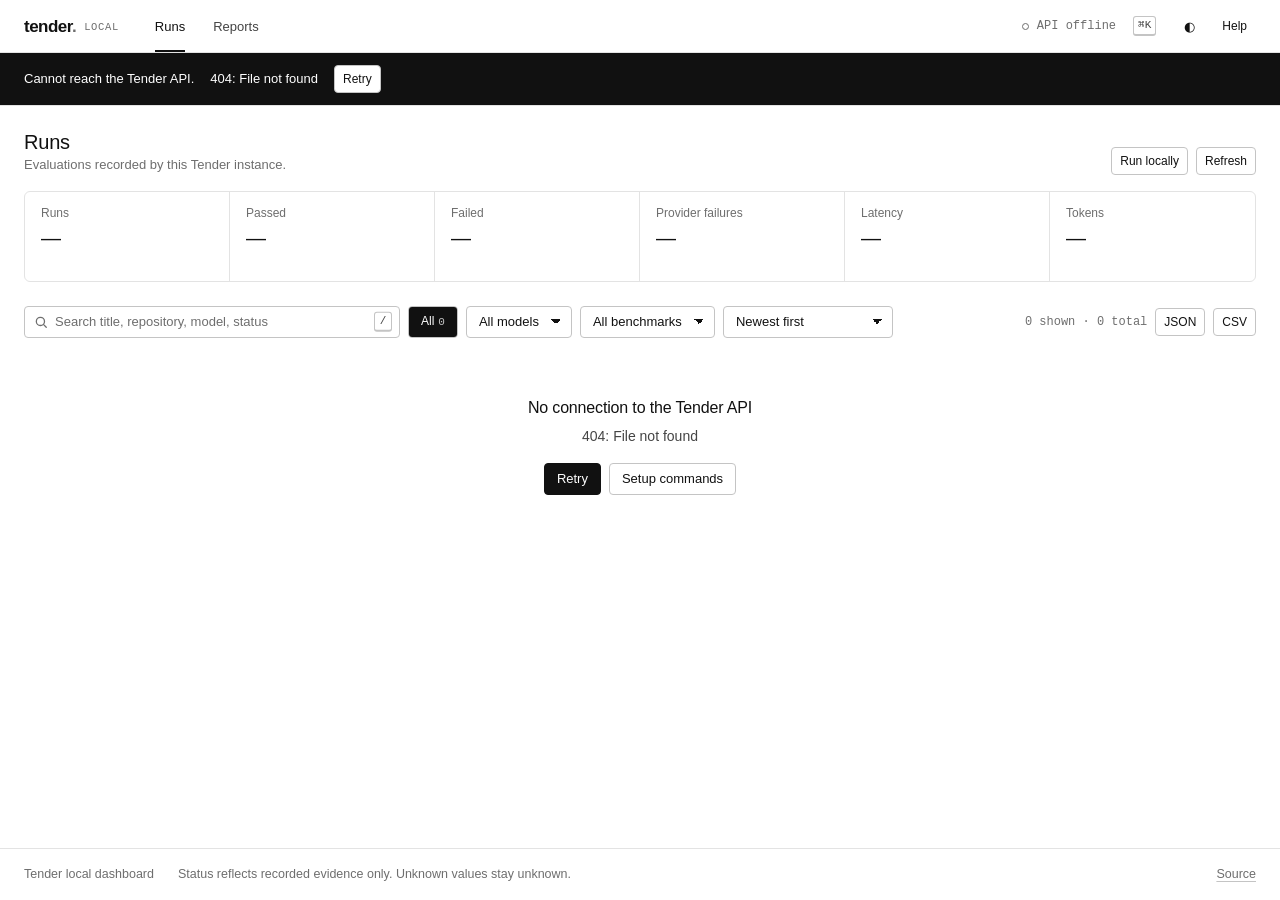
==== commit fa8fc66f: "Phase 3: redesign the interface as a monochrome developer tool - Design system: strict grayscale tok" ====
--- a/dashboard/index.html
+++ b/dashboard/index.html
@@ -1,252 +1,19 @@
 <!doctype html>
 <html lang="en">
 <head>
-  <meta charset="utf-8" />
-  <meta name="viewport" content="width=device-width, initial-scale=1" />
-  <title>Tender — operations dashboard</title>
-  <meta
-    name="description"
-    content="Local-first evidence for coding-agent runs: statuses, events, patches, and provider-reported spend. No invented scores."
-  />
-  <link rel="icon" href="assets/favicon.svg" type="image/svg+xml" />
-  <link rel="stylesheet" href="styles.css" />
+  <meta charset="utf-8">
+  <meta name="viewport" content="width=device-width, initial-scale=1">
+  <meta name="color-scheme" content="light dark">
+  <title>Tender — runs</title>
+  <meta name="description" content="Local Tender dashboard: recorded coding-agent runs, independent verification results, and patch evaluation reports.">
+  <link rel="icon" href="assets/favicon.svg" type="image/svg+xml">
+  <link rel="stylesheet" href="styles.css">
   <script type="module" src="app.js"></script>
 </head>
 <body>
-  <header class="topbar">
-    <div class="topbar-inner">
-      <a class="wordmark" href="#overview" data-action="goto" data-id="overview">
-        Tender<small>Autonomous software, under the microscope</small>
-      </a>
-      <nav class="top-nav" aria-label="Primary navigation">
-        <button data-action="goto" data-id="overview">Scorecard</button>
-        <button data-action="goto" data-id="runs">Runs</button>
-        <button data-action="help">Help</button>
-      </nav>
-      <div class="top-actions">
-        <span class="pill live" id="status-pill" role="status">
-          <span class="dot" aria-hidden="true"></span>
-          <span class="label">API ready</span>
-        </span>
-        <button class="btn on-dark" data-action="open-palette" title="Command palette (Ctrl/Cmd + K)">⌘K</button>
-        <button class="icon-btn" id="theme-btn" data-action="toggle-theme" aria-label="Toggle color theme" title="Toggle theme">☾</button>
-        <button class="btn on-dark" data-action="refresh">Refresh</button>
-        <button class="btn on-dark" data-action="new-run">Start a run ↗</button>
-      </div>
-    </div>
-  </header>
-
-  <main class="shell" id="overview">
-    <noscript>
-      <div class="note">
-        This dashboard needs JavaScript. The JSON API (including <code>/docs</code>) works fine without it.
-      </div>
-    </noscript>
-
-    <div class="banner" id="banner" role="alert">
-      <span aria-hidden="true">⚠</span>
-      <span class="grow" id="banner-text">API unreachable.</span>
-      <button class="btn small" data-action="refresh">Retry</button>
-    </div>
-
-    <section class="kpis" aria-label="Recorded workspace metrics">
-      <div class="kpi">
-        <div class="label">Total runs</div>
-        <div class="value" id="kpi-runs">—</div>
-        <div class="foot" id="kpi-runs-foot">recorded evaluations</div>
-      </div>
-      <div class="kpi">
-        <div class="label">Resolution rate</div>
-        <div class="value" id="kpi-pass">—</div>
-        <div class="foot" id="kpi-pass-foot">awaiting evidence</div>
-      </div>
-      <div class="kpi">
-        <div class="label">Mean latency</div>
-        <div class="value" id="kpi-latency">—</div>
-        <div class="foot" id="kpi-latency-foot">end-to-end runtime</div>
-      </div>
-      <div class="kpi">
-        <div class="label">Spend tracked</div>
-        <div class="value" id="kpi-cost">—</div>
-        <div class="foot" id="kpi-cost-foot">provider-reported values</div>
-      </div>
-    </section>
-
-    <section class="onboarding" id="onboarding" aria-label="Getting started">
-      <header>
-        <div>
-          <h2>Getting started</h2>
-          <p>Three steps take this workspace from empty to evidence-backed. Tender never fills gaps with demo data.</p>
-        </div>
-        <button class="btn small ghost dismiss" data-action="dismiss-onboarding">Dismiss</button>
-      </header>
-      <div class="steps" id="onboard-steps"></div>
-    </section>
-
-    <section id="runs" aria-label="Run history">
-      <div class="toolbar">
-        <div class="search-wrap">
-          <svg class="search-icon" width="14" height="14" viewBox="0 0 24 24" aria-hidden="true">
-            <circle cx="11" cy="11" r="7" fill="none" stroke="currentColor" stroke-width="2.4"></circle>
-            <line x1="16.5" y1="16.5" x2="22" y2="22" stroke="currentColor" stroke-width="2.4" stroke-linecap="round"></line>
-          </svg>
-          <input
-            class="search"
-            id="search"
-            type="search"
-            placeholder="Search title, repository, model, status…"
-            aria-label="Search runs"
-            autocomplete="off"
-          />
-          <kbd>/</kbd>
-        </div>
-        <div class="chips" id="status-chips" role="group" aria-label="Status filters"></div>
-        <select class="select" id="model-select" aria-label="Filter by model"></select>
-        <select class="select" id="benchmark-select" aria-label="Filter by benchmark"></select>
-        <select class="select" id="sort-select" aria-label="Sort runs"></select>
-        <span class="spacer"></span>
-        <span class="view-count" id="view-count"></span>
-        <button class="btn small" data-action="export-json" title="Export current view as JSON">JSON</button>
-        <button class="btn small" data-action="export-csv" title="Export current view as CSV">CSV</button>
-      </div>
-
-      <div class="compare-tray" id="compare-tray" aria-label="Comparison selection">
-        <span id="compare-count"></span>
-        <span class="grow"></span>
-        <button class="btn small" data-action="compare-open">Compare</button>
-        <button class="btn small ghost" data-action="compare-clear">Clear</button>
-      </div>
-
-      <div class="run-list" id="run-list" aria-live="polite"></div>
-    </section>
-  </main>
-
-  <footer class="footer">
-    <div class="footer-inner">
-      <strong>Tender</strong>
-      <span>Local-first evidence for coding-agent runs. No invented scores.</span>
-      <span class="grow"></span>
-      <span>Press <kbd>⌘K</kbd> anywhere · <a href="/docs" target="_blank" rel="noreferrer">API docs ↗</a></span>
-    </div>
-  </footer>
-
-  <div class="drawer-backdrop" id="drawer-backdrop" data-close-on-backdrop></div>
-  <aside class="drawer" id="drawer" role="dialog" aria-modal="true" aria-label="Run details">
-    <div id="drawer-content"></div>
-  </aside>
-
-  <div class="palette-backdrop" id="palette-backdrop" data-close-on-backdrop>
-    <div class="palette" role="dialog" aria-modal="true" aria-label="Command palette">
-      <input
-        id="palette-input"
-        type="text"
-        placeholder="Search runs, actions, and filters…"
-        aria-label="Command palette search"
-        aria-controls="palette-results"
-        autocomplete="off"
-      />
-      <div class="palette-results" id="palette-results" role="listbox" aria-label="Command results"></div>
-      <div class="palette-foot">
-        <span><kbd>↑↓</kbd> navigate</span>
-        <span><kbd>↵</kbd> run</span>
-        <span><kbd>esc</kbd> close</span>
-      </div>
-    </div>
-  </div>
-
-  <div class="dialog-backdrop" id="setup-backdrop" data-close-on-backdrop>
-    <div class="dialog" role="dialog" aria-modal="true" aria-labelledby="setup-title">
-      <h3 id="setup-title">Start a run</h3>
-      <p class="lead">
-        Two honest paths: run the pinned fixture locally, or queue a run through the API for a worker to claim.
-        The dashboard only reports what gets recorded.
-      </p>
-      <h4>1 · Run the pinned fixture</h4>
-      <pre id="setup-command">python -m tender run-experiment \
-  --manifest experiments/retry-ablation-v1.toml \
-  --dataset benchmarks/tasks.jsonl \
-  --output results/fixture-retry-ablation.json</pre>
-      <div class="actions-row">
-        <button class="btn small" data-action="copy-code" data-id="setup-command" data-label="Fixture command">Copy command</button>
-      </div>
-      <h4>2 · Or queue through the API + worker</h4>
-      <pre id="setup-queue"># Terminal 1 — API on loopback
-uvicorn tender.api:app --port 8000
-
-# Terminal 2 — worker (needs TENDER_WORKSPACE_ROOT + a Docker sandbox)
-python -m tender worker
-
-# Terminal 3 — queue a run
-curl -s -X POST http://127.0.0.1:8000/runs \
-  -H 'content-type: application/json' \
-  -d '{
-    "workspace": "your-fixture-name",
-    "config": {"sandbox": "docker"},
-    "issue": {"repository": "local/fixture", "title": "Fix the percentage bug"}
-  }'</pre>
-      <div class="actions-row">
-        <button class="btn small" data-action="copy-code" data-id="setup-queue" data-label="Queue commands">Copy commands</button>
-      </div>
-      <div class="note">
-        Cancelling only works while a run is queued; once a worker claims it, the workflow decides the outcome.
-      </div>
-      <div class="dialog-actions">
-        <button class="btn primary" data-action="close-dialog">Done</button>
-      </div>
-    </div>
-  </div>
-
-  <div class="dialog-backdrop" id="help-backdrop" data-close-on-backdrop>
-    <div class="dialog" role="dialog" aria-modal="true" aria-labelledby="help-title">
-      <h3 id="help-title">Keyboard &amp; operations</h3>
-      <p class="lead">Every action here maps to a plain API call — nothing is hidden behind the UI.</p>
-      <h4>Shortcuts</h4>
-      <div class="shortcut-grid">
-        <div class="shortcut"><span>Command palette</span><span><kbd>⌘K</kbd> / <kbd>Ctrl K</kbd></span></div>
-        <div class="shortcut"><span>Focus search</span><kbd>/</kbd></div>
-        <div class="shortcut"><span>Move selection</span><span><kbd>j</kbd> <kbd>k</kbd></span></div>
-        <div class="shortcut"><span>Open selected run</span><kbd>↵</kbd></div>
-        <div class="shortcut"><span>Select for compare</span><kbd>x</kbd></div>
-        <div class="shortcut"><span>Cancel selected run</span><kbd>c</kbd></div>
-        <div class="shortcut"><span>Refresh</span><kbd>r</kbd></div>
-        <div class="shortcut"><span>Toggle theme</span><kbd>t</kbd></div>
-        <div class="shortcut"><span>Close overlays</span><kbd>esc</kbd></div>
-      </div>
-      <h4>Endpoints used by this page</h4>
-      <pre id="help-endpoints">GET  /runs?summary=true     list with X-Total-Count
-GET  /runs/{id}             full run (patch, output)
-GET  /runs/{id}/events      timeline
-GET  /runs/{id}/artifact    recorded files
-POST /runs/{id}/cancel      cancel a queued run
-GET  /metrics               scorecard aggregate
-GET  /ready                 liveness</pre>
-      <h4>Worker &amp; validation commands</h4>
-      <pre id="help-commands">python -m tender worker
-python -m tender validate-benchmark \
-  --manifest experiments/retry-ablation-v1.toml \
-  --dataset benchmarks/tasks.jsonl</pre>
-      <div class="actions-row">
-        <button class="btn small" data-action="copy-code" data-id="help-commands" data-label="Commands">Copy commands</button>
-      </div>
-      <div class="dialog-actions">
-        <a class="btn" href="/docs" target="_blank" rel="noreferrer">Open API docs ↗</a>
-        <button class="btn primary" data-action="close-dialog">Close</button>
-      </div>
-    </div>
-  </div>
-
-  <div class="dialog-backdrop" id="compare-backdrop" data-close-on-backdrop>
-    <div class="dialog wide" role="dialog" aria-modal="true" aria-labelledby="compare-title">
-      <h3 id="compare-title">Run comparison</h3>
-      <p class="lead">Side-by-side recorded fields from the selected runs. No composite scores.</p>
-      <div id="compare-content"></div>
-      <div class="dialog-actions">
-        <button class="btn" data-action="compare-export">Export comparison JSON</button>
-        <button class="btn primary" data-action="compare-close">Close</button>
-      </div>
-    </div>
-  </div>
-
-  <div class="toasts" id="toasts" aria-live="polite"></div>
+  <noscript>
+    <p class="empty">The Tender dashboard needs JavaScript. Every view is also available from the API: <code>GET /runs</code>, <code>GET /metrics</code>, <code>GET /reports</code>.</p>
+  </noscript>
+  <div id="root" data-mode="live"></div>
 </body>
 </html>
--- a/dashboard/styles.css
+++ b/dashboard/styles.css
@@ -1,1622 +1,1824 @@
-/* ==========================================================================
-   Tender dashboard — monochrome editorial design system
-   Zero-build: linked directly by index.html. No inline styles (strict CSP).
-   ========================================================================== */
+/* Tender design system and dashboard.
+ *
+ * Strictly monochrome. Status is carried by glyphs, labels, and weight, never
+ * by hue. Shared by the local dashboard, the static replay, and the public
+ * landing page (which adds demo/styles.css for its own layout).
+ */
+
+/* ---------------------------------------------------------------- tokens */
 
 :root {
   color-scheme: light;
-  --paper: #ececec;
-  --paper-2: #f6f6f6;
-  --paper-3: #fbfbfb;
-  --ink: #1d1d1d;
-  --ink-2: #3a3a3a;
-  --muted: #6d6d6d;
-  --faint: #9a9a9a;
-  --line: rgba(29, 29, 29, 0.16);
-  --line-strong: rgba(29, 29, 29, 0.35);
-  --bar: linear-gradient(180deg, #6f6f6f, #4c4c4c);
-  --bar-ink: #f5f5f5;
-  --btn: #f1f1f1;
-  --btn-border: #3e3e3e;
-  --btn-shadow: #3e3e3e;
-  --primary: #262626;
-  --primary-ink: #f7f7f7;
-  --primary-shadow: #151515;
+  --bg: #ffffff;
   --surface: #f7f7f7;
   --surface-2: #efefef;
-  --surface-3: #e4e4e4;
-  --overlay: rgba(18, 18, 18, 0.62);
-  --shadow: 0 18px 44px rgba(20, 20, 20, 0.24);
-  --shadow-soft: 0 6px 18px rgba(20, 20, 20, 0.12);
-  --focus: #1d1d1d;
-  --ok: #4d4d4d;
-  --warn: #6a6a6a;
-  --font: "Avenir Next", "Trebuchet MS", ui-rounded, system-ui, -apple-system, sans-serif;
-  --mono: ui-monospace, "SF Mono", SFMono-Regular, Menlo, Consolas, monospace;
-  --radius: 6px;
-  --radius-pill: 999px;
-}
-
-[data-theme="dark"] {
+  --border: #e3e3e3;
+  --border-strong: #c4c4c4;
+  --text: #111111;
+  --text-2: #444444;
+  --text-3: #6e6e6e;
+  --inverse-bg: #111111;
+  --inverse-text: #ffffff;
+  --diff-add: #e9e9e9;
+  --diff-del-stripe: #f1f1f1;
+  --diff-hunk: #f4f4f4;
+  --shadow: 0 1px 2px rgb(0 0 0 / 6%), 0 8px 24px rgb(0 0 0 / 8%);
+  --scrim: rgb(255 255 255 / 72%);
+
+  --font-sans: "Inter", ui-sans-serif, -apple-system, BlinkMacSystemFont, "Segoe UI", Roboto,
+    "Helvetica Neue", Arial, sans-serif;
+  --font-mono: ui-monospace, "SF Mono", SFMono-Regular, Menlo, Consolas, "Liberation Mono",
+    monospace;
+
+  --s1: 4px;
+  --s2: 8px;
+  --s3: 12px;
+  --s4: 16px;
+  --s5: 24px;
+  --s6: 32px;
+  --s7: 48px;
+  --s8: 64px;
+  --radius: 4px;
+  --radius-lg: 6px;
+  --measure: 68ch;
+  --page: 1280px;
+  --dur: 180ms;
+  --dur-slow: 240ms;
+  --ease: cubic-bezier(0.2, 0, 0, 1);
+  --row: 40px;
+}
+
+@media (prefers-color-scheme: dark) {
+  :root:not([data-theme="light"]) {
+    color-scheme: dark;
+    --bg: #0c0c0c;
+    --surface: #141414;
+    --surface-2: #1b1b1b;
+    --border: #262626;
+    --border-strong: #3d3d3d;
+    --text: #ededed;
+    --text-2: #bdbdbd;
+    --text-3: #8f8f8f;
+    --inverse-bg: #ededed;
+    --inverse-text: #0c0c0c;
+    --diff-add: #242424;
+    --diff-del-stripe: #181818;
+    --diff-hunk: #161616;
+    --shadow: 0 1px 2px rgb(0 0 0 / 40%), 0 8px 24px rgb(0 0 0 / 50%);
+    --scrim: rgb(0 0 0 / 64%);
+  }
+}
+
+:root[data-theme="dark"] {
   color-scheme: dark;
-  --paper: #191919;
-  --paper-2: #212121;
-  --paper-3: #262626;
-  --ink: #ececec;
-  --ink-2: #cfcfcf;
-  --muted: #9b9b9b;
-  --faint: #707070;
-  --line: rgba(236, 236, 236, 0.16);
-  --line-strong: rgba(236, 236, 236, 0.38);
-  --bar: linear-gradient(180deg, #3b3b3b, #2a2a2a);
-  --bar-ink: #ededed;
-  --btn: #2c2c2c;
-  --btn-border: #4a4a4a;
-  --btn-shadow: #111111;
-  --primary: #ececec;
-  --primary-ink: #1c1c1c;
-  --primary-shadow: #000000;
-  --surface: #232323;
-  --surface-2: #2a2a2a;
-  --surface-3: #333333;
-  --overlay: rgba(5, 5, 5, 0.72);
-  --shadow: 0 18px 44px rgba(0, 0, 0, 0.55);
-  --shadow-soft: 0 6px 18px rgba(0, 0, 0, 0.4);
-  --focus: #f0f0f0;
-  --ok: #b9b9b9;
-  --warn: #8d8d8d;
-}
-
-* {
+  --bg: #0c0c0c;
+  --surface: #141414;
+  --surface-2: #1b1b1b;
+  --border: #262626;
+  --border-strong: #3d3d3d;
+  --text: #ededed;
+  --text-2: #bdbdbd;
+  --text-3: #8f8f8f;
+  --inverse-bg: #ededed;
+  --inverse-text: #0c0c0c;
+  --diff-add: #242424;
+  --diff-del-stripe: #181818;
+  --diff-hunk: #161616;
+  --shadow: 0 1px 2px rgb(0 0 0 / 40%), 0 8px 24px rgb(0 0 0 / 50%);
+  --scrim: rgb(0 0 0 / 64%);
+}
+
+/* ------------------------------------------------------------------ base */
+
+*,
+*::before,
+*::after {
   box-sizing: border-box;
 }
 
 html {
-  scroll-behavior: smooth;
+  -webkit-text-size-adjust: 100%;
+  text-size-adjust: 100%;
 }
 
 body {
   margin: 0;
-  background: var(--paper);
-  color: var(--ink);
-  font-family: var(--font);
-  font-size: 15px;
-  line-height: 1.45;
+  background: var(--bg);
+  color: var(--text);
+  font: 400 14px/1.5 var(--font-sans);
+  font-feature-settings: "cv11", "ss01";
+  -webkit-font-smoothing: antialiased;
   overflow-x: hidden;
 }
 
-button,
-input,
-select {
-  font: inherit;
-  color: inherit;
+h1,
+h2,
+h3,
+h4 {
+  margin: 0;
+  font-weight: 500;
+  letter-spacing: -0.01em;
+  line-height: 1.25;
+}
+
+p {
+  margin: 0;
 }
 
 a {
   color: inherit;
-}
-
-a.btn {
-  text-decoration: none;
+  text-decoration: underline;
+  text-decoration-color: var(--border-strong);
+  text-underline-offset: 3px;
+  transition: text-decoration-color var(--dur) var(--ease);
+}
+
+a:hover {
+  text-decoration-color: currentColor;
 }
 
 code,
 kbd,
+pre,
+.mono {
+  font-family: var(--font-mono);
+  font-size: 0.92em;
+}
+
+code {
+  overflow-wrap: anywhere;
+}
+
+kbd {
+  display: inline-block;
+  min-width: 1.6em;
+  padding: 0 var(--s1);
+  border: 1px solid var(--border-strong);
+  border-bottom-width: 2px;
+  border-radius: 3px;
+  color: var(--text-2);
+  font-size: 11px;
+  line-height: 1.6;
+  text-align: center;
+}
+
 pre {
-  font-family: var(--mono);
-}
-
-.sr-only {
-  position: absolute;
+  margin: 0;
+  white-space: pre;
+}
+
+:focus-visible {
+  outline: 2px solid var(--text);
+  outline-offset: 2px;
+}
+
+::selection {
+  background: var(--inverse-bg);
+  color: var(--inverse-text);
+}
+
+[hidden] {
+  display: none !important;
+}
+
+.visually-hidden {
+  position: absolute !important;
   width: 1px;
   height: 1px;
+  overflow: hidden;
+  clip-path: inset(50%);
+  white-space: nowrap;
+}
+
+.skip-link {
+  position: absolute;
+  left: var(--s4);
+  top: -100px;
+  z-index: 100;
+  padding: var(--s2) var(--s3);
+  background: var(--inverse-bg);
+  color: var(--inverse-text);
+}
+
+.skip-link:focus {
+  top: var(--s2);
+}
+
+/* --------------------------------------------------------------- controls */
+
+.btn {
+  display: inline-flex;
+  align-items: center;
+  justify-content: center;
+  gap: var(--s2);
+  min-height: 32px;
+  padding: 0 var(--s3);
+  border: 1px solid var(--border-strong);
+  border-radius: var(--radius);
+  background: var(--bg);
+  color: var(--text);
+  font: 500 13px/1 var(--font-sans);
+  text-decoration: none;
+  white-space: nowrap;
+  cursor: pointer;
+  transition:
+    background-color var(--dur) var(--ease),
+    border-color var(--dur) var(--ease),
+    color var(--dur) var(--ease);
+}
+
+.btn:hover {
+  background: var(--surface-2);
+  border-color: var(--text-3);
+}
+
+.btn:active {
+  background: var(--border);
+}
+
+.btn[disabled],
+.btn[aria-disabled="true"] {
+  color: var(--text-3);
+  border-color: var(--border);
+  background: var(--bg);
+  cursor: not-allowed;
+}
+
+.btn.primary {
+  background: var(--inverse-bg);
+  border-color: var(--inverse-bg);
+  color: var(--inverse-text);
+}
+
+.btn.primary:hover {
+  background: var(--text-2);
+  border-color: var(--text-2);
+}
+
+.btn.ghost {
+  border-color: transparent;
+  background: transparent;
+}
+
+.btn.ghost:hover {
+  background: var(--surface-2);
+}
+
+.btn.small {
+  min-height: 28px;
+  padding: 0 var(--s2);
+  font-size: 12px;
+}
+
+.btn.icon {
+  width: 32px;
   padding: 0;
-  margin: -1px;
+}
+
+.input,
+.select {
+  min-height: 32px;
+  padding: 0 var(--s3);
+  border: 1px solid var(--border-strong);
+  border-radius: var(--radius);
+  background: var(--bg);
+  color: var(--text);
+  font: 400 13px/1 var(--font-sans);
+  transition: border-color var(--dur) var(--ease);
+}
+
+.input:hover,
+.select:hover {
+  border-color: var(--text-3);
+}
+
+.input::placeholder {
+  color: var(--text-3);
+}
+
+.select {
+  padding-right: var(--s6);
+  appearance: none;
+  background-image: linear-gradient(45deg, transparent 50%, currentColor 50%),
+    linear-gradient(135deg, currentColor 50%, transparent 50%);
+  background-position:
+    calc(100% - 15px) 50%,
+    calc(100% - 10px) 50%;
+  background-size: 5px 5px;
+  background-repeat: no-repeat;
+}
+
+.segmented {
+  display: inline-flex;
+  border: 1px solid var(--border-strong);
+  border-radius: var(--radius);
   overflow: hidden;
-  clip: rect(0 0 0 0);
+}
+
+.segmented button {
+  min-height: 30px;
+  padding: 0 var(--s3);
+  border: 0;
+  border-right: 1px solid var(--border);
+  background: var(--bg);
+  color: var(--text-2);
+  font: 500 12px/1 var(--font-sans);
+  cursor: pointer;
+  transition:
+    background-color var(--dur) var(--ease),
+    color var(--dur) var(--ease);
+}
+
+.segmented button:last-child {
+  border-right: 0;
+}
+
+.segmented button:hover {
+  background: var(--surface-2);
+  color: var(--text);
+}
+
+.segmented button[aria-pressed="true"] {
+  background: var(--inverse-bg);
+  color: var(--inverse-text);
+}
+
+.segmented .count {
+  margin-left: var(--s1);
+  font-family: var(--font-mono);
+  font-size: 11px;
+  opacity: 0.75;
+}
+
+/* ------------------------------------------------- labels and status marks */
+
+.label {
+  display: inline-flex;
+  align-items: center;
+  gap: var(--s1);
+  padding: 1px 6px;
+  border: 1px solid var(--border-strong);
+  border-radius: 3px;
+  color: var(--text-2);
+  font: 500 10.5px/1.5 var(--font-mono);
+  letter-spacing: 0.06em;
+  text-transform: uppercase;
   white-space: nowrap;
-  border: 0;
-}
-
-:focus-visible {
-  outline: 2px solid var(--focus);
-  outline-offset: 2px;
+}
+
+.label.verified {
+  background: var(--inverse-bg);
+  border-color: var(--inverse-bg);
+  color: var(--inverse-text);
+}
+
+.label.recorded {
+  border-style: solid;
+  color: var(--text);
+}
+
+.label.derived {
+  border-style: dashed;
+}
+
+.label.unknown {
+  border-style: dotted;
+  color: var(--text-3);
+}
+
+.status {
+  display: inline-flex;
+  align-items: center;
+  gap: var(--s2);
+  font-weight: 500;
+  white-space: nowrap;
+}
+
+.status .mark {
+  display: inline-grid;
+  place-items: center;
+  width: 16px;
+  height: 16px;
+  border: 1.5px solid currentColor;
+  border-radius: 50%;
+  font: 700 9px/1 var(--font-mono);
+  flex: none;
+}
+
+.status.passed .mark,
+.status.accepted .mark {
+  background: var(--inverse-bg);
+  border-color: var(--inverse-bg);
+  color: var(--inverse-text);
+}
+
+.status.failed .mark,
+.status.rejected .mark {
   border-radius: 3px;
 }
 
-/* --------------------------------------------------------------------------
-   Top bar
-   -------------------------------------------------------------------------- */
+.status.queued .mark,
+.status.cancelled .mark,
+.status.inconclusive .mark,
+.status.not_run .mark,
+.status.not_configured .mark,
+.status.unknown .mark {
+  border-style: dashed;
+  color: var(--text-3);
+}
+
+.status.running .mark,
+.status.awaiting_approval .mark,
+.status.pending_approval .mark {
+  background: linear-gradient(90deg, currentColor 50%, transparent 50%);
+}
+
+.status.error .mark {
+  border-radius: 2px;
+  transform: rotate(45deg) scale(0.85);
+}
+
+.status .text {
+  font-size: 13px;
+}
+
+.status.muted .text {
+  color: var(--text-3);
+}
+
+/* ------------------------------------------------------------- app layout */
+
+.app {
+  min-height: 100vh;
+  display: grid;
+  /* minmax(0, 1fr): wide tables scroll inside their wrapper instead of
+     stretching the page past the viewport. */
+  grid-template-columns: minmax(0, 1fr);
+  grid-template-rows: auto auto 1fr auto;
+}
 
 .topbar {
   position: sticky;
   top: 0;
-  z-index: 40;
-  background: var(--bar);
-  color: var(--bar-ink);
-  border-bottom: 4px solid color-mix(in srgb, var(--bar-ink) 12%, transparent);
-  box-shadow: 0 3px 0 rgba(24, 24, 24, 0.28);
+  z-index: 20;
+  border-bottom: 1px solid var(--border);
+  background: var(--bg);
 }
 
 .topbar-inner {
+  max-width: var(--page);
+  margin: 0 auto;
+  min-height: 52px;
+  padding: 0 var(--s5);
   display: flex;
   align-items: center;
-  gap: 18px;
-  max-width: 1460px;
-  margin: 0 auto;
-  padding: 11px 3.2%;
+  gap: var(--s5);
 }
 
 .wordmark {
-  display: flex;
-  flex-direction: column;
+  font: 600 17px/1 var(--font-sans);
+  letter-spacing: -0.03em;
   text-decoration: none;
-  font-size: 22px;
-  font-weight: 900;
-  letter-spacing: -0.06em;
-  line-height: 1;
+  white-space: nowrap;
+}
+
+.wordmark span {
+  color: var(--text-3);
 }
 
 .wordmark small {
-  margin-top: 3px;
-  font-size: 9px;
-  font-weight: 700;
-  letter-spacing: 0.16em;
+  margin-left: var(--s2);
+  color: var(--text-3);
+  font: 500 10.5px/1 var(--font-mono);
+  letter-spacing: 0.06em;
   text-transform: uppercase;
-  opacity: 0.72;
-}
-
-.top-nav {
-  display: flex;
-  gap: 4px;
-  margin-left: 10px;
-}
-
-.top-nav button {
+  vertical-align: 2px;
+}
+
+.nav {
+  display: flex;
+  gap: var(--s1);
+}
+
+.nav a,
+.nav button {
+  position: relative;
+  padding: var(--s2) var(--s3);
   border: 0;
-  background: transparent;
-  color: inherit;
-  padding: 8px 12px;
-  border-radius: var(--radius-pill);
-  font-size: 13px;
-  font-weight: 700;
-  opacity: 0.86;
-  transition: background 0.15s ease, opacity 0.15s ease;
-}
-
-.top-nav button:hover {
-  background: color-mix(in srgb, var(--bar-ink) 14%, transparent);
-  opacity: 1;
+  border-radius: var(--radius);
+  background: none;
+  color: var(--text-2);
+  font: 500 13px/1 var(--font-sans);
+  text-decoration: none;
+  cursor: pointer;
+  transition:
+    color var(--dur) var(--ease),
+    background-color var(--dur) var(--ease);
+}
+
+.nav a:hover,
+.nav button:hover {
+  color: var(--text);
+  background: var(--surface);
+}
+
+.nav [aria-current="page"] {
+  color: var(--text);
+}
+
+.nav [aria-current="page"]::after {
+  content: "";
+  position: absolute;
+  left: var(--s3);
+  right: var(--s3);
+  bottom: -11px;
+  height: 2px;
+  background: var(--text);
+}
+
+.topbar .spacer {
+  flex: 1;
 }
 
 .top-actions {
   display: flex;
   align-items: center;
-  gap: 8px;
-  margin-left: auto;
-}
-
-.pill {
+  gap: var(--s2);
+}
+
+.connection {
   display: inline-flex;
   align-items: center;
-  gap: 7px;
-  padding: 6px 11px;
-  border-radius: var(--radius-pill);
-  background: color-mix(in srgb, var(--bar-ink) 12%, transparent);
-  font-size: 11px;
-  font-weight: 800;
-  letter-spacing: 0.05em;
-  text-transform: uppercase;
+  gap: var(--s2);
+  color: var(--text-3);
+  font: 500 12px/1 var(--font-mono);
   white-space: nowrap;
 }
 
-.pill .dot {
-  width: 8px;
-  height: 8px;
+.connection .dot {
+  width: 7px;
+  height: 7px;
   border-radius: 50%;
-  background: var(--bar-ink);
-  opacity: 0.55;
-}
-
-.pill.live .dot {
-  opacity: 1;
-  animation: pulse 2.2s ease-in-out infinite;
-}
-
-.pill.offline .dot {
-  background: transparent;
-  border: 2px solid var(--bar-ink);
-}
-
-@keyframes pulse {
-  0%,
-  100% {
-    transform: scale(1);
-    opacity: 1;
-  }
-  50% {
-    transform: scale(0.68);
-    opacity: 0.55;
-  }
-}
-
-/* --------------------------------------------------------------------------
-   Buttons
-   -------------------------------------------------------------------------- */
-
-.btn {
-  display: inline-flex;
-  align-items: center;
-  gap: 7px;
-  border: 2px solid var(--btn-border);
-  background: var(--btn);
-  color: var(--ink-2);
-  padding: 8px 13px;
-  border-radius: var(--radius-pill);
+  border: 1.5px solid currentColor;
+}
+
+.connection.ok .dot {
+  background: currentColor;
+}
+
+.connection.ok {
+  color: var(--text-2);
+}
+
+.notice {
+  border-bottom: 1px solid var(--border);
+  background: var(--surface);
+}
+
+.notice-inner {
+  max-width: var(--page);
+  margin: 0 auto;
+  padding: var(--s3) var(--s5);
+  display: flex;
+  flex-wrap: wrap;
+  align-items: baseline;
+  gap: var(--s2) var(--s4);
+  color: var(--text-2);
+  font-size: 13px;
+}
+
+.notice-inner strong {
+  color: var(--text);
+  font-weight: 500;
+}
+
+.notice.alert {
+  background: var(--inverse-bg);
+  color: var(--inverse-text);
+}
+
+.notice.alert .notice-inner,
+.notice.alert strong {
+  color: var(--inverse-text);
+}
+
+.main {
+  width: 100%;
+  max-width: var(--page);
+  margin: 0 auto;
+  padding: var(--s5) var(--s5) var(--s7);
+}
+
+.page-head {
+  display: flex;
+  flex-wrap: wrap;
+  align-items: end;
+  justify-content: space-between;
+  gap: var(--s3);
+  margin-bottom: var(--s4);
+}
+
+.page-head h1 {
+  font-size: 20px;
+}
+
+.page-head p {
+  color: var(--text-3);
+  font-size: 13px;
+}
+
+/* ----------------------------------------------------------- summary strip */
+
+.summary {
+  display: grid;
+  grid-template-columns: repeat(6, minmax(0, 1fr));
+  margin: 0 0 var(--s5);
+  border: 1px solid var(--border);
+  border-radius: var(--radius-lg);
+}
+
+.summary > div {
+  padding: var(--s3) var(--s4);
+  border-right: 1px solid var(--border);
+  min-width: 0;
+}
+
+.summary > div:last-child {
+  border-right: 0;
+}
+
+.summary dt {
+  color: var(--text-3);
   font-size: 12px;
-  font-weight: 900;
-  box-shadow: 0 3px 0 var(--btn-shadow);
-  transition: transform 0.15s ease, box-shadow 0.15s ease, background 0.15s ease;
-}
-
-.btn:hover {
-  transform: translateY(-1px);
-  box-shadow: 0 4px 0 var(--btn-shadow);
-}
-
-.btn:active {
-  transform: translateY(1px);
-  box-shadow: 0 1px 0 var(--btn-shadow);
-}
-
-.btn.primary {
-  background: var(--primary);
-  color: var(--primary-ink);
-  border-color: var(--primary-shadow);
-  box-shadow: 0 3px 0 var(--primary-shadow);
-}
-
-.btn.ghost {
-  background: transparent;
-  box-shadow: none;
-  border-style: dashed;
-  color: var(--muted);
-}
-
-.btn.ghost:hover {
-  background: color-mix(in srgb, var(--ink) 6%, transparent);
-  box-shadow: none;
-}
-
-.btn.on-dark {
-  background: color-mix(in srgb, var(--bar-ink) 14%, transparent);
-  border-color: color-mix(in srgb, var(--bar-ink) 30%, transparent);
-  color: var(--bar-ink);
-  box-shadow: none;
-}
-
-.btn.on-dark:hover {
-  background: color-mix(in srgb, var(--bar-ink) 22%, transparent);
-}
-
-.btn.small {
-  padding: 5px 10px;
-  font-size: 11px;
-  border-width: 2px;
-}
-
-.btn:disabled {
-  opacity: 0.55;
-  cursor: not-allowed;
-  transform: none;
-  box-shadow: none;
-}
-
-.icon-btn {
-  border: 0;
-  background: transparent;
-  color: inherit;
-  width: 34px;
-  height: 34px;
-  border-radius: 50%;
-  display: inline-grid;
-  place-items: center;
-  font-size: 15px;
-  transition: background 0.15s ease;
-}
-
-.icon-btn:hover {
-  background: color-mix(in srgb, currentColor 12%, transparent);
-}
-
-/* --------------------------------------------------------------------------
-   Shell & KPIs
-   -------------------------------------------------------------------------- */
-
-.shell {
-  max-width: 1460px;
-  margin: 0 auto;
-  padding: 26px 3.2% 60px;
-}
-
-.banner {
-  display: none;
-  align-items: center;
-  gap: 12px;
-  margin-bottom: 18px;
-  padding: 12px 16px;
-  border: 2px solid var(--line-strong);
-  background: var(--surface-2);
-  border-radius: var(--radius);
-  font-size: 13px;
-  font-weight: 700;
-}
-
-.banner.open {
-  display: flex;
-}
-
-.banner .grow {
-  flex: 1;
-}
-
-.kpis {
-  display: grid;
-  grid-template-columns: repeat(4, 1fr);
-  gap: 12px;
-  margin-bottom: 22px;
-}
-
-.kpi {
-  position: relative;
-  padding: 16px 18px;
-  background: var(--surface);
-  border: 2px solid var(--line-strong);
-  border-radius: var(--radius);
-  box-shadow: 4px 5px 0 color-mix(in srgb, var(--ink) 14%, transparent);
-  transition: transform 0.18s ease;
-}
-
-.kpi:hover {
-  transform: translateY(-3px);
-}
-
-.kpi .label {
-  color: var(--muted);
-  font-size: 10px;
-  font-weight: 900;
-  letter-spacing: 0.12em;
-  text-transform: uppercase;
-}
-
-.kpi .value {
-  margin-top: 8px;
-  font-size: 30px;
-  font-weight: 950;
-  letter-spacing: -0.06em;
-  line-height: 1;
-}
-
-.kpi .foot {
-  margin-top: 6px;
-  color: var(--muted);
+}
+
+.summary dd {
+  margin: var(--s1) 0 0;
+  font: 500 20px/1.2 var(--font-sans);
+  font-variant-numeric: tabular-nums;
+  letter-spacing: -0.02em;
+}
+
+.summary .foot {
+  display: block;
+  margin-top: 2px;
+  color: var(--text-3);
   font-size: 11.5px;
-}
-
-/* --------------------------------------------------------------------------
-   Toolbar
-   -------------------------------------------------------------------------- */
-
-.toolbar {
-  position: sticky;
-  top: 59px;
-  z-index: 30;
-  display: flex;
-  flex-wrap: wrap;
-  align-items: center;
-  gap: 10px;
-  margin-bottom: 14px;
-  padding: 10px 12px;
-  background: color-mix(in srgb, var(--paper) 88%, transparent);
-  backdrop-filter: blur(10px);
-  border: 2px solid var(--line);
-  border-radius: var(--radius);
-}
-
-.search-wrap {
-  position: relative;
-  flex: 1 1 240px;
-  min-width: 200px;
-}
-
-.search-wrap .search-icon {
-  position: absolute;
-  left: 12px;
-  top: 50%;
-  transform: translateY(-50%);
-  color: var(--faint);
-  font-size: 13px;
-  pointer-events: none;
-}
-
-.search {
-  width: 100%;
-  padding: 9px 58px 9px 32px;
-  border: 2px solid var(--line-strong);
-  border-radius: var(--radius-pill);
-  background: var(--surface);
-  outline: none;
-  transition: border-color 0.15s ease, box-shadow 0.15s ease;
-}
-
-.search:focus {
-  border-color: var(--ink);
-  box-shadow: 0 0 0 3px color-mix(in srgb, var(--ink) 12%, transparent);
-}
-
-.search-wrap kbd {
-  position: absolute;
-  right: 10px;
-  top: 50%;
-  transform: translateY(-50%);
-}
-
-kbd {
-  display: inline-block;
-  padding: 2px 7px;
-  border: 1px solid var(--line-strong);
-  border-bottom-width: 2px;
-  border-radius: 5px;
-  background: var(--surface-2);
-  font-size: 10.5px;
-  font-weight: 800;
-  color: var(--muted);
-}
-
-.chips {
-  display: flex;
-  flex-wrap: wrap;
-  gap: 6px;
-}
-
-.chip {
-  display: inline-flex;
-  align-items: center;
-  gap: 6px;
-  border: 2px solid var(--line);
-  background: transparent;
-  color: var(--muted);
-  padding: 5px 11px;
-  border-radius: var(--radius-pill);
-  font-size: 11.5px;
-  font-weight: 800;
-  transition: background 0.15s ease, color 0.15s ease, border-color 0.15s ease;
-}
-
-.chip:hover {
-  border-color: var(--line-strong);
-  color: var(--ink);
-}
-
-.chip.active {
-  background: var(--primary);
-  border-color: var(--primary);
-  color: var(--primary-ink);
-}
-
-.chip .count {
-  opacity: 0.65;
-  font-size: 10.5px;
-}
-
-.select {
-  padding: 8px 10px;
-  border: 2px solid var(--line-strong);
-  border-radius: var(--radius-pill);
-  background: var(--surface);
-  font-size: 12px;
-  font-weight: 700;
-  cursor: pointer;
-  max-width: 190px;
-}
-
-.toolbar .spacer {
-  flex: 1;
-}
-
-.view-count {
-  color: var(--muted);
-  font-size: 12px;
-  font-weight: 700;
-  white-space: nowrap;
-}
-
-/* --------------------------------------------------------------------------
-   Onboarding
-   -------------------------------------------------------------------------- */
-
-.onboarding {
-  display: none;
-  margin-bottom: 16px;
-  padding: 18px 20px;
-  border: 2px dashed var(--line-strong);
-  border-radius: var(--radius);
-  background: var(--surface);
-}
-
-.onboarding.open {
-  display: block;
-}
-
-.onboarding header {
-  display: flex;
-  align-items: baseline;
-  gap: 12px;
-}
-
-.onboarding h2 {
-  margin: 0;
-  font-size: 19px;
-  letter-spacing: -0.04em;
-}
-
-.onboarding p {
-  margin: 4px 0 0;
-  color: var(--muted);
-  font-size: 13px;
-}
-
-.onboarding .dismiss {
-  margin-left: auto;
-}
-
-.steps {
-  display: grid;
-  grid-template-columns: repeat(3, 1fr);
-  gap: 10px;
-  margin-top: 14px;
-}
-
-.step {
-  display: flex;
-  gap: 10px;
-  padding: 12px 13px;
-  border: 2px solid var(--line);
-  border-radius: var(--radius);
-  background: var(--paper-3);
-  font-size: 12.5px;
-}
-
-.step .tick {
-  flex: none;
-  width: 20px;
-  height: 20px;
-  margin-top: 1px;
-  border: 2px solid var(--line-strong);
-  border-radius: 50%;
-  display: grid;
-  place-items: center;
-  font-size: 11px;
-  font-weight: 900;
-  color: transparent;
-}
-
-.step.done .tick {
-  background: var(--primary);
-  border-color: var(--primary);
-  color: var(--primary-ink);
-}
-
-.step strong {
-  display: block;
-}
-
-.step span {
-  color: var(--muted);
-}
-
-.step code {
-  font-size: 11px;
-  background: var(--surface-2);
-  padding: 1px 5px;
-  border-radius: 4px;
-}
-
-/* --------------------------------------------------------------------------
-   Run list
-   -------------------------------------------------------------------------- */
-
-.run-list {
-  display: grid;
-  gap: 9px;
-}
-
-.run-row {
-  display: grid;
-  grid-template-columns: 22px minmax(0, 1fr) auto auto;
-  align-items: center;
-  gap: 14px;
-  padding: 14px 16px;
-  background: var(--surface);
-  border: 2px solid var(--line-strong);
-  border-radius: var(--radius);
-  box-shadow: 4px 4px 0 color-mix(in srgb, var(--ink) 12%, transparent);
-  cursor: pointer;
-  transition: transform 0.16s ease, box-shadow 0.16s ease, background 0.16s ease;
-}
-
-.run-row:hover {
-  transform: translateX(4px);
-  background: var(--paper-3);
-}
-
-.run-row.selected {
-  border-color: var(--ink);
-  box-shadow: 4px 4px 0 var(--ink-2);
-}
-
-.run-row.compare-on {
-  background: var(--surface-2);
-}
-
-.run-row .pick {
-  width: 16px;
-  height: 16px;
-  accent-color: var(--ink);
-  cursor: pointer;
-}
-
-.run-main {
-  min-width: 0;
-}
-
-.run-title {
-  font-size: 16.5px;
-  font-weight: 900;
-  letter-spacing: -0.035em;
   white-space: nowrap;
   overflow: hidden;
   text-overflow: ellipsis;
 }
 
-.run-meta {
+/* ------------------------------------------------------------------ toolbar */
+
+.toolbar {
   display: flex;
   flex-wrap: wrap;
-  gap: 6px 12px;
-  margin-top: 6px;
-  color: var(--muted);
+  align-items: center;
+  gap: var(--s2);
+  margin-bottom: var(--s3);
+}
+
+.search {
+  position: relative;
+  flex: 1 1 260px;
+  max-width: 420px;
+}
+
+.search .input {
+  width: 100%;
+  padding-left: 30px;
+  padding-right: 34px;
+}
+
+.search svg {
+  position: absolute;
+  left: 10px;
+  top: 50%;
+  transform: translateY(-50%);
+  color: var(--text-3);
+  pointer-events: none;
+}
+
+.search kbd {
+  position: absolute;
+  right: 8px;
+  top: 50%;
+  transform: translateY(-50%);
+}
+
+.filters {
+  display: flex;
+  flex-wrap: wrap;
+  align-items: center;
+  gap: var(--s2);
+}
+
+.filters .select {
+  max-width: 220px;
+}
+
+.filters-toggle {
+  display: none;
+}
+
+.toolbar .grow {
+  flex: 1;
+}
+
+.view-count {
+  color: var(--text-3);
+  font: 400 12px/1.5 var(--font-mono);
+}
+
+.toolbar .view-count {
+  white-space: nowrap;
+}
+
+.compare-bar {
+  display: flex;
+  align-items: center;
+  gap: var(--s3);
+  margin-bottom: var(--s3);
+  padding: var(--s2) var(--s3);
+  border: 1px solid var(--text);
+  border-radius: var(--radius);
+  font-size: 13px;
+  animation: rise var(--dur) var(--ease);
+}
+
+.compare-bar .grow {
+  flex: 1;
+}
+
+/* --------------------------------------------------------------- run table */
+
+.table-wrap {
+  border: 1px solid var(--border);
+  border-radius: var(--radius-lg);
+  overflow-x: auto;
+}
+
+.runs {
+  width: 100%;
+  border-collapse: collapse;
+  font-size: 13px;
+  font-variant-numeric: tabular-nums;
+}
+
+.runs th {
+  position: sticky;
+  top: 0;
+  padding: 0 var(--s3);
+  height: 36px;
+  border-bottom: 1px solid var(--border);
+  background: var(--surface);
+  color: var(--text-3);
+  font: 500 11.5px/1 var(--font-sans);
+  letter-spacing: 0.02em;
+  text-align: left;
+  white-space: nowrap;
+}
+
+.runs td {
+  height: var(--row);
+  padding: var(--s2) var(--s3);
+  border-bottom: 1px solid var(--border);
+  vertical-align: middle;
+  white-space: nowrap;
+}
+
+.runs tr:last-child td {
+  border-bottom: 0;
+}
+
+.runs tbody tr {
+  cursor: pointer;
+  transition: background-color var(--dur) var(--ease);
+}
+
+.runs tbody tr:hover,
+.runs tbody tr.selected {
+  background: var(--surface);
+}
+
+.runs tbody tr.selected td:first-child {
+  box-shadow: inset 2px 0 0 var(--text);
+}
+
+.runs .num {
+  text-align: right;
+}
+
+.runs .task {
+  max-width: 360px;
+  white-space: normal;
+}
+
+.runs .task .title {
+  display: block;
+  overflow: hidden;
+  text-overflow: ellipsis;
+  white-space: nowrap;
+  font-weight: 500;
+}
+
+.runs .task .sub {
+  display: block;
+  margin-top: 2px;
+  color: var(--text-3);
   font-size: 12px;
-}
-
-.run-meta .mono {
-  font-size: 11.5px;
-}
-
-.run-metrics {
-  display: flex;
-  gap: 20px;
-  text-align: right;
-}
-
-.metric {
-  color: var(--muted);
-  font-size: 10px;
-  font-weight: 800;
-  letter-spacing: 0.08em;
-  text-transform: uppercase;
-}
-
-.metric strong {
+  overflow: hidden;
+  text-overflow: ellipsis;
+  white-space: nowrap;
+}
+
+.runs .muted {
+  color: var(--text-3);
+}
+
+.runs input[type="checkbox"] {
+  width: 16px;
+  height: 16px;
+  margin: 0;
+  accent-color: var(--text);
+  cursor: pointer;
+}
+
+.runs .pick-cell {
+  width: 36px;
+  padding-right: 0;
+}
+
+.pick-cell label {
+  display: inline-grid;
+  place-items: center;
+  width: 28px;
+  height: 28px;
+  cursor: pointer;
+}
+
+.load-more {
+  display: flex;
+  justify-content: center;
+  padding: var(--s4) 0 0;
+}
+
+.empty {
+  padding: var(--s7) var(--s5);
+  text-align: center;
+}
+
+.empty h2 {
+  font-size: 16px;
+  margin-bottom: var(--s2);
+}
+
+.empty p {
+  max-width: 52ch;
+  margin: 0 auto var(--s4);
+  color: var(--text-2);
+}
+
+.empty .actions {
+  display: flex;
+  flex-wrap: wrap;
+  justify-content: center;
+  gap: var(--s2);
+}
+
+.skeleton-row td::after {
+  content: "";
   display: block;
-  margin-top: 3px;
-  color: var(--ink);
-  font-size: 15px;
-  font-weight: 900;
-  letter-spacing: -0.02em;
-  text-transform: none;
-}
-
-.run-actions {
-  display: flex;
-  gap: 6px;
-  opacity: 0;
-  transition: opacity 0.15s ease;
-}
-
-.run-row:hover .run-actions,
-.run-row:focus-within .run-actions {
-  opacity: 1;
-}
-
-/* Status chips */
-
-.status-chip {
-  display: inline-flex;
-  align-items: center;
-  gap: 6px;
-  padding: 5px 10px;
-  border-radius: var(--radius-pill);
-  font-size: 10.5px;
-  font-weight: 900;
-  letter-spacing: 0.06em;
-  text-transform: uppercase;
-  white-space: nowrap;
-  background: var(--surface-3);
-  color: var(--ink-2);
-}
-
-.status-chip::before {
-  content: "";
-  width: 7px;
-  height: 7px;
-  border-radius: 50%;
-  background: currentColor;
-}
-
-.status-chip.status-queued::before {
-  background: transparent;
-  border: 2px solid currentColor;
-}
-
-.status-chip.status-running::before {
-  animation: pulse 1.6s ease-in-out infinite;
-}
-
-.status-chip.status-passed {
-  background: var(--primary);
-  color: var(--primary-ink);
-}
-
-.status-chip.status-failed {
-  background: var(--surface-3);
-  border: 2px solid var(--ink-2);
-}
-
-.status-chip.status-cancelled {
-  background: transparent;
-  border: 2px dashed var(--line-strong);
-  color: var(--muted);
-}
-
-.status-chip.status-awaiting_approval {
+  height: 10px;
+  border-radius: 2px;
   background: var(--surface-2);
-  border: 2px solid var(--ink-2);
-}
-
-/* Skeleton */
-
-.skeleton-row {
-  padding: 16px;
-  border: 2px solid var(--line);
-  border-radius: var(--radius);
-  background: var(--surface);
-}
-
-.sk {
-  height: 12px;
-  border-radius: 6px;
-  background: linear-gradient(
-    90deg,
-    var(--surface-2) 25%,
-    var(--surface-3) 45%,
-    var(--surface-2) 65%
-  );
-  background-size: 220% 100%;
-  animation: shimmer 1.3s ease-in-out infinite;
-}
-
-.sk + .sk {
-  margin-top: 9px;
-}
-
-.sk.w40 {
-  width: 40%;
-}
-
-.sk.w70 {
-  width: 70%;
-}
-
-.sk.w95 {
-  width: 95%;
-}
-
-@keyframes shimmer {
-  from {
-    background-position: 120% 0;
-  }
-  to {
-    background-position: -120% 0;
-  }
-}
-
-/* Empty & error states */
-
-.empty {
-  padding: 44px 26px;
-  text-align: center;
-  border: 2px dashed var(--line-strong);
-  border-radius: var(--radius);
-  background: var(--surface);
-}
-
-.empty h3 {
-  margin: 0 0 6px;
-  font-size: 21px;
-  letter-spacing: -0.04em;
-}
-
-.empty p {
-  margin: 0 auto 18px;
-  max-width: 520px;
-  color: var(--muted);
-  font-size: 13.5px;
-}
-
-.empty-actions {
-  display: flex;
-  justify-content: center;
-  flex-wrap: wrap;
-  gap: 8px;
-}
-
-.error-card {
-  padding: 26px;
-  text-align: center;
-  border: 2px solid var(--line-strong);
-  border-radius: var(--radius);
-  background: var(--surface-2);
-}
-
-.error-card h3 {
-  margin: 0 0 6px;
-  font-size: 18px;
-  letter-spacing: -0.03em;
-}
-
-.error-card p {
-  margin: 0 auto 14px;
-  max-width: 520px;
-  color: var(--muted);
-  font-size: 13px;
-}
-
-/* Compare tray */
-
-.compare-tray {
-  display: none;
-  align-items: center;
-  gap: 10px;
-  margin-bottom: 12px;
-  padding: 10px 14px;
-  border: 2px solid var(--ink);
-  border-radius: var(--radius);
-  background: var(--surface-2);
-  font-size: 12.5px;
-  font-weight: 800;
-}
-
-.compare-tray.open {
-  display: flex;
-}
-
-.compare-tray .grow {
-  flex: 1;
-}
-
-/* --------------------------------------------------------------------------
-   Drawer
-   -------------------------------------------------------------------------- */
-
-.drawer-backdrop {
+}
+
+/* ---------------------------------------------------------------- overlays */
+
+.scrim {
   position: fixed;
   inset: 0;
-  z-index: 60;
-  background: var(--overlay);
+  z-index: 40;
+  background: var(--scrim);
   opacity: 0;
-  pointer-events: none;
-  transition: opacity 0.22s ease;
-}
-
-.drawer-backdrop.open {
+  transition: opacity var(--dur-slow) var(--ease);
+}
+
+.scrim.open {
   opacity: 1;
-  pointer-events: auto;
-}
-
-.drawer {
+}
+
+.inspector {
   position: fixed;
-  z-index: 61;
   top: 0;
   right: 0;
-  width: min(600px, 100vw);
-  height: 100dvh;
+  bottom: 0;
+  z-index: 41;
+  width: min(820px, 100vw);
   display: flex;
   flex-direction: column;
-  background: var(--paper-2);
-  border-left: 6px solid var(--line-strong);
+  border-left: 1px solid var(--border);
+  background: var(--bg);
   box-shadow: var(--shadow);
-  transform: translateX(102%);
-  transition: transform 0.26s cubic-bezier(0.22, 0.8, 0.3, 1);
-}
-
-.drawer.open {
-  transform: translateX(0);
-}
-
-#drawer-content {
-  display: flex;
-  flex-direction: column;
-  height: 100%;
-  min-height: 0;
-}
-
-.drawer-head {
+  transform: translateX(16px);
+  opacity: 0;
+  transition:
+    transform var(--dur-slow) var(--ease),
+    opacity var(--dur-slow) var(--ease);
+}
+
+.inspector.open {
+  transform: none;
+  opacity: 1;
+}
+
+.inspector-head {
+  padding: var(--s4) var(--s5) 0;
+  border-bottom: 1px solid var(--border);
+}
+
+.inspector-head .row {
   display: flex;
   align-items: flex-start;
-  gap: 10px;
-  padding: 18px 20px 12px;
-  border-bottom: 2px solid var(--line);
-}
-
-.drawer-head .titles {
+  gap: var(--s3);
+}
+
+.inspector-head h2 {
   flex: 1;
   min-width: 0;
-}
-
-.drawer-head h2 {
-  margin: 6px 0 0;
-  font-size: 22px;
-  letter-spacing: -0.05em;
-  line-height: 1.15;
-}
-
-.drawer-head .sub {
-  margin-top: 4px;
-  color: var(--muted);
-  font-size: 12px;
-}
-
-.drawer-tabs {
-  display: flex;
-  gap: 2px;
-  padding: 8px 14px 0;
-  border-bottom: 2px solid var(--line);
+  font-size: 17px;
+  overflow-wrap: anywhere;
+}
+
+.inspector-head .meta {
+  display: flex;
+  flex-wrap: wrap;
+  gap: var(--s2) var(--s4);
+  margin: var(--s2) 0 var(--s3);
+  color: var(--text-3);
+  font-size: 12.5px;
+}
+
+.tabs {
+  display: flex;
+  gap: var(--s1);
   overflow-x: auto;
-}
-
-.tab {
+  scrollbar-width: none;
+  margin: 0 calc(var(--s2) * -1);
+}
+
+.tabs::-webkit-scrollbar {
+  display: none;
+}
+
+.tabs [role="tab"] {
+  position: relative;
+  flex: none;
+  padding: var(--s2) var(--s3) var(--s3);
   border: 0;
-  background: transparent;
-  padding: 9px 13px;
-  border-radius: var(--radius) var(--radius) 0 0;
-  font-size: 12.5px;
-  font-weight: 900;
-  color: var(--muted);
-  white-space: nowrap;
-  border-bottom: 3px solid transparent;
-  transition: color 0.15s ease, border-color 0.15s ease;
-}
-
-.tab:hover {
-  color: var(--ink);
-}
-
-.tab.active {
-  color: var(--ink);
-  border-bottom-color: var(--ink);
-}
-
-.drawer-body {
+  background: none;
+  color: var(--text-3);
+  font: 500 13px/1 var(--font-sans);
+  cursor: pointer;
+  transition: color var(--dur) var(--ease);
+}
+
+.tabs [role="tab"]:hover {
+  color: var(--text);
+}
+
+.tabs [role="tab"][aria-selected="true"] {
+  color: var(--text);
+}
+
+.tabs [role="tab"][aria-selected="true"]::after {
+  content: "";
+  position: absolute;
+  left: var(--s3);
+  right: var(--s3);
+  bottom: -1px;
+  height: 2px;
+  background: var(--text);
+}
+
+.inspector-body {
   flex: 1;
   overflow-y: auto;
-  padding: 18px 20px 40px;
-}
-
-.drawer-section {
-  margin-bottom: 22px;
-}
-
-.drawer-section h3 {
-  margin: 0 0 10px;
-  color: var(--muted);
-  font-size: 10.5px;
-  font-weight: 900;
-  letter-spacing: 0.14em;
-  text-transform: uppercase;
-}
-
-.kv-grid {
+  overscroll-behavior: contain;
+  padding: var(--s5);
+}
+
+.panel-enter {
+  animation: rise var(--dur) var(--ease);
+}
+
+.section {
+  margin-bottom: var(--s6);
+}
+
+.section:last-child {
+  margin-bottom: 0;
+}
+
+.section > h3 {
+  display: flex;
+  align-items: center;
+  gap: var(--s2);
+  margin-bottom: var(--s3);
+  font-size: 13px;
+  font-weight: 500;
+}
+
+.section > h3 .hint {
+  color: var(--text-3);
+  font-weight: 400;
+}
+
+.section > p,
+.prose {
+  max-width: var(--measure);
+  color: var(--text-2);
+}
+
+.facts {
   display: grid;
-  grid-template-columns: repeat(auto-fill, minmax(150px, 1fr));
-  gap: 8px;
-}
-
-.kv {
-  padding: 10px 12px;
-  border: 2px solid var(--line);
-  border-radius: var(--radius);
+  grid-template-columns: repeat(2, minmax(0, 1fr));
+  margin: 0;
+  border-top: 1px solid var(--border);
+}
+
+.facts > div {
+  display: grid;
+  grid-template-columns: minmax(110px, 38%) 1fr;
+  gap: var(--s3);
+  padding: var(--s2) 0;
+  border-bottom: 1px solid var(--border);
+  min-width: 0;
+}
+
+.facts > div:nth-child(odd) {
+  padding-right: var(--s4);
+}
+
+.facts > div:nth-child(even) {
+  padding-left: var(--s4);
+  border-left: 1px solid var(--border);
+}
+
+.facts dt {
+  color: var(--text-3);
+  font-size: 12.5px;
+}
+
+.facts dd {
+  margin: 0;
+  min-width: 0;
+  overflow-wrap: anywhere;
+  font-size: 13px;
+}
+
+.facts dd .label {
+  margin-left: var(--s1);
+}
+
+.outcomes {
+  display: grid;
+  grid-template-columns: repeat(4, minmax(0, 1fr));
+  border: 1px solid var(--border);
+  border-radius: var(--radius-lg);
+}
+
+.outcomes > div {
+  padding: var(--s3);
+  border-right: 1px solid var(--border);
+  border-bottom: 1px solid var(--border);
+  min-width: 0;
+}
+
+.outcomes > div:nth-child(4n) {
+  border-right: 0;
+}
+
+.outcomes > div:nth-last-child(-n + 4) {
+  border-bottom: 0;
+}
+
+.outcomes .name {
+  display: block;
+  margin-bottom: var(--s2);
+  color: var(--text-3);
+  font-size: 12px;
+}
+
+.verdict {
+  display: flex;
+  flex-wrap: wrap;
+  align-items: center;
+  gap: var(--s3);
+  margin-bottom: var(--s4);
+  padding: var(--s4);
+  border: 1px solid var(--border-strong);
+  border-radius: var(--radius-lg);
+}
+
+.verdict.accepted {
+  border-color: var(--text);
+  box-shadow: inset 3px 0 0 var(--text);
+}
+
+.verdict .status .text {
+  font-size: 15px;
+}
+
+.verdict p {
+  flex-basis: 100%;
+  color: var(--text-2);
+}
+
+.callout {
+  margin: var(--s3) 0;
+  padding: var(--s3) var(--s4);
+  border-left: 2px solid var(--text);
   background: var(--surface);
-}
-
-.kv .k {
-  color: var(--muted);
-  font-size: 10px;
-  font-weight: 900;
-  letter-spacing: 0.1em;
-  text-transform: uppercase;
-}
-
-.kv .v {
-  margin-top: 4px;
-  font-size: 14px;
-  font-weight: 800;
-  word-break: break-word;
+  color: var(--text-2);
+  font-size: 13px;
 }
 
 .actions-row {
   display: flex;
   flex-wrap: wrap;
-  gap: 7px;
-}
-
-.note {
-  padding: 12px 14px;
-  border: 2px dashed var(--line-strong);
-  border-radius: var(--radius);
-  color: var(--muted);
-  font-size: 12.5px;
-  background: var(--surface);
-}
-
-/* Events timeline */
-
-.event {
-  position: relative;
-  padding: 0 0 14px 20px;
-  border-left: 2px solid var(--line-strong);
-  margin-left: 5px;
-  font-size: 13px;
-}
-
-.event:last-child {
-  border-left-color: transparent;
-  padding-bottom: 0;
-}
-
-.event::before {
-  content: "";
-  position: absolute;
-  left: -6px;
-  top: 3px;
-  width: 10px;
-  height: 10px;
-  border-radius: 50%;
-  background: var(--ink-2);
-  border: 2px solid var(--paper-2);
-}
-
-.event strong {
-  display: block;
-  font-size: 13px;
-}
-
-.event small {
-  display: block;
-  margin-top: 2px;
-  color: var(--faint);
-  font-size: 11px;
-}
-
-.event details {
-  margin-top: 6px;
-}
-
-.event summary {
-  cursor: pointer;
-  color: var(--muted);
-  font-size: 11.5px;
-  font-weight: 800;
-}
-
-.event pre {
-  margin: 7px 0 0;
-  padding: 10px 12px;
-  background: var(--primary);
-  color: var(--primary-ink);
-  border-radius: var(--radius);
-  font-size: 11px;
-  line-height: 1.5;
-  overflow: auto;
-  max-height: 220px;
-}
-
-/* Diff */
-
-.diff {
-  margin: 0;
-  padding: 12px;
-  background: var(--paper-3);
-  border: 2px solid var(--line-strong);
-  border-radius: var(--radius);
-  font-size: 11.5px;
-  line-height: 1.55;
-  overflow: auto;
-  max-height: 460px;
-}
-
-.diff-line {
-  display: block;
-  white-space: pre;
-  padding: 0 4px;
-  border-radius: 2px;
-}
-
-.dl-add {
-  background: color-mix(in srgb, var(--ink) 12%, transparent);
-}
-
-.dl-del {
-  background: color-mix(in srgb, var(--ink) 5%, transparent);
-  text-decoration: line-through;
-  text-decoration-thickness: 1px;
-  text-decoration-color: color-mix(in srgb, var(--ink) 45%, transparent);
-}
-
-.dl-hunk {
-  color: var(--muted);
-  font-weight: 800;
-}
-
-.dl-meta {
-  color: var(--faint);
-}
-
-.code-block {
-  margin: 0;
-  padding: 12px 14px;
-  background: var(--primary);
-  color: var(--primary-ink);
-  border-radius: var(--radius);
-  font-size: 11.5px;
-  line-height: 1.55;
-  overflow: auto;
-  max-height: 420px;
-  white-space: pre-wrap;
-  word-break: break-word;
-}
-
-.artifact-list {
+  gap: var(--s2);
+}
+
+/* ------------------------------------------------------------- timeline */
+
+.timeline {
   list-style: none;
   margin: 0;
   padding: 0;
+}
+
+.timeline li {
   display: grid;
-  gap: 6px;
-}
-
-.artifact-list li {
-  padding: 8px 11px;
-  border: 2px solid var(--line);
+  grid-template-columns: 76px 16px minmax(0, 1fr);
+  gap: var(--s3);
+  padding: 0;
+  transition: opacity var(--dur) var(--ease);
+}
+
+.timeline li.dim {
+  opacity: 0.35;
+}
+
+.timeline .at {
+  padding-top: 9px;
+  color: var(--text-3);
+  font: 400 11.5px/1.4 var(--font-mono);
+  text-align: right;
+  font-variant-numeric: tabular-nums;
+}
+
+.timeline .rail {
+  position: relative;
+}
+
+.timeline .rail::before {
+  content: "";
+  position: absolute;
+  left: 7px;
+  top: 0;
+  bottom: 0;
+  width: 1px;
+  background: var(--border-strong);
+}
+
+.timeline li:first-child .rail::before {
+  top: 14px;
+}
+
+.timeline li:last-child .rail::before {
+  bottom: calc(100% - 14px);
+}
+
+.timeline .rail::after {
+  content: "";
+  position: absolute;
+  left: 3px;
+  top: 10px;
+  width: 9px;
+  height: 9px;
+  border: 1.5px solid var(--text-2);
+  border-radius: 50%;
+  background: var(--bg);
+}
+
+.timeline li.state .rail::after {
+  background: var(--text);
+  border-color: var(--text);
+}
+
+.timeline li.active .rail::after {
+  box-shadow: 0 0 0 3px var(--surface-2);
+}
+
+.timeline .body {
+  padding: var(--s2) 0 var(--s3);
+  min-width: 0;
+}
+
+.timeline .name {
+  display: flex;
+  flex-wrap: wrap;
+  align-items: center;
+  gap: var(--s2);
+  font: 500 12.5px/1.4 var(--font-mono);
+}
+
+.timeline .detail {
+  margin-top: 2px;
+  color: var(--text-2);
+  font-size: 12.5px;
+  overflow-wrap: anywhere;
+}
+
+.timeline details {
+  margin-top: var(--s1);
+}
+
+.timeline summary {
+  color: var(--text-3);
+  font-size: 12px;
+  cursor: pointer;
+}
+
+.json {
+  margin-top: var(--s2);
+  padding: var(--s3);
+  border: 1px solid var(--border);
   border-radius: var(--radius);
   background: var(--surface);
-  font-family: var(--mono);
-  font-size: 11.5px;
-  word-break: break-all;
-}
-
-/* --------------------------------------------------------------------------
-   Palette
-   -------------------------------------------------------------------------- */
-
-.palette-backdrop {
+  font: 400 12px/1.5 var(--font-mono);
+  white-space: pre-wrap;
+  overflow-wrap: anywhere;
+  max-height: 320px;
+  overflow: auto;
+}
+
+.playback {
+  display: flex;
+  flex-wrap: wrap;
+  align-items: center;
+  gap: var(--s2);
+  margin-bottom: var(--s4);
+}
+
+.playback .progress {
+  flex: 1 1 120px;
+  height: 2px;
+  border: 0;
+  background: var(--border);
+  appearance: none;
+}
+
+.playback .progress::-webkit-progress-bar {
+  background: var(--border);
+}
+
+.playback .progress::-webkit-progress-value {
+  background: var(--text);
+  transition: width var(--dur) var(--ease);
+}
+
+.playback .progress::-moz-progress-bar {
+  background: var(--text);
+}
+
+.inspector-actions {
+  margin-bottom: var(--s3);
+}
+
+/* ---------------------------------------------------------- diff viewer */
+
+.diff-summary {
+  display: flex;
+  flex-wrap: wrap;
+  align-items: center;
+  gap: var(--s2) var(--s4);
+  margin-bottom: var(--s3);
+  color: var(--text-2);
+  font-size: 12.5px;
+}
+
+.diff-file {
+  margin-bottom: var(--s4);
+  border: 1px solid var(--border);
+  border-radius: var(--radius-lg);
+  overflow: hidden;
+}
+
+.diff-file-head {
+  display: flex;
+  align-items: center;
+  gap: var(--s3);
+  min-height: 38px;
+  padding: var(--s1) var(--s2) var(--s1) var(--s3);
+  border-bottom: 1px solid var(--border);
+  background: var(--surface);
+}
+
+.diff-file-head .path {
+  flex: 1;
+  min-width: 0;
+  font: 500 12.5px/1.4 var(--font-mono);
+  overflow-wrap: anywhere;
+}
+
+.diff-file-head .stat {
+  color: var(--text-3);
+  font: 400 12px/1 var(--font-mono);
+  white-space: nowrap;
+}
+
+.diff-scroll {
+  overflow-x: auto;
+}
+
+.diff-table {
+  width: max-content;
+  min-width: 100%;
+  border-collapse: collapse;
+  font: 400 12.5px/1.6 var(--font-mono);
+  tab-size: 4;
+}
+
+.diff-table td {
+  padding: 0 var(--s2);
+  vertical-align: top;
+  white-space: pre;
+}
+
+.diff-table .ln {
+  width: 44px;
+  min-width: 44px;
+  color: var(--text-3);
+  text-align: right;
+  user-select: none;
+  border-right: 1px solid var(--border);
+}
+
+.diff-table .sign {
+  width: 18px;
+  padding-right: 0;
+  color: var(--text-2);
+  font-weight: 700;
+  user-select: none;
+}
+
+.diff-table .code {
+  padding-right: var(--s5);
+}
+
+.diff-table tr.add {
+  background: var(--diff-add);
+}
+
+.diff-table tr.add .sign,
+.diff-table tr.del .sign {
+  color: var(--text);
+}
+
+.diff-table tr.del {
+  background: repeating-linear-gradient(
+    135deg,
+    var(--bg) 0,
+    var(--bg) 6px,
+    var(--diff-del-stripe) 6px,
+    var(--diff-del-stripe) 8px
+  );
+}
+
+.diff-table tr.del .code {
+  color: var(--text-2);
+}
+
+.diff-table tr.hunk td {
+  padding-top: 2px;
+  padding-bottom: 2px;
+  background: var(--diff-hunk);
+  color: var(--text-3);
+}
+
+.diff-table tr.note td {
+  color: var(--text-3);
+  font-style: italic;
+}
+
+/* ------------------------------------------------------------ checks */
+
+.checks {
+  border: 1px solid var(--border);
+  border-radius: var(--radius-lg);
+}
+
+.check {
+  padding: var(--s3) var(--s4);
+  border-bottom: 1px solid var(--border);
+}
+
+.check:last-child {
+  border-bottom: 0;
+}
+
+.check-head {
+  display: flex;
+  flex-wrap: wrap;
+  align-items: center;
+  gap: var(--s2) var(--s3);
+}
+
+.check-head .what {
+  flex: 1;
+  min-width: 0;
+  font-weight: 500;
+}
+
+.check-head .facts-inline {
+  color: var(--text-3);
+  font: 400 12px/1 var(--font-mono);
+}
+
+.check code.command {
+  display: block;
+  margin-top: var(--s2);
+  padding: var(--s2) var(--s3);
+  border-radius: var(--radius);
+  background: var(--surface);
+  white-space: pre-wrap;
+  overflow-wrap: anywhere;
+}
+
+.check .output {
+  margin-top: var(--s2);
+  padding: var(--s2) var(--s3);
+  border: 1px solid var(--border);
+  border-radius: var(--radius);
+  font: 400 12px/1.5 var(--font-mono);
+  white-space: pre-wrap;
+  overflow-wrap: anywhere;
+  max-height: 240px;
+  overflow: auto;
+}
+
+.tests {
+  list-style: none;
+  margin: var(--s2) 0 0;
+  padding: 0;
+  font: 400 12.5px/1.5 var(--font-mono);
+}
+
+.tests li {
+  display: flex;
+  gap: var(--s2);
+  padding: 2px 0;
+}
+
+.tests li .status .text {
+  font-family: var(--font-mono);
+  font-size: 12px;
+}
+
+.kv-table {
+  width: 100%;
+  border-collapse: collapse;
+  font-size: 13px;
+}
+
+.kv-table th,
+.kv-table td {
+  padding: var(--s2) var(--s3) var(--s2) 0;
+  border-bottom: 1px solid var(--border);
+  text-align: left;
+  vertical-align: top;
+}
+
+.kv-table th {
+  color: var(--text-3);
+  font-weight: 400;
+  font-size: 12.5px;
+  white-space: nowrap;
+}
+
+.kv-table td.num {
+  text-align: right;
+  font-variant-numeric: tabular-nums;
+}
+
+.kv-table .diff-value {
+  font-weight: 600;
+}
+
+/* --------------------------------------------------------------- dialogs */
+
+.dialog {
   position: fixed;
-  inset: 0;
-  z-index: 80;
-  background: var(--overlay);
-  display: none;
-  justify-content: center;
-  align-items: flex-start;
-  padding: 12vh 16px 16px;
-}
-
-.palette-backdrop.open {
-  display: flex;
+  left: 50%;
+  top: 8vh;
+  z-index: 41;
+  width: min(640px, calc(100vw - 32px));
+  max-height: 84vh;
+  display: flex;
+  flex-direction: column;
+  border: 1px solid var(--border-strong);
+  border-radius: var(--radius-lg);
+  background: var(--bg);
+  box-shadow: var(--shadow);
+  transform: translate(-50%, 8px);
+  opacity: 0;
+  transition:
+    transform var(--dur) var(--ease),
+    opacity var(--dur) var(--ease);
+}
+
+.dialog.open {
+  transform: translate(-50%, 0);
+  opacity: 1;
+}
+
+.dialog.wide {
+  width: min(1040px, calc(100vw - 32px));
+}
+
+.dialog-head {
+  display: flex;
+  align-items: center;
+  gap: var(--s3);
+  padding: var(--s4) var(--s5);
+  border-bottom: 1px solid var(--border);
+}
+
+.dialog-head h2 {
+  flex: 1;
+  font-size: 15px;
+}
+
+.dialog-body {
+  padding: var(--s5);
+  overflow: auto;
+}
+
+.dialog-body h3 {
+  margin: var(--s5) 0 var(--s2);
+  font-size: 13px;
+}
+
+.dialog-body h3:first-child {
+  margin-top: 0;
+}
+
+.dialog-body pre {
+  padding: var(--s3);
+  border: 1px solid var(--border);
+  border-radius: var(--radius);
+  background: var(--surface);
+  font-size: 12px;
+  line-height: 1.6;
+  overflow-x: auto;
+}
+
+.dialog-foot {
+  display: flex;
+  justify-content: flex-end;
+  gap: var(--s2);
+  padding: var(--s3) var(--s5);
+  border-top: 1px solid var(--border);
+}
+
+.shortcuts {
+  display: grid;
+  grid-template-columns: repeat(2, minmax(0, 1fr));
+  gap: 0 var(--s5);
+}
+
+.shortcuts div {
+  display: flex;
+  justify-content: space-between;
+  gap: var(--s3);
+  padding: var(--s2) 0;
+  border-bottom: 1px solid var(--border);
+  font-size: 13px;
 }
 
 .palette {
-  width: min(620px, 100%);
-  background: var(--paper-2);
-  border: 3px solid var(--btn-border);
-  border-radius: var(--radius);
-  box-shadow: var(--shadow);
-  overflow: hidden;
-  animation: palette-in 0.18s ease;
-}
-
-@keyframes palette-in {
-  from {
-    transform: translateY(-10px) scale(0.985);
-    opacity: 0;
-  }
-  to {
-    transform: none;
-    opacity: 1;
-  }
+  top: 14vh;
+  width: min(560px, calc(100vw - 32px));
 }
 
 .palette input {
   width: 100%;
+  min-height: 48px;
+  padding: 0 var(--s4);
   border: 0;
-  border-bottom: 2px solid var(--line);
+  border-bottom: 1px solid var(--border);
   background: transparent;
-  padding: 15px 18px;
-  font-size: 16px;
+  color: var(--text);
+  font: 400 15px/1 var(--font-sans);
+}
+
+.palette input:focus {
   outline: none;
 }
 
-.palette-results {
-  max-height: 46vh;
+.palette-list {
+  max-height: 50vh;
   overflow-y: auto;
-  padding: 8px;
+  padding: var(--s1);
 }
 
 .palette-group {
-  padding: 9px 11px 4px;
-  color: var(--faint);
-  font-size: 10px;
-  font-weight: 900;
-  letter-spacing: 0.14em;
+  padding: var(--s2) var(--s3) var(--s1);
+  color: var(--text-3);
+  font: 500 11px/1 var(--font-mono);
+  letter-spacing: 0.06em;
   text-transform: uppercase;
 }
 
 .palette-item {
   display: flex;
   align-items: center;
-  gap: 10px;
+  gap: var(--s3);
   width: 100%;
+  min-height: 36px;
+  padding: 0 var(--s3);
   border: 0;
-  background: transparent;
+  border-radius: var(--radius);
+  background: none;
+  color: var(--text);
+  font: 400 13px/1.3 var(--font-sans);
   text-align: left;
-  padding: 9px 11px;
-  border-radius: var(--radius);
-  font-size: 13.5px;
   cursor: pointer;
 }
 
 .palette-item .hint {
   margin-left: auto;
-  color: var(--faint);
-  font-size: 11px;
+  color: var(--text-3);
+  font-size: 12px;
   white-space: nowrap;
 }
 
-.palette-item.active,
-.palette-item:hover {
-  background: color-mix(in srgb, var(--ink) 9%, transparent);
-}
-
-.palette-empty {
-  padding: 18px;
-  text-align: center;
-  color: var(--muted);
-  font-size: 13px;
+.palette-item[aria-selected="true"] {
+  background: var(--surface-2);
 }
 
 .palette-foot {
   display: flex;
-  gap: 14px;
-  padding: 9px 16px;
-  border-top: 2px solid var(--line);
-  color: var(--muted);
-  font-size: 11px;
-}
-
-/* --------------------------------------------------------------------------
-   Dialogs (setup, help, compare)
-   -------------------------------------------------------------------------- */
-
-.dialog-backdrop {
-  position: fixed;
-  inset: 0;
-  z-index: 70;
-  background: var(--overlay);
-  display: none;
-  place-items: center;
-  padding: 24px 14px;
-}
-
-.dialog-backdrop.open {
-  display: grid;
-}
-
-.dialog {
-  width: min(640px, 100%);
-  max-height: 86vh;
-  overflow-y: auto;
-  padding: 24px 26px;
-  background: var(--paper-2);
-  border: 3px solid var(--btn-border);
-  border-radius: var(--radius);
-  box-shadow: var(--shadow);
-}
-
-.dialog.wide {
-  width: min(1080px, 100%);
-}
-
-.dialog h3 {
-  margin: 0 0 6px;
-  font-size: 25px;
-  letter-spacing: -0.05em;
-}
-
-.dialog .lead {
-  margin: 0 0 16px;
-  color: var(--muted);
-  font-size: 13.5px;
-}
-
-.dialog h4 {
-  margin: 18px 0 8px;
-  font-size: 11px;
-  font-weight: 900;
-  letter-spacing: 0.13em;
-  text-transform: uppercase;
-  color: var(--muted);
-}
-
-.dialog pre {
-  margin: 0 0 10px;
-  padding: 12px 14px;
-  background: var(--primary);
-  color: var(--primary-ink);
-  border-radius: var(--radius);
-  font-size: 11.5px;
-  line-height: 1.6;
-  overflow: auto;
-  white-space: pre-wrap;
-  word-break: break-word;
-}
-
-.dialog-actions {
-  display: flex;
-  justify-content: flex-end;
-  flex-wrap: wrap;
-  gap: 8px;
-  margin-top: 18px;
-}
-
-.shortcut-grid {
-  display: grid;
-  grid-template-columns: 1fr 1fr;
-  gap: 6px 18px;
-}
-
-.shortcut {
-  display: flex;
-  justify-content: space-between;
-  gap: 12px;
-  padding: 7px 2px;
-  border-bottom: 1px dashed var(--line);
-  font-size: 13px;
-}
-
-.shortcut span {
-  color: var(--muted);
-}
-
-/* Compare table */
-
-.compare-grid {
-  display: grid;
-  grid-template-columns: 170px repeat(var(--cols, 2), minmax(190px, 1fr));
-  gap: 0;
-  margin-top: 8px;
-  overflow-x: auto;
-  border: 2px solid var(--line-strong);
-  border-radius: var(--radius);
-}
-
-.compare-grid > div {
-  padding: 9px 12px;
-  border-bottom: 1px solid var(--line);
-  font-size: 12.5px;
-  min-width: 0;
-  word-break: break-word;
-}
-
-.compare-grid .rowlabel {
-  color: var(--muted);
-  font-size: 10.5px;
-  font-weight: 900;
-  letter-spacing: 0.09em;
-  text-transform: uppercase;
-  background: var(--surface-2);
-}
-
-.compare-grid .cell-win {
-  font-weight: 900;
-}
-
-.compare-grid .head {
-  font-weight: 900;
-  font-size: 13.5px;
-  background: var(--surface-2);
-}
-
-.compare-grid.cols-2 {
-  --cols: 2;
-}
-
-.compare-grid.cols-3 {
-  --cols: 3;
-}
-
-.compare-grid.cols-4 {
-  --cols: 4;
-}
-
-/* --------------------------------------------------------------------------
-   Toasts
-   -------------------------------------------------------------------------- */
+  gap: var(--s4);
+  padding: var(--s2) var(--s4);
+  border-top: 1px solid var(--border);
+  color: var(--text-3);
+  font-size: 12px;
+}
+
+/* ---------------------------------------------------------------- toasts */
 
 .toasts {
   position: fixed;
-  z-index: 90;
-  right: 18px;
-  bottom: 18px;
-  display: flex;
-  flex-direction: column;
-  gap: 8px;
-  max-width: min(380px, calc(100vw - 36px));
+  right: var(--s4);
+  bottom: var(--s4);
+  z-index: 60;
+  display: grid;
+  gap: var(--s2);
+  max-width: min(380px, calc(100vw - 32px));
 }
 
 .toast {
-  display: flex;
+  padding: var(--s3) var(--s4);
+  border: 1px solid var(--border-strong);
+  border-radius: var(--radius);
+  background: var(--bg);
+  box-shadow: var(--shadow);
+  font-size: 13px;
+  animation: rise var(--dur) var(--ease);
+}
+
+.toast.error {
+  background: var(--inverse-bg);
+  border-color: var(--inverse-bg);
+  color: var(--inverse-text);
+}
+
+/* --------------------------------------------------------------- reports */
+
+.report-list {
+  display: grid;
+  border: 1px solid var(--border);
+  border-radius: var(--radius-lg);
+}
+
+.report-row {
+  display: grid;
+  grid-template-columns: minmax(150px, auto) minmax(0, 1fr) auto;
   align-items: center;
-  gap: 10px;
-  padding: 12px 15px;
-  background: var(--primary);
-  color: var(--primary-ink);
-  border: 2px solid color-mix(in srgb, var(--primary-ink) 40%, transparent);
-  border-radius: var(--radius);
+  gap: var(--s4);
+  padding: var(--s3) var(--s4);
+  border: 0;
+  border-bottom: 1px solid var(--border);
+  background: none;
+  color: inherit;
+  font: inherit;
+  text-align: left;
+  cursor: pointer;
+  transition: background-color var(--dur) var(--ease);
+}
+
+.report-row:last-child {
+  border-bottom: 0;
+}
+
+.report-row:hover {
+  background: var(--surface);
+}
+
+.report-row .title {
+  font-weight: 500;
+  overflow-wrap: anywhere;
+}
+
+.report-row .sub {
+  display: block;
+  color: var(--text-3);
+  font-size: 12px;
+}
+
+.flow {
+  display: grid;
+  grid-template-columns: repeat(auto-fit, minmax(150px, 1fr));
+  border: 1px solid var(--border);
+  border-radius: var(--radius-lg);
+  counter-reset: step;
+}
+
+.flow > div {
+  padding: var(--s3) var(--s4);
+  border-right: 1px solid var(--border);
+}
+
+.flow > div:last-child {
+  border-right: 0;
+}
+
+.flow .step {
+  display: block;
+  color: var(--text-3);
+  font: 500 11px/1 var(--font-mono);
+  margin-bottom: var(--s2);
+}
+
+.footer {
+  border-top: 1px solid var(--border);
+}
+
+.footer-inner {
+  max-width: var(--page);
+  margin: 0 auto;
+  padding: var(--s4) var(--s5);
+  display: flex;
+  flex-wrap: wrap;
+  gap: var(--s2) var(--s5);
+  color: var(--text-3);
   font-size: 12.5px;
-  font-weight: 800;
-  box-shadow: var(--shadow-soft);
-  animation: toast-in 0.2s ease;
-}
-
-.toast.actionable {
-  cursor: pointer;
-}
-
-.toast.error {
-  background: var(--primary);
-  border-style: dashed;
-}
-
-.toast .toast-spin {
-  animation: pulse 1.1s ease-in-out infinite;
-}
-
-@keyframes toast-in {
+}
+
+.footer-inner .grow {
+  flex: 1;
+}
+
+.spinner {
+  width: 14px;
+  height: 14px;
+  border: 1.5px solid var(--border-strong);
+  border-top-color: var(--text);
+  border-radius: 50%;
+  animation: spin 700ms linear infinite;
+}
+
+/* ---------------------------------------------------------------- motion */
+
+@keyframes rise {
   from {
-    transform: translateY(12px);
     opacity: 0;
+    transform: translateY(4px);
   }
   to {
+    opacity: 1;
     transform: none;
-    opacity: 1;
-  }
-}
-
-/* --------------------------------------------------------------------------
-   Footer
-   -------------------------------------------------------------------------- */
-
-.footer {
-  margin-top: 56px;
-  padding: 26px 3.2% 34px;
-  border-top: 4px solid var(--line-strong);
-  color: var(--muted);
-  font-size: 12px;
-}
-
-.footer-inner {
-  display: flex;
-  flex-wrap: wrap;
-  align-items: baseline;
-  gap: 10px 26px;
-  max-width: 1460px;
-  margin: 0 auto;
-}
-
-.footer strong {
-  color: var(--ink);
-  font-size: 15px;
-  letter-spacing: -0.03em;
-}
-
-.footer .grow {
-  flex: 1;
-}
-
-/* --------------------------------------------------------------------------
-   Responsive
-   -------------------------------------------------------------------------- */
-
-@media (max-width: 1100px) {
-  .kpis {
-    grid-template-columns: repeat(2, 1fr);
-  }
-}
-
-@media (max-width: 980px) {
-  .top-nav {
-    display: none;
-  }
-  .steps {
-    grid-template-columns: 1fr;
-  }
-  .run-metrics .metric:nth-child(n + 3) {
-    display: none;
-  }
-}
-
-@media (max-width: 720px) {
-  .toolbar {
-    top: 55px;
-  }
-  .run-row {
-    grid-template-columns: 22px minmax(0, 1fr);
-    gap: 10px;
-  }
-  .run-metrics {
-    grid-column: 2;
-    justify-content: flex-start;
-    gap: 26px;
-  }
-  .run-actions {
-    opacity: 1;
-    grid-column: 2;
-  }
-  .drawer {
-    width: 100vw;
-    border-left: 0;
-  }
-  .shortcut-grid {
-    grid-template-columns: 1fr;
-  }
-  .palette-backdrop {
-    padding-top: 6vh;
-  }
-  .search-wrap kbd {
-    display: none;
-  }
-  .search {
-    padding-right: 14px;
-  }
-}
-
-@media (max-width: 480px) {
-  .kpis {
-    grid-template-columns: 1fr 1fr;
-    gap: 9px;
-  }
-  .kpi {
-    padding: 13px 14px;
-  }
-  .kpi .value {
-    font-size: 24px;
-  }
-  .topbar-inner {
-    padding: 10px 14px;
-    gap: 10px;
-  }
-  .pill span.label {
-    display: none;
-  }
-  .view-count {
-    display: none;
+  }
+}
+
+@keyframes spin {
+  to {
+    transform: rotate(360deg);
   }
 }
 
@@ -1624,11 +1826,296 @@
   *,
   *::before,
   *::after {
-    animation-duration: 0.001s !important;
+    animation-duration: 0.01ms !important;
     animation-iteration-count: 1 !important;
-    transition-duration: 0.001s !important;
-  }
-  html {
-    scroll-behavior: auto;
-  }
-}
+    transition-duration: 0.01ms !important;
+    scroll-behavior: auto !important;
+  }
+}
+
+/* ------------------------------------------------------------ responsive */
+
+@media (max-width: 1024px) {
+  .summary {
+    grid-template-columns: repeat(3, minmax(0, 1fr));
+  }
+
+  .summary > div:nth-child(3n) {
+    border-right: 0;
+  }
+
+  .summary > div:nth-child(-n + 3) {
+    border-bottom: 1px solid var(--border);
+  }
+
+  .runs .col-tokens,
+  .runs .col-created {
+    display: none;
+  }
+
+  .top-actions .connection {
+    display: none;
+  }
+}
+
+@media (max-width: 768px) {
+  .topbar-inner {
+    padding: 0 var(--s4);
+    gap: var(--s3);
+  }
+
+  .wordmark small {
+    display: none;
+  }
+
+  .connection .label-text {
+    display: none;
+  }
+
+  .main {
+    padding: var(--s4) var(--s4) var(--s6);
+  }
+
+  .notice-inner,
+  .footer-inner {
+    padding-left: var(--s4);
+    padding-right: var(--s4);
+  }
+
+  .summary {
+    grid-template-columns: repeat(2, minmax(0, 1fr));
+  }
+
+  .summary > div {
+    border-bottom: 1px solid var(--border);
+  }
+
+  .summary > div:nth-child(3n) {
+    border-right: 1px solid var(--border);
+  }
+
+  .summary > div:nth-child(2n) {
+    border-right: 0;
+  }
+
+  .summary > div:nth-last-child(-n + 2) {
+    border-bottom: 0;
+  }
+
+  .search {
+    max-width: none;
+    flex-basis: 100%;
+    order: -1;
+  }
+
+  .filters-toggle {
+    display: inline-flex;
+  }
+
+  .filters {
+    display: none;
+    flex-basis: 100%;
+    flex-direction: column;
+    align-items: stretch;
+    padding: var(--s3);
+    border: 1px solid var(--border);
+    border-radius: var(--radius);
+    animation: rise var(--dur) var(--ease);
+  }
+
+  .filters.open {
+    display: flex;
+  }
+
+  .filters .segmented {
+    flex-wrap: wrap;
+  }
+
+  .filters .segmented button {
+    flex: 1 1 auto;
+    min-height: 36px;
+  }
+
+  .filters .select {
+    min-height: 40px;
+  }
+
+  /* Rows become readable stacked items rather than a squeezed table. */
+  .table-wrap {
+    border: 0;
+    overflow: visible;
+  }
+
+  .runs thead {
+    display: none;
+  }
+
+  .runs,
+  .runs tbody,
+  .runs tr,
+  .runs td {
+    display: block;
+    width: 100%;
+  }
+
+  .runs tbody tr {
+    position: relative;
+    display: grid;
+    grid-template-columns: 1fr auto;
+    gap: var(--s1) var(--s3);
+    padding: var(--s3) var(--s3) var(--s3) 44px;
+    border: 1px solid var(--border);
+    border-radius: var(--radius-lg);
+    margin-bottom: var(--s2);
+  }
+
+  .runs td {
+    height: auto;
+    padding: 0;
+    border: 0;
+    white-space: normal;
+  }
+
+  .runs .pick-cell {
+    position: absolute;
+    left: 8px;
+    top: 10px;
+    width: auto;
+  }
+
+  .runs .pick-cell label {
+    width: 32px;
+    height: 32px;
+  }
+
+  .runs .task {
+    grid-column: 1 / -1;
+    max-width: none;
+  }
+
+  .runs .task .title {
+    white-space: normal;
+    overflow-wrap: anywhere;
+  }
+
+  .runs .col-status {
+    grid-column: 1;
+  }
+
+  .runs .col-duration {
+    grid-column: 2;
+    text-align: right;
+  }
+
+  .runs .col-model,
+  .runs .col-attempts,
+  .runs .col-cost,
+  .runs .col-verify,
+  .runs .col-created {
+    display: none;
+  }
+
+  .runs .mobile-meta {
+    display: block !important;
+    grid-column: 1 / -1;
+    color: var(--text-3);
+    font-size: 12px;
+  }
+
+  .inspector {
+    width: 100vw;
+    border-left: 0;
+  }
+
+  .inspector-head,
+  .inspector-body {
+    padding-left: var(--s4);
+    padding-right: var(--s4);
+  }
+
+  .facts {
+    grid-template-columns: 1fr;
+  }
+
+  .facts > div:nth-child(odd),
+  .facts > div:nth-child(even) {
+    padding-left: 0;
+    padding-right: 0;
+    border-left: 0;
+  }
+
+  .outcomes {
+    grid-template-columns: repeat(2, minmax(0, 1fr));
+  }
+
+  .outcomes > div:nth-child(4n) {
+    border-right: 1px solid var(--border);
+  }
+
+  .outcomes > div:nth-child(2n) {
+    border-right: 0;
+  }
+
+  .outcomes > div:nth-last-child(-n + 4) {
+    border-bottom: 1px solid var(--border);
+  }
+
+  .outcomes > div:nth-last-child(-n + 2) {
+    border-bottom: 0;
+  }
+
+  .timeline li {
+    grid-template-columns: 56px 16px minmax(0, 1fr);
+    gap: var(--s2);
+  }
+
+  .dialog {
+    top: auto;
+    bottom: 0;
+    width: 100vw;
+    max-height: 88vh;
+    border-radius: var(--radius-lg) var(--radius-lg) 0 0;
+    transform: translate(-50%, 16px);
+  }
+
+  .dialog.open {
+    transform: translate(-50%, 0);
+  }
+
+  .shortcuts {
+    grid-template-columns: 1fr;
+  }
+
+  .report-row {
+    grid-template-columns: 1fr;
+    gap: var(--s2);
+  }
+
+  .flow > div {
+    border-right: 0;
+    border-bottom: 1px solid var(--border);
+  }
+}
+
+@media (max-width: 480px) {
+  .topbar-inner {
+    gap: var(--s2);
+  }
+
+  .nav a,
+  .nav button {
+    padding: var(--s2);
+  }
+
+  .top-actions {
+    gap: 0;
+  }
+
+  .top-actions .hide-xs {
+    display: none;
+  }
+}
+
+.mobile-meta {
+  display: none;
+}
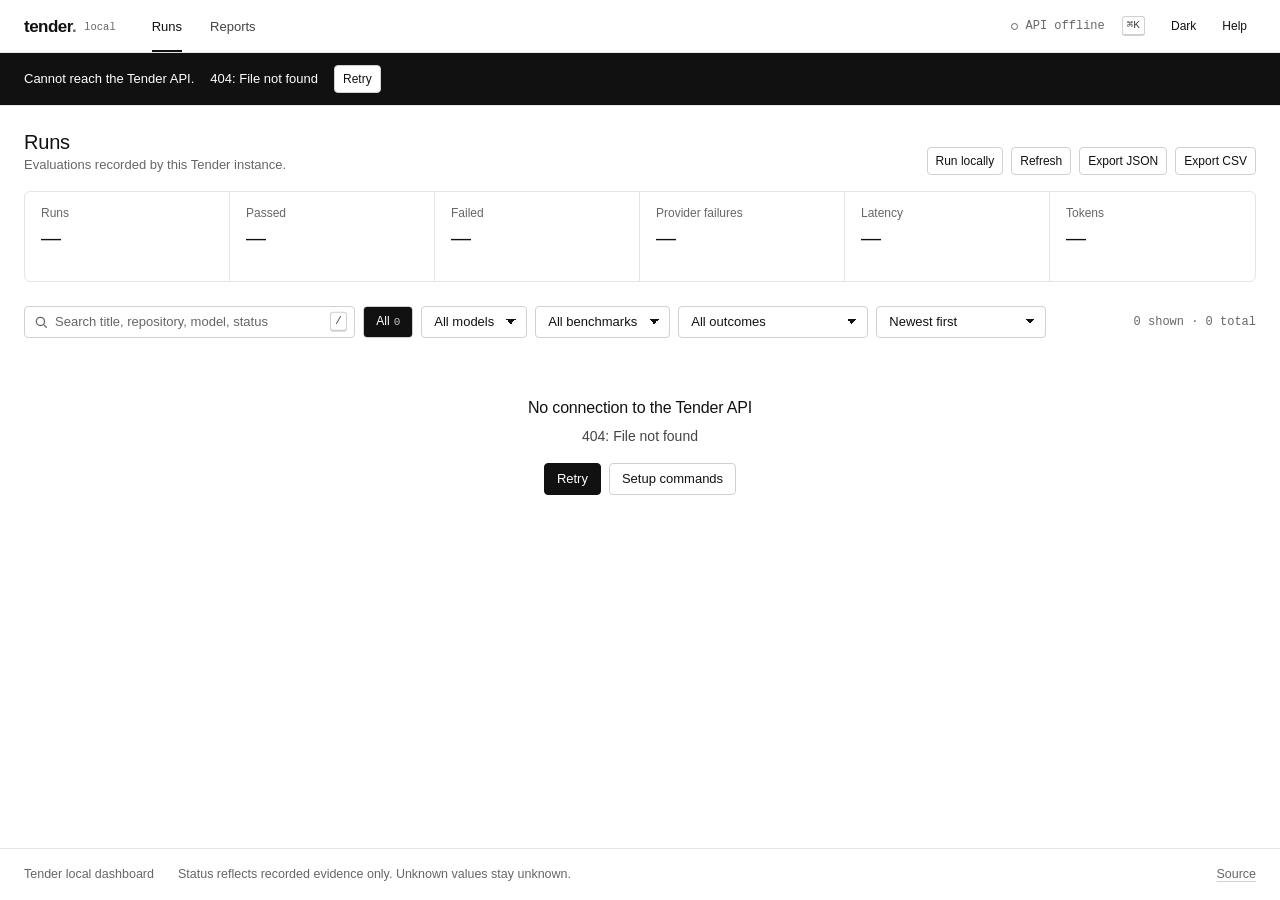
==== commit a03dc6d3: "Light-first design system and dashboard refinements - Palette: white, #FAFAFA/#F3F3F3 surfaces, #111" ====
--- a/dashboard/index.html
+++ b/dashboard/index.html
@@ -7,6 +7,7 @@
   <title>Tender — runs</title>
   <meta name="description" content="Local Tender dashboard: recorded coding-agent runs, independent verification results, and patch evaluation reports.">
   <link rel="icon" href="assets/favicon.svg" type="image/svg+xml">
+  <script src="theme.js"></script>
   <link rel="stylesheet" href="styles.css">
   <script type="module" src="app.js"></script>
 </head>
--- a/dashboard/styles.css
+++ b/dashboard/styles.css
@@ -8,24 +8,29 @@
 /* ---------------------------------------------------------------- tokens */
 
 :root {
+  /* Light is the primary theme and the default for every new visitor. */
   color-scheme: light;
   --bg: #ffffff;
-  --surface: #f7f7f7;
-  --surface-2: #efefef;
-  --border: #e3e3e3;
-  --border-strong: #c4c4c4;
+  --surface: #fafafa;
+  --surface-2: #f3f3f3;
+  --border: #e5e5e5;
+  --border-strong: #d0d0d0;
   --text: #111111;
   --text-2: #444444;
-  --text-3: #6e6e6e;
+  --text-3: #666666;
   --inverse-bg: #111111;
   --inverse-text: #ffffff;
-  --diff-add: #e9e9e9;
-  --diff-del-stripe: #f1f1f1;
-  --diff-hunk: #f4f4f4;
-  --shadow: 0 1px 2px rgb(0 0 0 / 6%), 0 8px 24px rgb(0 0 0 / 8%);
-  --scrim: rgb(255 255 255 / 72%);
-
-  --font-sans: "Inter", ui-sans-serif, -apple-system, BlinkMacSystemFont, "Segoe UI", Roboto,
+  --diff-add: #f0f0f0;
+  --diff-del-stripe: #f3f3f3;
+  --diff-hunk: #f5f5f5;
+  --chart-1: #111111;
+  --chart-2: #8c8c8c;
+  --chart-3: #c9c9c9;
+  --grid: #ededed;
+  --shadow: 0 1px 2px rgb(0 0 0 / 4%), 0 6px 20px rgb(0 0 0 / 6%);
+  --scrim: rgb(255 255 255 / 70%);
+
+  --font-sans: ui-sans-serif, -apple-system, BlinkMacSystemFont, "Segoe UI", Roboto,
     "Helvetica Neue", Arial, sans-serif;
   --font-mono: ui-monospace, "SF Mono", SFMono-Regular, Menlo, Consolas, "Liberation Mono",
     monospace;
@@ -42,50 +47,34 @@
   --radius-lg: 6px;
   --measure: 68ch;
   --page: 1280px;
-  --dur: 180ms;
-  --dur-slow: 240ms;
+  --dur: 160ms;
+  --dur-slow: 220ms;
   --ease: cubic-bezier(0.2, 0, 0, 1);
   --row: 40px;
 }
 
-@media (prefers-color-scheme: dark) {
-  :root:not([data-theme="light"]) {
-    color-scheme: dark;
-    --bg: #0c0c0c;
-    --surface: #141414;
-    --surface-2: #1b1b1b;
-    --border: #262626;
-    --border-strong: #3d3d3d;
-    --text: #ededed;
-    --text-2: #bdbdbd;
-    --text-3: #8f8f8f;
-    --inverse-bg: #ededed;
-    --inverse-text: #0c0c0c;
-    --diff-add: #242424;
-    --diff-del-stripe: #181818;
-    --diff-hunk: #161616;
-    --shadow: 0 1px 2px rgb(0 0 0 / 40%), 0 8px 24px rgb(0 0 0 / 50%);
-    --scrim: rgb(0 0 0 / 64%);
-  }
-}
-
+/* Dark is an explicit choice only (theme toggle), never inferred from the OS. */
 :root[data-theme="dark"] {
   color-scheme: dark;
-  --bg: #0c0c0c;
-  --surface: #141414;
-  --surface-2: #1b1b1b;
-  --border: #262626;
-  --border-strong: #3d3d3d;
-  --text: #ededed;
-  --text-2: #bdbdbd;
-  --text-3: #8f8f8f;
-  --inverse-bg: #ededed;
-  --inverse-text: #0c0c0c;
+  --bg: #0d0d0d;
+  --surface: #171717;
+  --surface-2: #1f1f1f;
+  --border: #303030;
+  --border-strong: #404040;
+  --text: #f5f5f5;
+  --text-2: #cfcfcf;
+  --text-3: #a3a3a3;
+  --inverse-bg: #f5f5f5;
+  --inverse-text: #0d0d0d;
   --diff-add: #242424;
-  --diff-del-stripe: #181818;
-  --diff-hunk: #161616;
-  --shadow: 0 1px 2px rgb(0 0 0 / 40%), 0 8px 24px rgb(0 0 0 / 50%);
-  --scrim: rgb(0 0 0 / 64%);
+  --diff-del-stripe: #1b1b1b;
+  --diff-hunk: #171717;
+  --chart-1: #f5f5f5;
+  --chart-2: #8f8f8f;
+  --chart-3: #4a4a4a;
+  --grid: #262626;
+  --shadow: 0 1px 2px rgb(0 0 0 / 40%), 0 6px 20px rgb(0 0 0 / 45%);
+  --scrim: rgb(0 0 0 / 62%);
 }
 
 /* ------------------------------------------------------------------ base */
@@ -356,13 +345,12 @@
   display: inline-flex;
   align-items: center;
   gap: var(--s1);
-  padding: 1px 6px;
+  padding: 0 7px;
   border: 1px solid var(--border-strong);
   border-radius: 3px;
   color: var(--text-2);
-  font: 500 10.5px/1.5 var(--font-mono);
-  letter-spacing: 0.06em;
-  text-transform: uppercase;
+  font: 500 12px/1.6 var(--font-sans);
+  letter-spacing: 0;
   white-space: nowrap;
 }
 
@@ -422,6 +410,7 @@
 .status.inconclusive .mark,
 .status.not_run .mark,
 .status.not_configured .mark,
+.status.not_checked .mark,
 .status.unknown .mark {
   border-style: dashed;
   color: var(--text-3);
@@ -490,8 +479,7 @@
   margin-left: var(--s2);
   color: var(--text-3);
   font: 500 10.5px/1 var(--font-mono);
-  letter-spacing: 0.06em;
-  text-transform: uppercase;
+  letter-spacing: 0;
   vertical-align: 2px;
 }
 
@@ -669,6 +657,107 @@
   text-overflow: ellipsis;
 }
 
+/* ------------------------------------------------- outcomes and models */
+
+.breakdown {
+  display: grid;
+  grid-template-columns: minmax(0, 1fr) minmax(0, 1fr);
+  gap: var(--s5);
+  margin: 0 0 var(--s5);
+}
+
+.breakdown-panel {
+  min-width: 0;
+  padding: var(--s4);
+  border: 1px solid var(--border);
+  border-radius: var(--radius-lg);
+}
+
+.breakdown-panel h2 {
+  display: flex;
+  align-items: center;
+  gap: var(--s2);
+  font-size: 14px;
+  font-weight: 600;
+}
+
+.breakdown-panel .hint {
+  margin: 2px 0 var(--s3);
+  color: var(--text-3);
+  font-size: 12.5px;
+}
+
+.bar-list {
+  display: grid;
+  gap: 2px;
+}
+
+.bar-row {
+  display: grid;
+  grid-template-columns: minmax(0, 13em) minmax(40px, 1fr) 4em;
+  align-items: center;
+  gap: var(--s3);
+  width: 100%;
+  min-height: 32px;
+  padding: 0 var(--s2);
+  border: 1px solid transparent;
+  border-radius: var(--radius);
+  background: none;
+  color: var(--text);
+  font: 400 13px/1.3 var(--font-sans);
+  text-align: left;
+  cursor: pointer;
+  transition: background-color var(--dur) var(--ease);
+}
+
+.bar-row:hover {
+  background: var(--surface-2);
+}
+
+.bar-row.active {
+  border-color: var(--text);
+}
+
+.bar-row .name {
+  overflow-wrap: anywhere;
+}
+
+.bar-row .count {
+  text-align: right;
+  font-variant-numeric: tabular-nums;
+}
+
+.mini-bar {
+  width: 100%;
+  height: 8px;
+}
+
+.mini-bar .track {
+  fill: var(--surface-2);
+}
+
+.mini-bar .fill {
+  fill: var(--text);
+}
+
+.link-button {
+  padding: 2px 0;
+  border: 0;
+  background: none;
+  color: var(--text);
+  text-align: left;
+  text-decoration: underline;
+  text-decoration-color: var(--border-strong);
+  text-underline-offset: 3px;
+  cursor: pointer;
+  overflow-wrap: anywhere;
+}
+
+.link-button[aria-pressed="true"] {
+  font-weight: 600;
+  text-decoration-color: currentColor;
+}
+
 /* ------------------------------------------------------------------ toolbar */
 
 .toolbar {
@@ -715,7 +804,7 @@
 }
 
 .filters .select {
-  max-width: 220px;
+  max-width: 190px;
 }
 
 .filters-toggle {
@@ -1040,6 +1129,24 @@
 .prose {
   max-width: var(--measure);
   color: var(--text-2);
+  overflow-wrap: anywhere; /* long test IDs and paths must not widen the page */
+}
+
+.callout,
+.tests li span {
+  overflow-wrap: anywhere;
+}
+
+.check-head .what {
+  overflow-wrap: break-word;
+}
+
+@media (max-width: 480px) {
+  .check-head .facts-inline {
+    flex-basis: 100%;
+    padding-left: 24px;
+    line-height: 1.4;
+  }
 }
 
 .facts {
@@ -1640,8 +1747,7 @@
   padding: var(--s2) var(--s3) var(--s1);
   color: var(--text-3);
   font: 500 11px/1 var(--font-mono);
-  letter-spacing: 0.06em;
-  text-transform: uppercase;
+  letter-spacing: 0;
 }
 
 .palette-item {
@@ -1836,6 +1942,10 @@
 /* ------------------------------------------------------------ responsive */
 
 @media (max-width: 1024px) {
+  .breakdown {
+    grid-template-columns: minmax(0, 1fr);
+  }
+
   .summary {
     grid-template-columns: repeat(3, minmax(0, 1fr));
   }
@@ -1941,7 +2051,7 @@
   }
 
   /* Rows become readable stacked items rather than a squeezed table. */
-  .table-wrap {
+  #run-list .table-wrap {
     border: 0;
     overflow: visible;
   }
